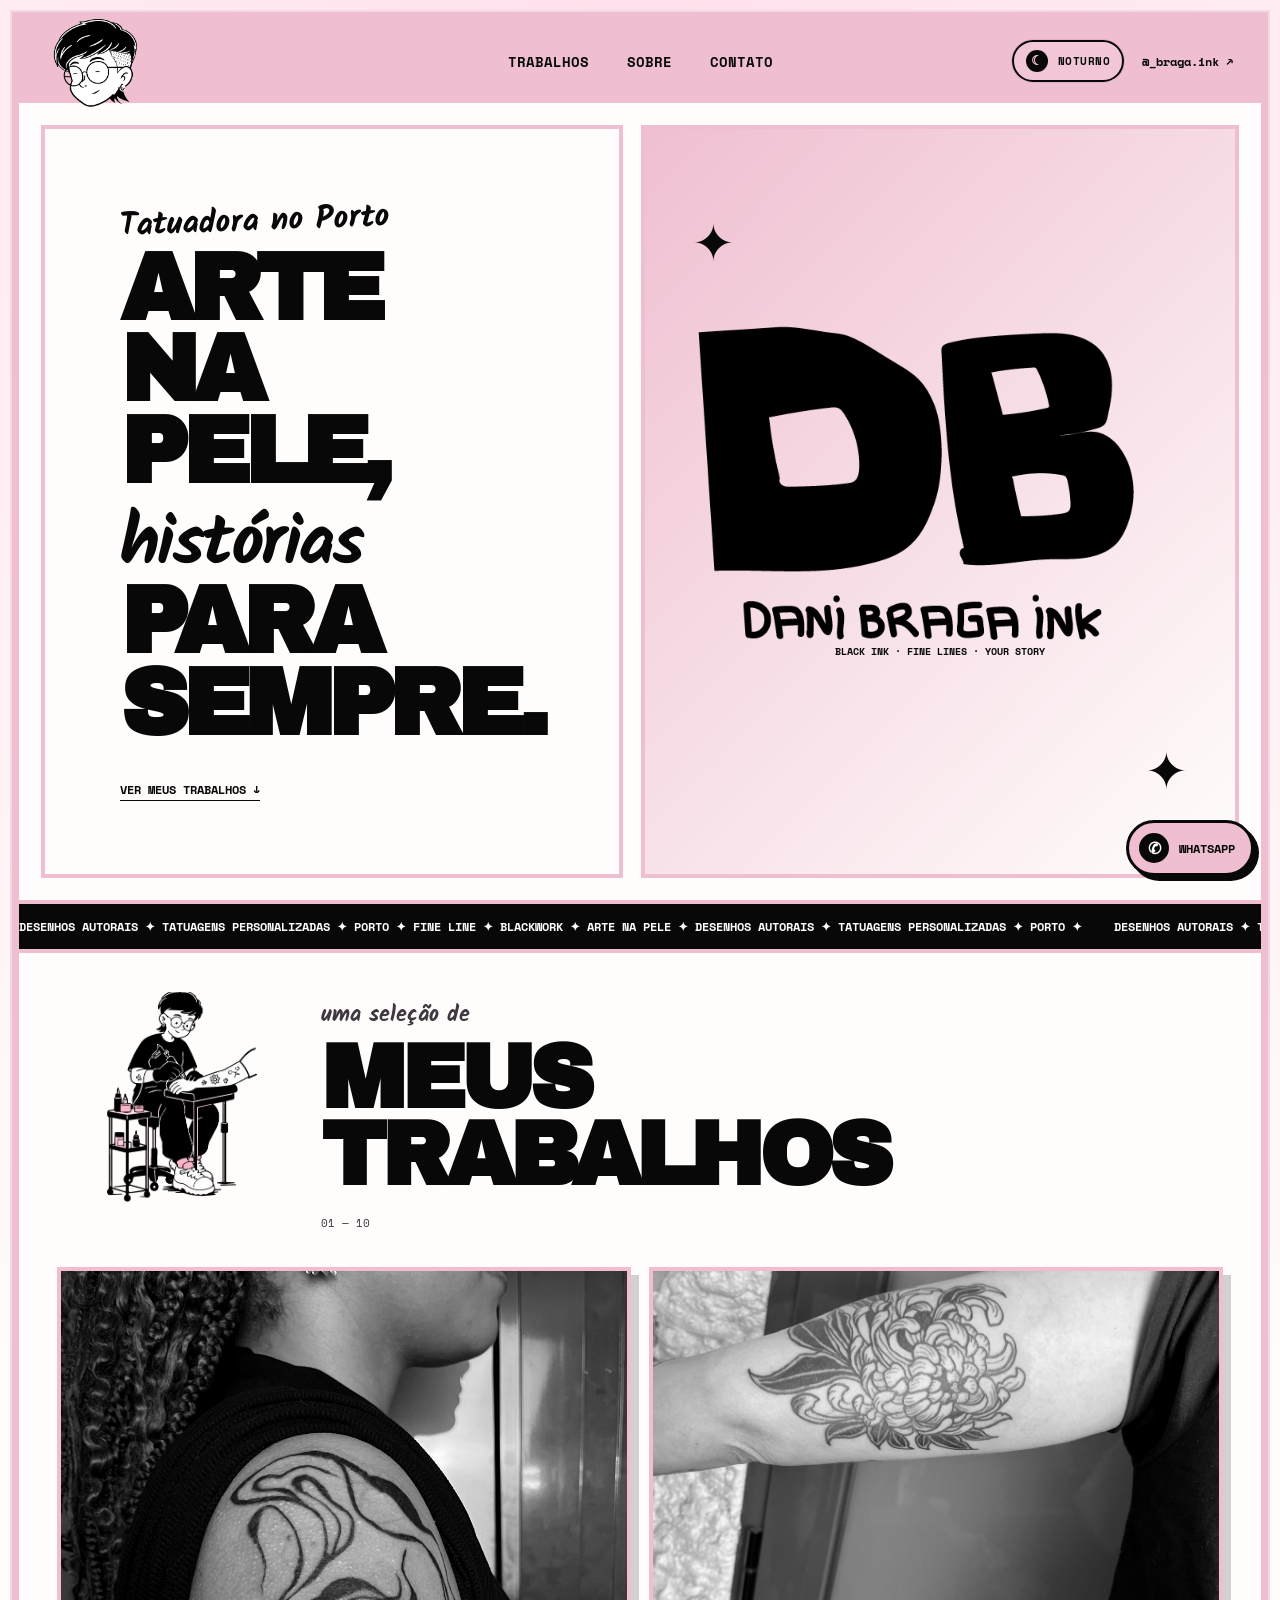
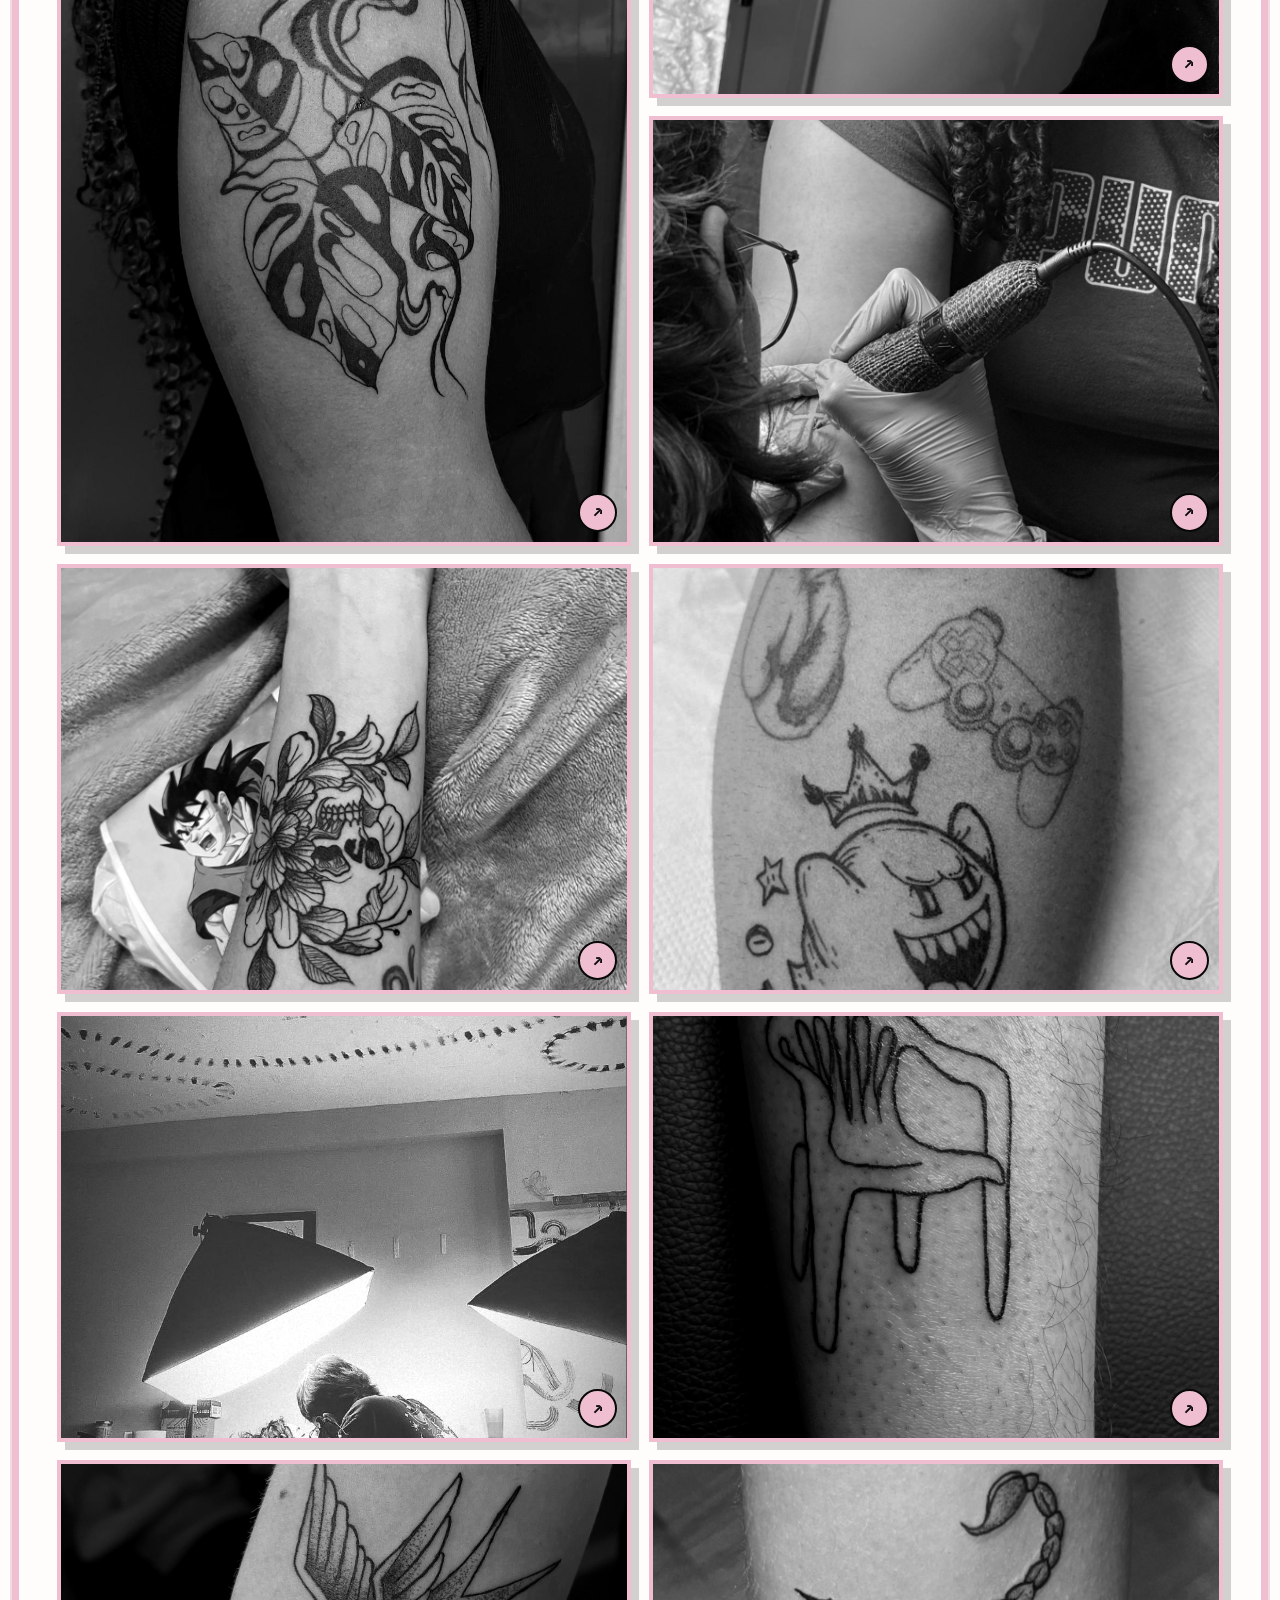
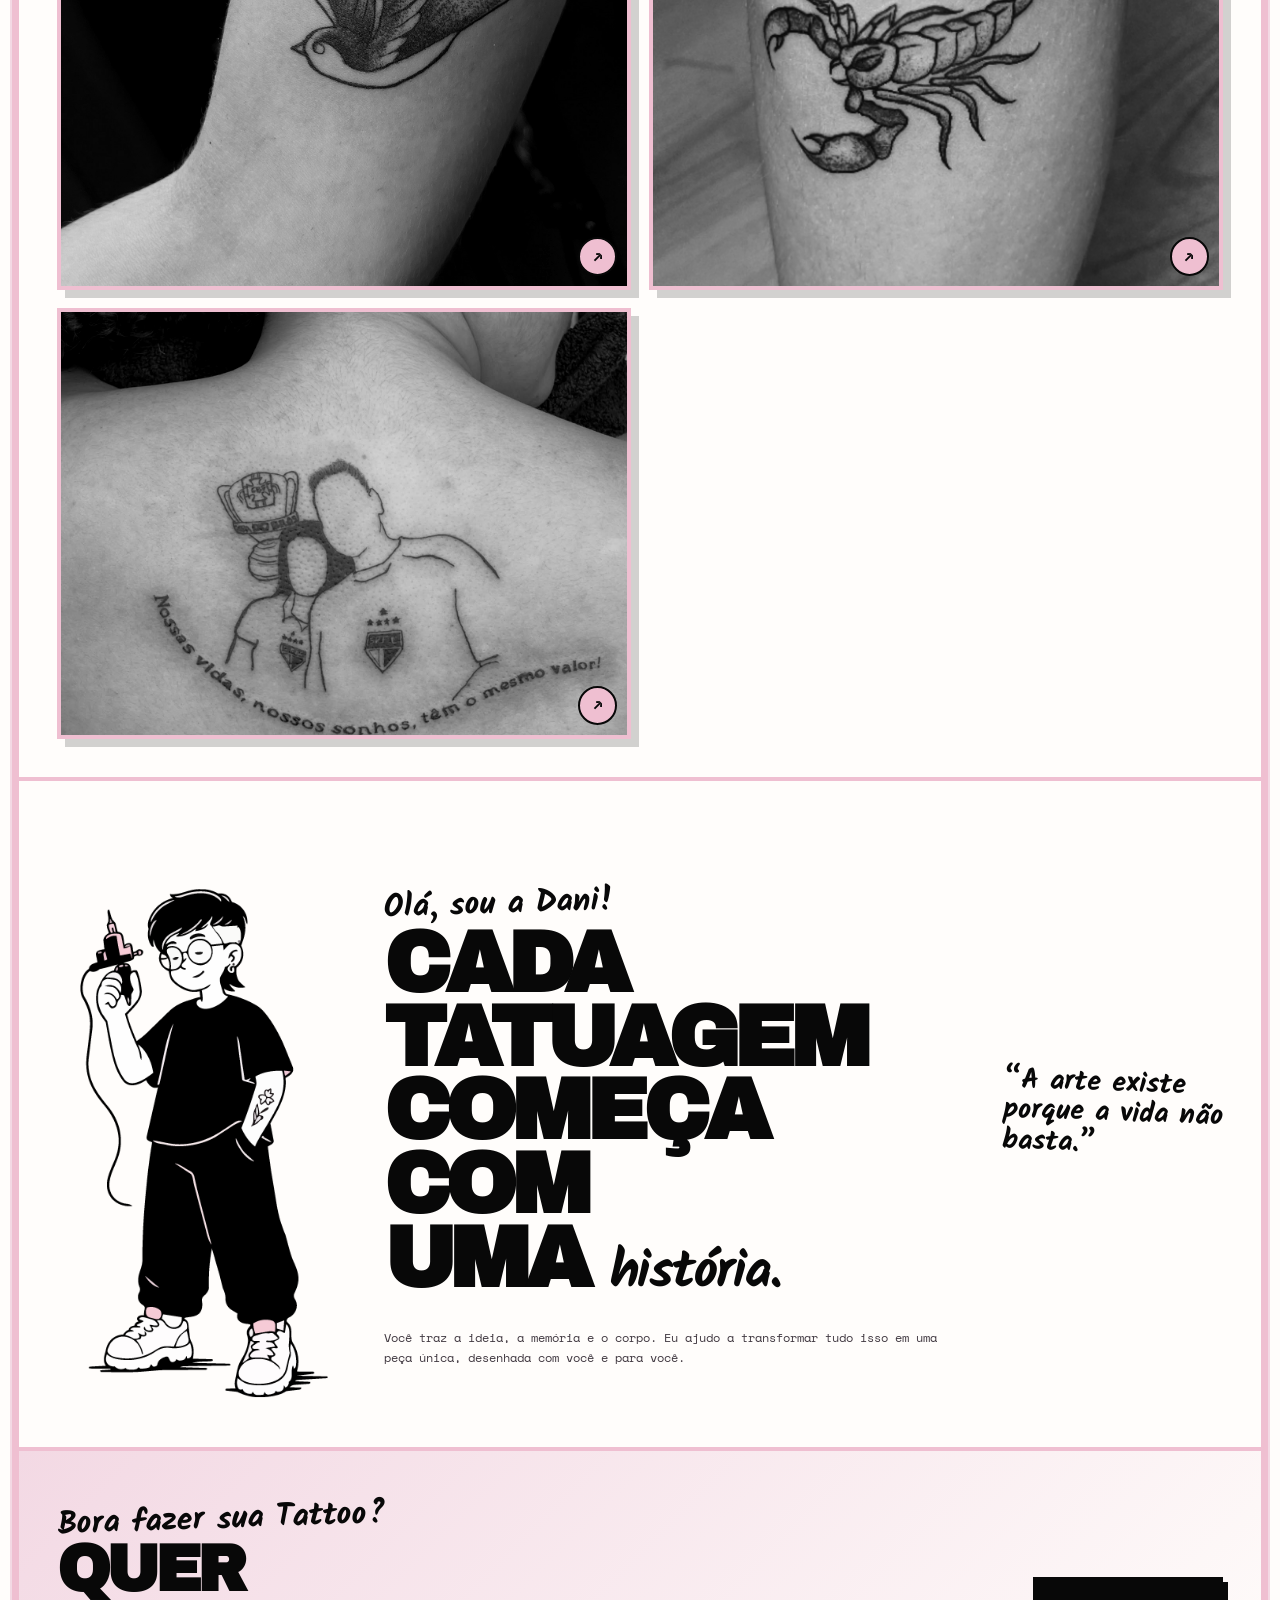
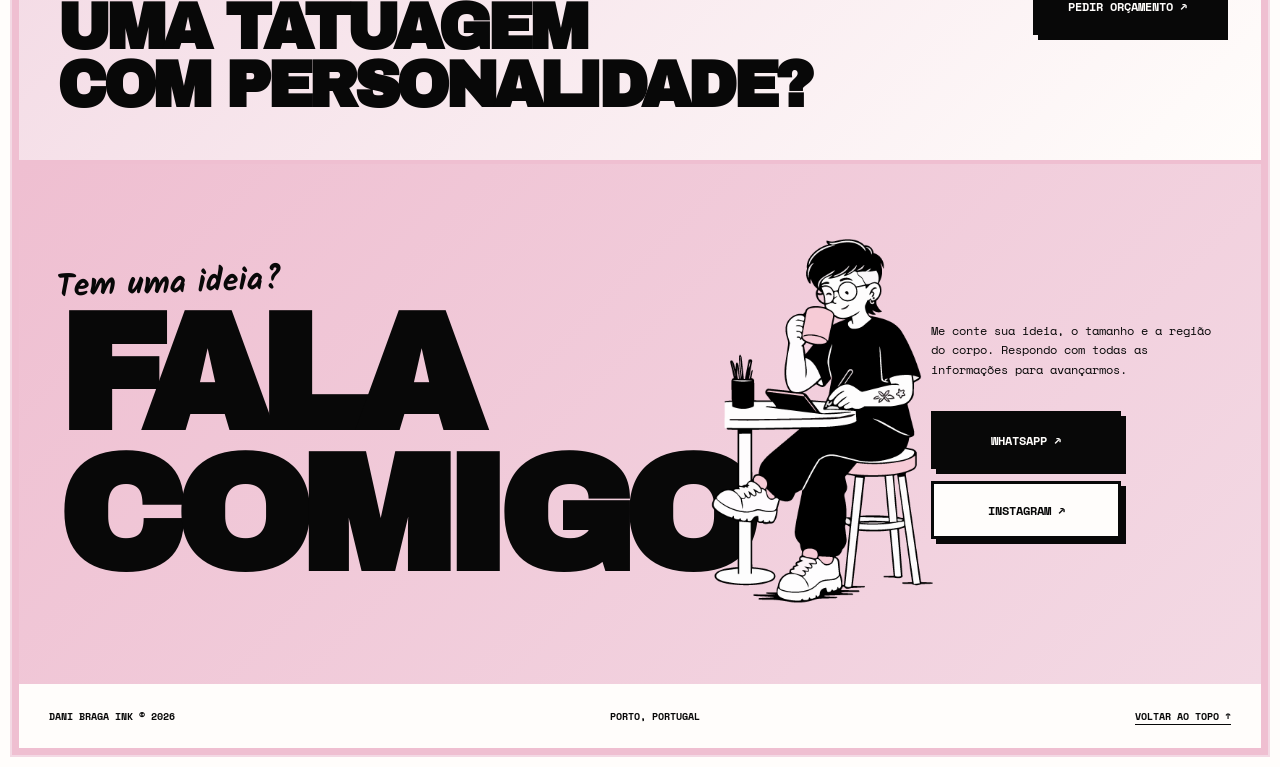
==== DaniBragaink-main/index.html @ e3de65bf "final version 0508" ====
<!doctype html>
<html lang="pt-BR">
  <head>
    <meta charset="UTF-8">
    <meta name="viewport" content="width=device-width, initial-scale=1">
    <meta name="description" content="Portefólio de Dani Braga, tatuadora no Porto. Tatuagens autorais e marcações por WhatsApp ou Instagram.">
    <meta name="theme-color" content="#efbfd1">
    <title>Dani Braga Ink — Tatuadora no Porto</title>
    <link rel="icon" href="public/favicon.ico">
    <link rel="preconnect" href="https://fonts.googleapis.com">
    <link rel="preconnect" href="https://fonts.gstatic.com" crossorigin>
    <link href="https://fonts.googleapis.com/css2?family=Archivo+Black&family=Kalam:wght@400;700&family=Space+Mono:wght@400;700&display=swap" rel="stylesheet">
    <link rel="stylesheet" href="styles.css">
    <script src="script.js" defer></script>
  </head>
  <body>
    <div class="page-shell">
      <header class="topbar">
        <a class="mini-logo" href="#inicio" aria-label="Dani Braga Ink, início"><img src="assets/dani-rosto.png" alt="Ilustração do rosto de Dani Braga"></a>
        <nav aria-label="Navegação principal">
          <a href="#trabalhos">Trabalhos</a>
          <a href="#sobre">Sobre</a>
          <a href="#contacto">Contato</a>
        </nav>
        <div class="topbar__actions">
          <button class="theme-toggle" type="button" aria-label="Alternar para modo noturno" aria-pressed="false">
            <span class="theme-toggle__icon" aria-hidden="true">☾</span>
            <span class="theme-toggle__label">Noturno</span>
          </button>
          <a class="topbar__social js-instagram" href="https://instagram.com/_braga.ink" target="_blank" rel="noopener noreferrer">@_braga.ink ↗</a>
        </div>
      </header>

      <main id="inicio">
        <section class="hero">
          <div class="hero__intro">
            <p class="scribble">Tatuadora no Porto</p>
            <h1>ARTE<br>NA PELE,<br><em>histórias</em><br>PARA SEMPRE.</h1>
            <a class="text-link" href="#trabalhos">Ver meus trabalhos ↓</a>
          </div>
          <div class="hero__brand" aria-label="Dani Braga Ink">
            <div class="spark spark--one">✦</div>
            <div class="spark spark--two">✦</div>
            <img class="hero__logo" src="assets/logo2.png" alt="Dani Braga Ink">
            <p>black ink · fine lines · your story</p>
          </div>
        </section>

        <section class="ticker" aria-label="Serviços">
          <div class="ticker__track">
            <span>DESENHOS AUTORAIS ✦ TATUAGENS PERSONALIZADAS ✦ PORTO ✦ FINE LINE ✦ BLACKWORK ✦ ARTE NA PELE ✦ DESENHOS AUTORAIS ✦ TATUAGENS PERSONALIZADAS ✦ PORTO ✦</span>
            <span aria-hidden="true">DESENHOS AUTORAIS ✦ TATUAGENS PERSONALIZADAS ✦ PORTO ✦ FINE LINE ✦ BLACKWORK ✦ ARTE NA PELE ✦ DESENHOS AUTORAIS ✦ TATUAGENS PERSONALIZADAS ✦ PORTO ✦</span>
          </div>
        </section>

        <section class="works" id="trabalhos">
          <div class="section-title">
            <p>uma seleção de</p>
            <h2>MEUS<br>TRABALHOS</h2>
            <img class="works__dani" src="assets/dani3.png" alt="Ilustração de Dani Braga a tatuar" loading="lazy">
            <span>01 — 10</span>
          </div>
          <div class="gallery">
            <a class="gallery__item gallery__item--tall js-instagram" href="https://instagram.com/_braga.ink" target="_blank" rel="noopener noreferrer"><img src="assets/tattoo-1.jpeg" alt="Tatuagem criada por Dani Braga"></a>
            <a class="gallery__item js-instagram" href="https://instagram.com/_braga.ink" target="_blank" rel="noopener noreferrer"><img src="assets/tattoo-2.jpeg" alt="Tatuagem criada por Dani Braga" loading="lazy"></a>
            <a class="gallery__item js-instagram" href="https://instagram.com/_braga.ink" target="_blank" rel="noopener noreferrer"><img src="assets/tattoo-3.jpeg" alt="Tatuagem criada por Dani Braga" loading="lazy"></a>
            <a class="gallery__item js-instagram" href="https://instagram.com/_braga.ink" target="_blank" rel="noopener noreferrer"><img src="assets/tattoo-4.jpeg" alt="Tatuagem criada por Dani Braga" loading="lazy"></a>
            <a class="gallery__item js-instagram" href="https://instagram.com/_braga.ink" target="_blank" rel="noopener noreferrer"><img src="assets/tattoo-5.jpeg" alt="Tatuagem criada por Dani Braga" loading="lazy"></a>
            <a class="gallery__item js-instagram" href="https://instagram.com/_braga.ink" target="_blank" rel="noopener noreferrer"><img src="assets/tattoo-6.jpeg" alt="Tatuagem criada por Dani Braga" loading="lazy"></a>
            <a class="gallery__item js-instagram" href="https://instagram.com/_braga.ink" target="_blank" rel="noopener noreferrer"><img src="assets/tattoo-7.jpg" alt="Tatuagem abstrata criada por Dani Braga" loading="lazy"></a>
            <a class="gallery__item js-instagram" href="https://instagram.com/_braga.ink" target="_blank" rel="noopener noreferrer"><img src="assets/tattoo-8.jpg" alt="Tatuagem de andorinha criada por Dani Braga" loading="lazy"></a>
            <a class="gallery__item js-instagram" href="https://instagram.com/_braga.ink" target="_blank" rel="noopener noreferrer"><img src="assets/tattoo-9.jpg" alt="Tatuagem de escorpião criada por Dani Braga" loading="lazy"></a>
            <a class="gallery__item js-instagram" href="https://instagram.com/_braga.ink" target="_blank" rel="noopener noreferrer"><img src="assets/tattoo-10.jpg" alt="Tatuagem nas costas criada por Dani Braga" loading="lazy"></a>
          </div>
        </section>

        <section class="about" id="sobre">
          <div class="about__figure"><img src="assets/dani1.png" alt="Ilustração de Dani Braga com uma máquina de tatuagem" loading="lazy"></div>
          <div class="about__copy">
            <p class="scribble">Olá, sou a Dani!</p>
            <h2>CADA<br>TATUAGEM<br>COMEÇA<br>COM<br>UMA <em>história.</em></h2>
            <p>Você traz a ideia, a memória e o corpo. Eu ajudo a transformar tudo isso em uma peça única, desenhada com você e para você.</p>
          </div>
          <blockquote>“A arte existe porque a vida não basta.”</blockquote>
        </section>

        <section class="cta-banner" aria-label="Chamada para contacto">
          <div>
            <p class="scribble">Bora fazer sua Tattoo?</p>
            <h2>QUER<br>UMA TATUAGEM<br>COM PERSONALIDADE?</h2>
          </div>
          <a class="button button--dark js-whatsapp" href="#" target="_blank" rel="noopener noreferrer">PEDIR ORÇAMENTO ↗</a>
        </section>

        <section class="contact" id="contacto">
          <div class="contact__headline">
            <p class="scribble">Tem uma ideia?</p>
            <h2>FALA<br>COMIGO</h2>
          </div>
          <div class="contact__figure"><img src="assets/dani2.png" alt="Ilustração de Dani Braga sentada à mesa" loading="lazy"></div>
          <div class="contact__details">
            <p>Me conte sua ideia, o tamanho e a região do corpo. Respondo com todas as informações para avançarmos.</p>
            <div class="actions">
              <a class="button button--dark js-whatsapp" href="#" target="_blank" rel="noopener noreferrer">WHATSAPP ↗</a>
              <a class="button button--light js-instagram" href="https://instagram.com/_braga.ink" target="_blank" rel="noopener noreferrer">INSTAGRAM ↗</a>
            </div>
          </div>
        </section>
      </main>

      <footer>
        <span>DANI BRAGA INK © <span id="year"></span></span>
        <span>PORTO, PORTUGAL</span>
        <a href="#inicio">VOLTAR AO TOPO ↑</a>
      </footer>
      <a class="whatsapp-float js-whatsapp" href="#" target="_blank" rel="noopener noreferrer" aria-label="Falar com Dani Braga pelo WhatsApp">
        <span class="whatsapp-float__icon" aria-hidden="true">✆</span>
        <span>WHATSAPP</span>
      </a>
    </div>

    <div class="gallery-modal" aria-hidden="true">
      <button class="gallery-modal__close" type="button" aria-label="Fechar imagem">✕</button>
      <div class="gallery-modal__content">
        <img src="" alt="" class="gallery-modal__image">
        <div class="gallery-modal__caption">
          <p class="gallery-modal__tag">Dani Braga Ink</p>
          <p class="gallery-modal__label">Arte personalizada</p>
        </div>
      </div>
    </div>
  </body>
</html>
---- DaniBragaink-main/styles.css ----
:root {
  --pink:#efbfd1;
  --paper:#fffdfb;
  --ink:#080808;
  --panel:#f9f0f4;
  --panel-strong:#f3d9e4;
  --line:4px;
  --shadow: rgba(8, 8, 8, 0.18);
  --muted:#403840;
}

body[data-theme="dark"] {
  --pink:#ff5ca8;
  --paper:#070709;
  --ink:#f5edf0;
  --panel:#171319;
  --panel-strong:#1d1219;
  --line:3px;
  --shadow: rgba(255, 92, 168, 0.25);
  --muted:#d8c7d2;
}

* { box-sizing:border-box; }
html { scroll-behavior:smooth; }
body {
  margin:0;
  background:
    radial-gradient(circle at top, rgba(255, 92, 168, 0.18), transparent 28%),
    linear-gradient(180deg, var(--paper) 0%, var(--paper) 100%);
  color:var(--ink);
  font-family:"Space Mono", monospace;
  -webkit-font-smoothing:antialiased;
  transition:background .25s ease,color .25s ease;
}
a { color:inherit; }
img { display:block; max-width:100%; }
:focus-visible { outline:4px solid var(--pink); outline-offset:4px; }
.page-shell {
  width:min(1400px, calc(100% - 24px));
  margin:12px auto;
  border:7px solid var(--pink);
  overflow:hidden;
  background:var(--paper);
  box-shadow:0 0 0 2px var(--panel-strong);
}
.topbar {
  position:relative;
  z-index:3;
  min-height:84px;
  display:grid;
  grid-template-columns:1fr auto 1fr;
  align-items:center;
  gap:24px;
  padding:6px 28px;
  background:var(--pink);
}
.mini-logo { position:relative; width:112px; height:72px; overflow:visible; text-decoration:none; }
.mini-logo img { position:absolute; top:-74px; left:-28px; width:165px; max-width:none; height:auto; }
.topbar__actions { display:flex; align-items:center; justify-self:end; gap:18px; }
.topbar__social,nav a { font-size:.88rem; font-weight:700; text-decoration:none; }
nav { display:flex; gap:38px; }
nav a { text-transform:uppercase; }
nav a:hover,.topbar__social:hover { text-decoration:underline; text-decoration-thickness:3px; text-underline-offset:5px; }
.topbar__social { justify-self:end; font-size:.78rem; }
.theme-toggle {
  display:inline-flex;
  align-items:center;
  gap:10px;
  padding:8px 12px;
  border:2px solid var(--ink);
  border-radius:999px;
  background:rgba(255,255,255,0.12);
  color:var(--ink);
  cursor:pointer;
  font:700 .7rem/1 "Space Mono", monospace;
  text-transform:uppercase;
  letter-spacing:.04em;
  box-shadow:0 0 0 1px rgba(8,8,8,0.08);
}
.theme-toggle__icon {
  display:grid;
  place-items:center;
  width:22px;
  height:22px;
  border-radius:50%;
  background:var(--ink);
  color:var(--pink);
  font-size:.8rem;
}
.theme-toggle__label { white-space:nowrap; }
.hero { min-height:650px; display:grid; grid-template-columns:.9fr 1.1fr; gap:18px; padding:22px; border-bottom:var(--line) solid var(--pink); }
.hero__intro,.hero__brand { position:relative; border:var(--line) solid var(--pink); }
.hero__intro { display:flex; flex-direction:column; justify-content:center; padding:clamp(28px,6vw,75px); background:var(--paper); }
.scribble { margin:0 0 12px; font:700 clamp(1.3rem,3vw,2rem)/1 "Kalam", cursive; transform:rotate(-2deg); }
h1,h2 { margin:0; font-family:"Archivo Black", sans-serif; line-height:.86; letter-spacing:-.065em; }
h1 { font-size:clamp(3.15rem,7.4vw,7.4rem); }
h1 em,h2 em { font:700 .75em/1 "Kalam", cursive; letter-spacing:-.04em; text-transform:none; }
.text-link { width:max-content; margin-top:36px; font-size:.78rem; font-weight:700; text-transform:uppercase; text-underline-offset:6px; }
.hero__brand { display:grid; place-content:center; min-height:520px; padding:50px 20px; overflow:hidden; background:linear-gradient(135deg, var(--pink) 0%, rgba(255,255,255,0.15) 100%); text-align:center; }
.hero__logo { width:min(92%, 760px); height:auto; object-fit:contain; transform:scale(2.15); }
.hero__brand p { margin:14px 0 0; font-size:.65rem; font-weight:700; text-transform:uppercase; }
.spark { position:absolute; font-size:clamp(2rem,4vw,4rem); }
.spark--one{top:10%;left:8%;}.spark--two{right:8%;bottom:9%;}
.ticker { overflow:hidden; padding:14px 0; border-bottom:var(--line) solid var(--pink); background:var(--ink); color:var(--paper); font-size:.74rem; font-weight:700; white-space:nowrap; }
.ticker__track { width:max-content; display:flex; animation:ticker 28s linear infinite; }
.ticker__track span { flex:none; padding-right:2rem; }
@keyframes ticker { to { transform:translateX(-50%); } }
.process {
  padding:clamp(28px,4vw,52px) clamp(18px,3vw,42px);
  border-bottom:var(--line) solid var(--pink);
  background:var(--panel);
}
.section-header {
  display:flex;
  align-items:flex-end;
  justify-content:space-between;
  gap:20px;
  margin-bottom:28px;
}
.section-header h2 {
  font-size:clamp(2.6rem,5vw,5rem);
  line-height:0.9;
}
.process__grid {
  display:grid;
  grid-template-columns:repeat(4, minmax(0, 1fr));
  gap:18px;
}
.process__step {
  padding:24px 20px 20px;
  border:var(--line) solid var(--pink);
  background:var(--paper);
  box-shadow:8px 8px 0 var(--shadow);
}
.process__step span {
  display:block;
  margin-bottom:14px;
  font-size:.72rem;
  font-weight:700;
  color:var(--pink);
}
.process__step h3 {
  margin:0 0 10px;
  font-size:1.05rem;
  line-height:1.2;
  text-transform:uppercase;
}
.process__step p {
  margin:0;
  line-height:1.75;
  color:var(--muted);
  font-size:.7rem;
}
.works { display:grid; grid-template-columns:1fr; align-items:start; gap:24px; padding:clamp(18px,3vw,42px); border-bottom:var(--line) solid var(--pink); }
.section-title { position:static; min-height:235px; display:grid; grid-template-columns:240px minmax(0,1fr); grid-template-rows:auto auto auto; grid-template-areas:"dani eyebrow" "dani title" "dani count"; align-items:center; column-gap:24px; overflow:hidden; }
.section-title p { grid-area:eyebrow; align-self:end; margin:0 0 8px; font:700 1.4rem/1 "Kalam",cursive; color:var(--muted); }
.section-title h2{grid-area:title; align-self:center; font-size:clamp(3.6rem,7vw,7rem);}
.section-title span{grid-area:count; align-self:start; display:block; margin-top:14px; font-size:.7rem; color:var(--muted);}
.works__dani { grid-area:dani; align-self:center; width:240px; max-width:none; height:auto; margin:-48px 0 -50px; }
.gallery { display:grid; grid-template-columns:repeat(2,1fr); gap:18px; }
.gallery__item { position:relative; aspect-ratio:4/3; overflow:hidden; border:var(--line) solid var(--pink); background:var(--pink); box-shadow:8px 8px 0 var(--shadow); cursor:pointer; }
.gallery__item--tall { grid-row:span 2; aspect-ratio:auto; }
.gallery img { width:100%; height:100%; object-fit:cover; filter:grayscale(1) contrast(1.05); transition:transform .45s ease,filter .3s ease; }
.gallery__item:hover img { transform:scale(1.035); filter:grayscale(0) contrast(1.1); }
.gallery__item::after { position:absolute; right:10px; bottom:10px; content:"↗"; display:grid; place-items:center; width:35px; height:35px; border:2px solid var(--ink); border-radius:50%; background:var(--pink); font-weight:700; }
.about { display:grid; grid-template-columns:minmax(220px,.72fr) minmax(430px,1.45fr) minmax(170px,.55fr); align-items:center; gap:clamp(22px,3vw,58px); min-height:650px; padding:clamp(26px,4.5vw,72px) clamp(22px,3vw,52px) 0; border-bottom:var(--line) solid var(--pink); }
.about__figure { height:100%; display:flex; align-items:flex-end; justify-content:center; overflow:hidden; }
.about__figure img { width:min(145%,500px); max-width:none; max-height:620px; object-fit:contain; object-position:bottom; }
.about h2 { font-size:clamp(3.5rem,6.7vw,7rem); }
.about h2 em { font-size:.62em; white-space:nowrap; }
.about__copy { padding-bottom:36px; }
.about__copy>p:last-child{max-width:620px;margin:28px 0 0;line-height:1.65;font-size:.76rem;color:var(--muted);}
blockquote { margin:0 0 56px; font:700 clamp(1.4rem,2.2vw,2.25rem)/1.08 "Kalam",cursive; transform:rotate(2deg); }
.cta-banner {
  display:flex;
  align-items:center;
  justify-content:space-between;
  gap:20px;
  padding:clamp(26px,4vw,46px) clamp(20px,3vw,42px);
  border-bottom:var(--line) solid var(--pink);
  background:linear-gradient(135deg, var(--panel-strong) 0%, var(--paper) 100%);
}
.cta-banner h2 {
  font-size:clamp(2.8rem,5vw,5rem);
  line-height:0.9;
}
.contact { min-height:520px; display:grid; grid-template-columns:57% 18% 25%; align-items:center; gap:0; padding:clamp(24px,3vw,42px); overflow:hidden; background:linear-gradient(135deg, var(--pink) 0%, var(--panel-strong) 100%); }
.contact h2{font-size:clamp(5rem,12.8vw,11rem);}
.contact__headline { position:relative; z-index:1; }
.contact__figure { position:relative; z-index:2; height:400px; overflow:visible; align-self:center; }
.contact__figure img { position:absolute; top:-66px; left:50%; width:auto; max-width:none; height:555px; transform:translateX(-50%); }
.contact__details { position:relative; z-index:3; justify-self:start; align-self:center; }
.contact__details>p{max-width:300px;line-height:1.7;font-size:.72rem;color:var(--ink);}
.contact .actions { flex-direction:column; align-items:flex-start; }
.contact .button { width:190px; min-width:190px; }
.actions { display:flex; flex-wrap:wrap; gap:12px; margin-top:32px; }
.button{display:inline-flex;justify-content:center;min-width:190px;padding:17px 22px;border:3px solid var(--ink);font-size:.76rem;font-weight:700;text-decoration:none;box-shadow:5px 5px 0 var(--ink);transition:transform .18s,box-shadow .18s}
.button:hover{transform:translate(5px,5px);box-shadow:none}.button--dark{background:var(--ink);color:var(--paper)}.button--light{background:var(--paper)}
.gallery-modal {
  position:fixed;
  inset:0;
  display:flex;
  align-items:center;
  justify-content:center;
  background:rgba(8,8,8,0.86);
  opacity:0;
  visibility:hidden;
  pointer-events:none;
  transition:opacity .2s ease, visibility .2s ease;
  z-index:40;
}
.gallery-modal.is-open {
  opacity:1;
  visibility:visible;
  pointer-events:auto;
}
.gallery-modal__content {
  position:relative;
  width:min(86vw, 900px);
  max-height:84vh;
  display:flex;
  flex-direction:column;
  align-items:center;
  gap:12px;
}
.gallery-modal__image {
  max-height:72vh;
  width:auto;
  max-width:100%;
  object-fit:contain;
  border:4px solid var(--pink);
  background:var(--paper);
}
.gallery-modal__caption {
  display:flex;
  align-items:center;
  justify-content:space-between;
  gap:12px;
  width:min(100%, 700px);
  padding:10px 16px;
  background:rgba(255,255,255,0.04);
  border:1px solid rgba(255,255,255,0.18);
  color:var(--paper);
}
.gallery-modal__tag, .gallery-modal__label { margin:0; font-size:.7rem; text-transform:uppercase; letter-spacing:.08em; }
.gallery-modal__close {
  position:absolute;
  top:20px;
  right:20px;
  width:42px;
  height:42px;
  border:2px solid var(--pink);
  border-radius:50%;
  background:rgba(0,0,0,0.4);
  color:var(--paper);
  font-size:1.2rem;
  cursor:pointer;
}
footer { display:flex; justify-content:space-between; align-items:center; gap:20px; padding:24px 30px; font-size:.65rem; font-weight:700; background:var(--paper); }footer a{text-underline-offset:4px}
.whatsapp-float { position:fixed; z-index:20; right:26px; bottom:24px; display:flex; align-items:center; gap:10px; padding:10px 16px 10px 10px; border:3px solid var(--ink); border-radius:999px; background:var(--pink); color:var(--ink); box-shadow:5px 5px 0 var(--ink); font-size:.72rem; font-weight:700; text-decoration:none; transition:transform .18s,box-shadow .18s; }
.whatsapp-float:hover { transform:translate(5px,5px); box-shadow:none; }
.whatsapp-float__icon { width:30px; height:30px; display:grid; place-items:center; border-radius:50%; background:var(--ink); color:var(--paper); font-size:1rem; }
@media (min-width:821px) and (max-width:1050px){.contact{grid-template-columns:56% 19% 25%;padding:28px}.contact h2{font-size:7rem}.contact__figure{height:340px}.contact__figure img{top:-52px;height:465px}.contact__details>p{font-size:.68rem}}
@media (max-width:820px){.page-shell{width:calc(100% - 12px);margin:6px auto;border-width:5px}.topbar{grid-template-columns:1fr auto;padding:12px 16px}.topbar nav{display:none}.topbar__actions{gap:10px}.theme-toggle__label{display:none}.hero{grid-template-columns:1fr;padding:10px;min-height:auto}.hero__intro{min-height:560px;padding:35px 24px}.hero__brand{min-height:420px}.process__grid{grid-template-columns:1fr 1fr}.section-header{flex-direction:column;align-items:flex-start}.works{grid-template-columns:1fr;padding:38px 16px}.section-title{position:static}.section-title h2 br{display:none}.about{grid-template-columns:1fr;padding:42px 22px 0;text-align:center}.about__figure{order:2;height:440px}.about__figure img{height:108%;width:auto;max-width:none}.about__copy{order:1;padding:0}.about__copy>p:last-child{margin-inline:auto}.about blockquote{order:3;max-width:280px;margin:24px auto 48px}.cta-banner{flex-direction:column;align-items:flex-start}.contact{grid-template-columns:1fr;padding:52px 24px 0;text-align:center}.contact h2{font-size:clamp(4rem,18vw,7rem)}.contact__figure{height:380px;order:2;transform:none;display:flex;align-items:flex-end;justify-content:center}.contact__figure img{position:static;width:auto;height:100%;max-width:100%;object-fit:contain;transform:none}.contact__details{order:3;justify-self:stretch;padding:24px 0 52px}.contact__details>p{margin-inline:auto}.contact .actions{align-items:stretch}.contact .button{width:100%;min-width:0}.actions{flex-direction:column}.button{width:100%}footer{flex-direction:column;align-items:center;text-align:center}}
@media (max-width:820px){.section-title{min-height:190px;grid-template-columns:clamp(105px,24vw,160px) minmax(0,1fr);column-gap:10px}.section-title h2{font-size:clamp(2rem,8vw,3.6rem)}.section-title h2 br{display:block}.section-title p{font-size:1rem}.works__dani{width:180px;margin:-38px 0 -42px -20px}}
@media (max-width:520px){.mini-logo{width:76px;height:66px}.mini-logo img{top:-61px;left:-27px;width:145px}.topbar__social{font-size:0}.topbar__social::after{content:"Instagram ↗";font-size:.65rem}.hero__intro{min-height:480px}.process__grid{grid-template-columns:1fr}.gallery{grid-template-columns:1fr}.gallery__item--tall{grid-row:auto;aspect-ratio:1}.hero__logo{width:100%;transform:scale(2.2)}.contact h2{font-size:4.2rem}.about h2{font-size:2.55rem}.whatsapp-float{right:14px;bottom:14px;padding:8px}.whatsapp-float>span:last-child{display:none}}
@media (prefers-reduced-motion:reduce){html{scroll-behavior:auto}.ticker div{animation:none}*{transition:none!important}}
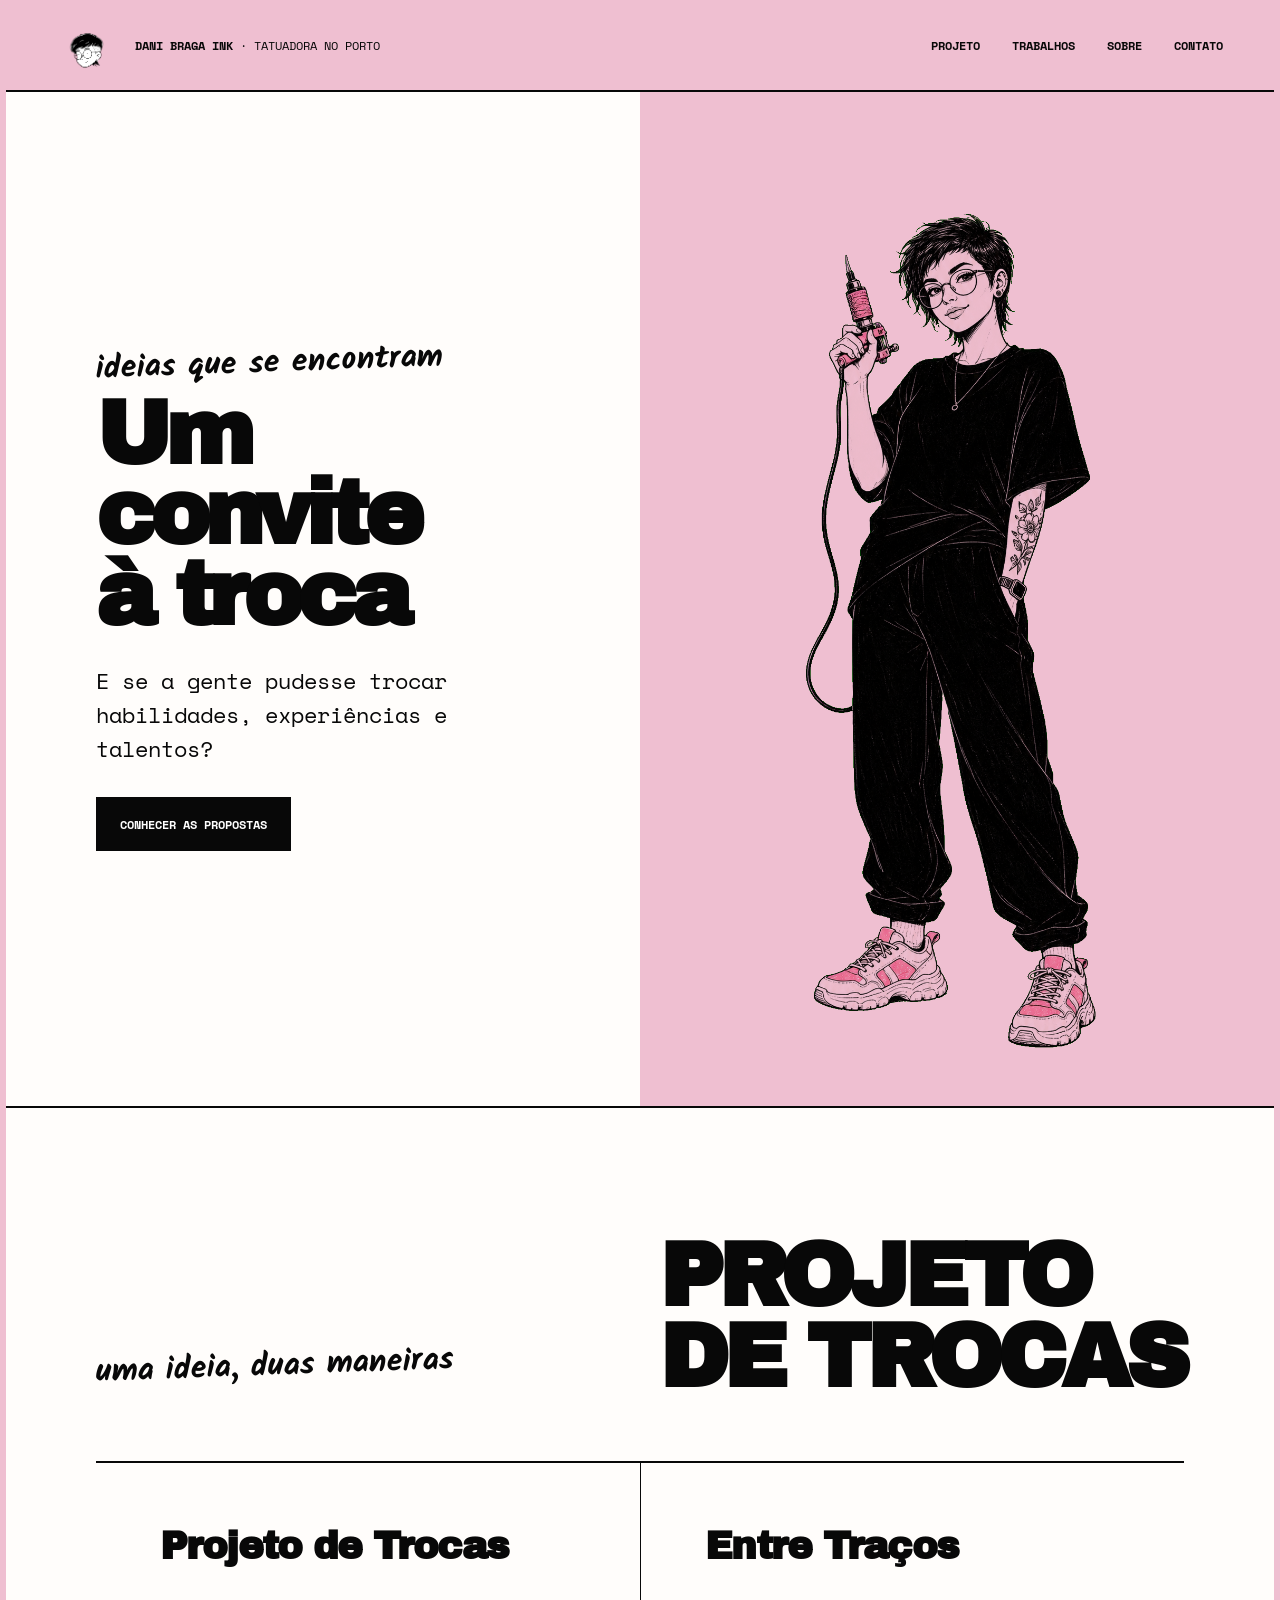
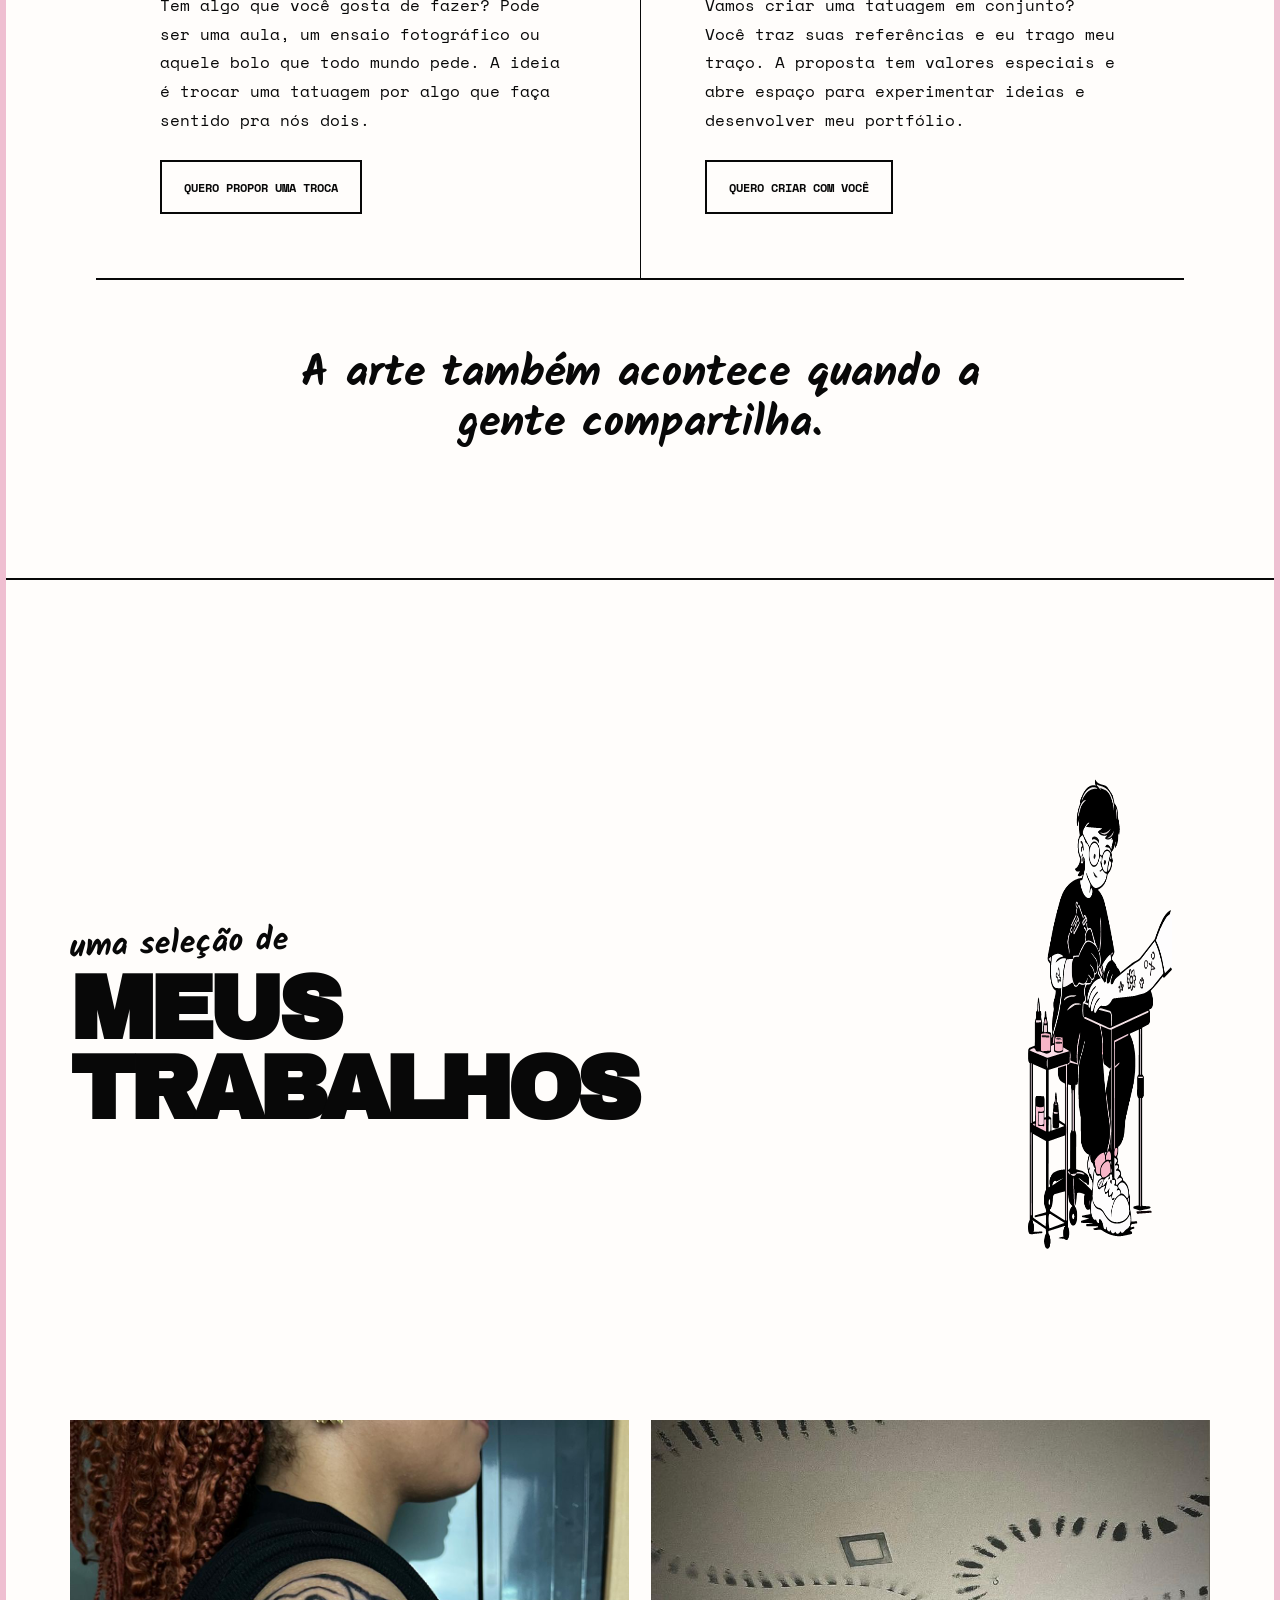
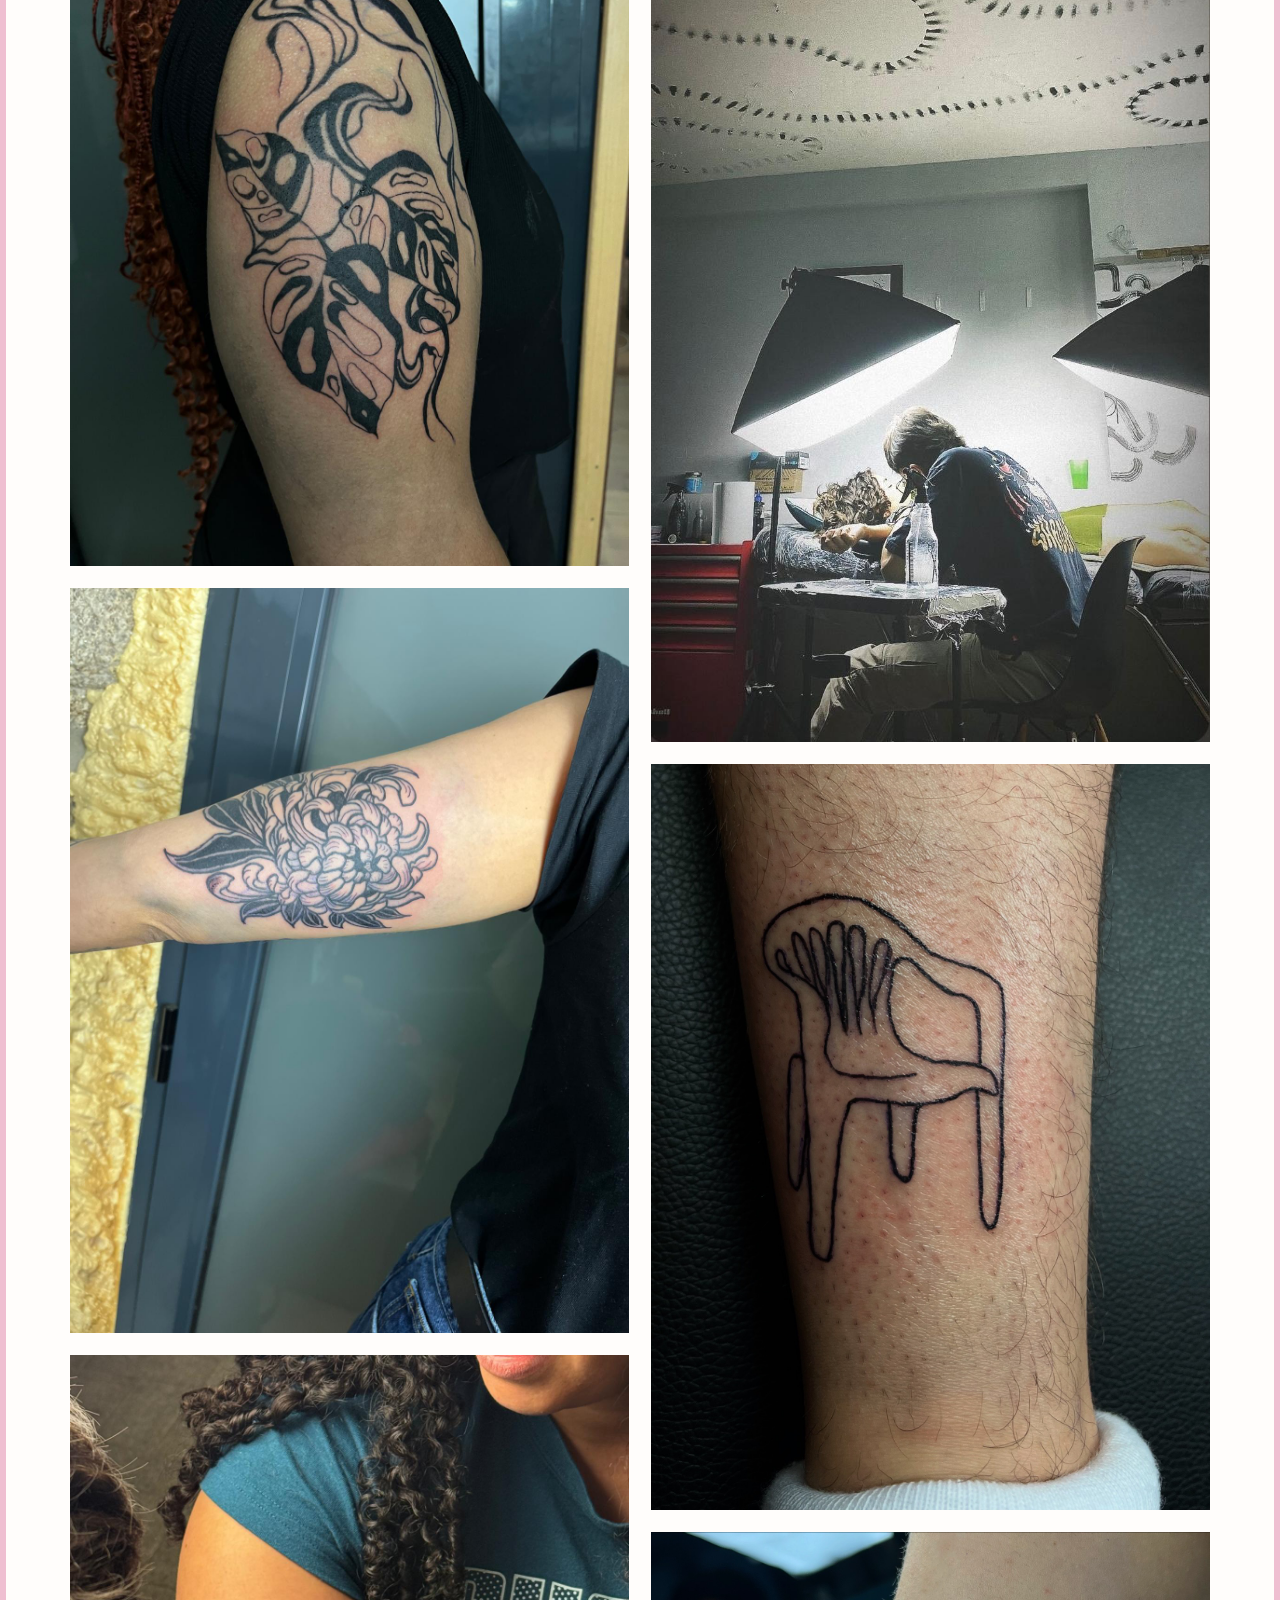
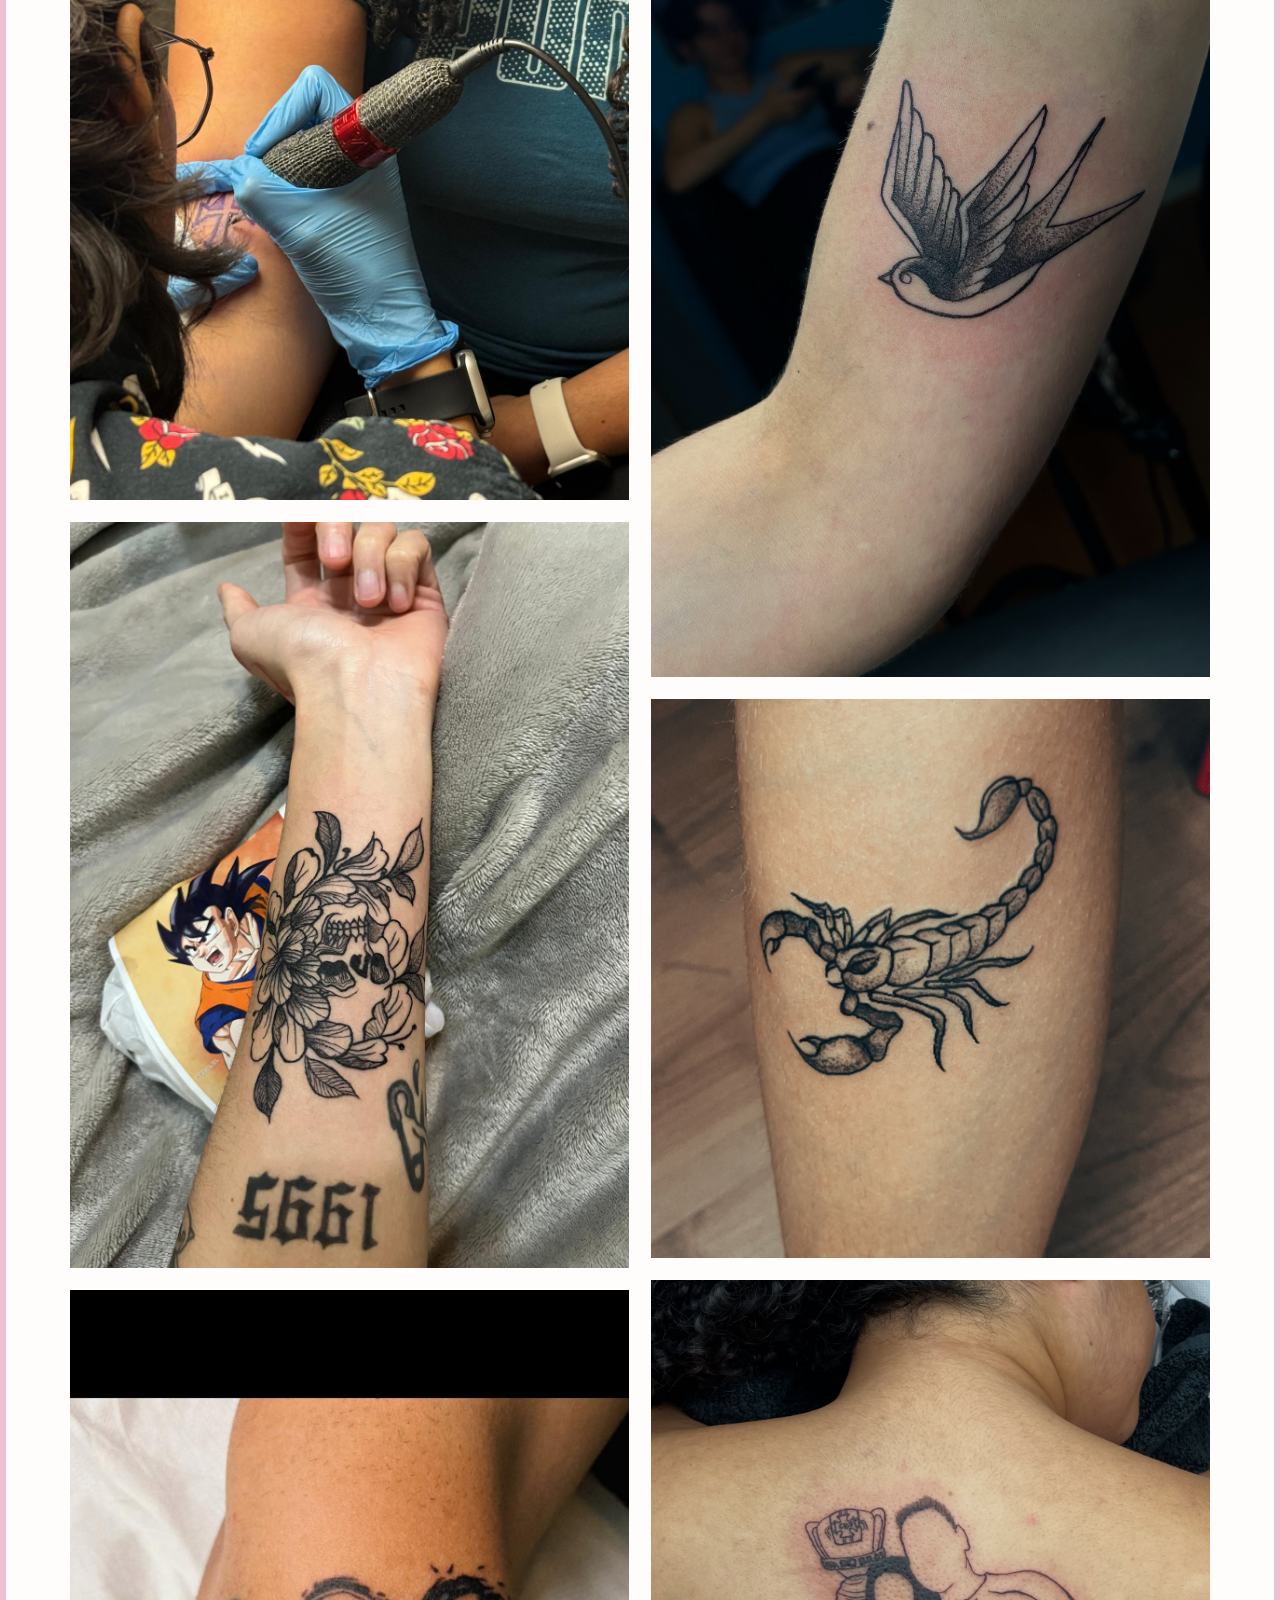
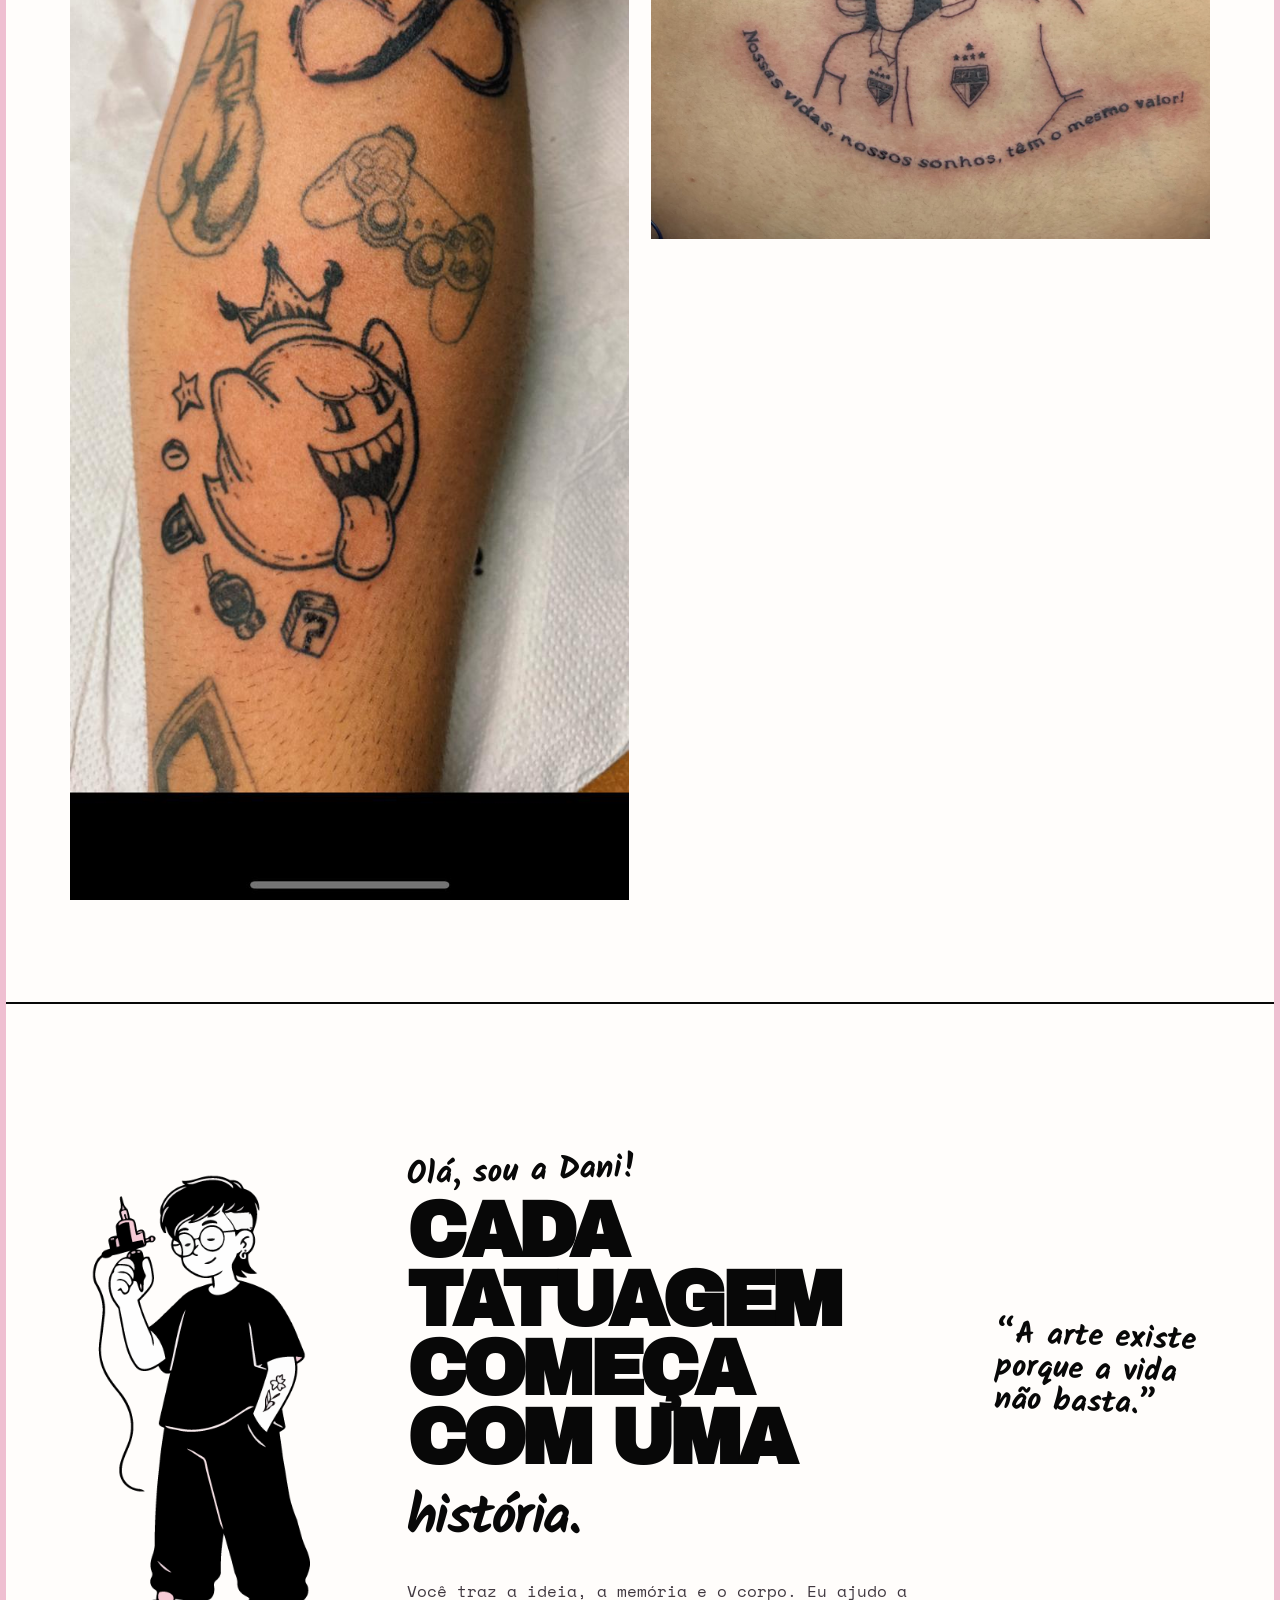
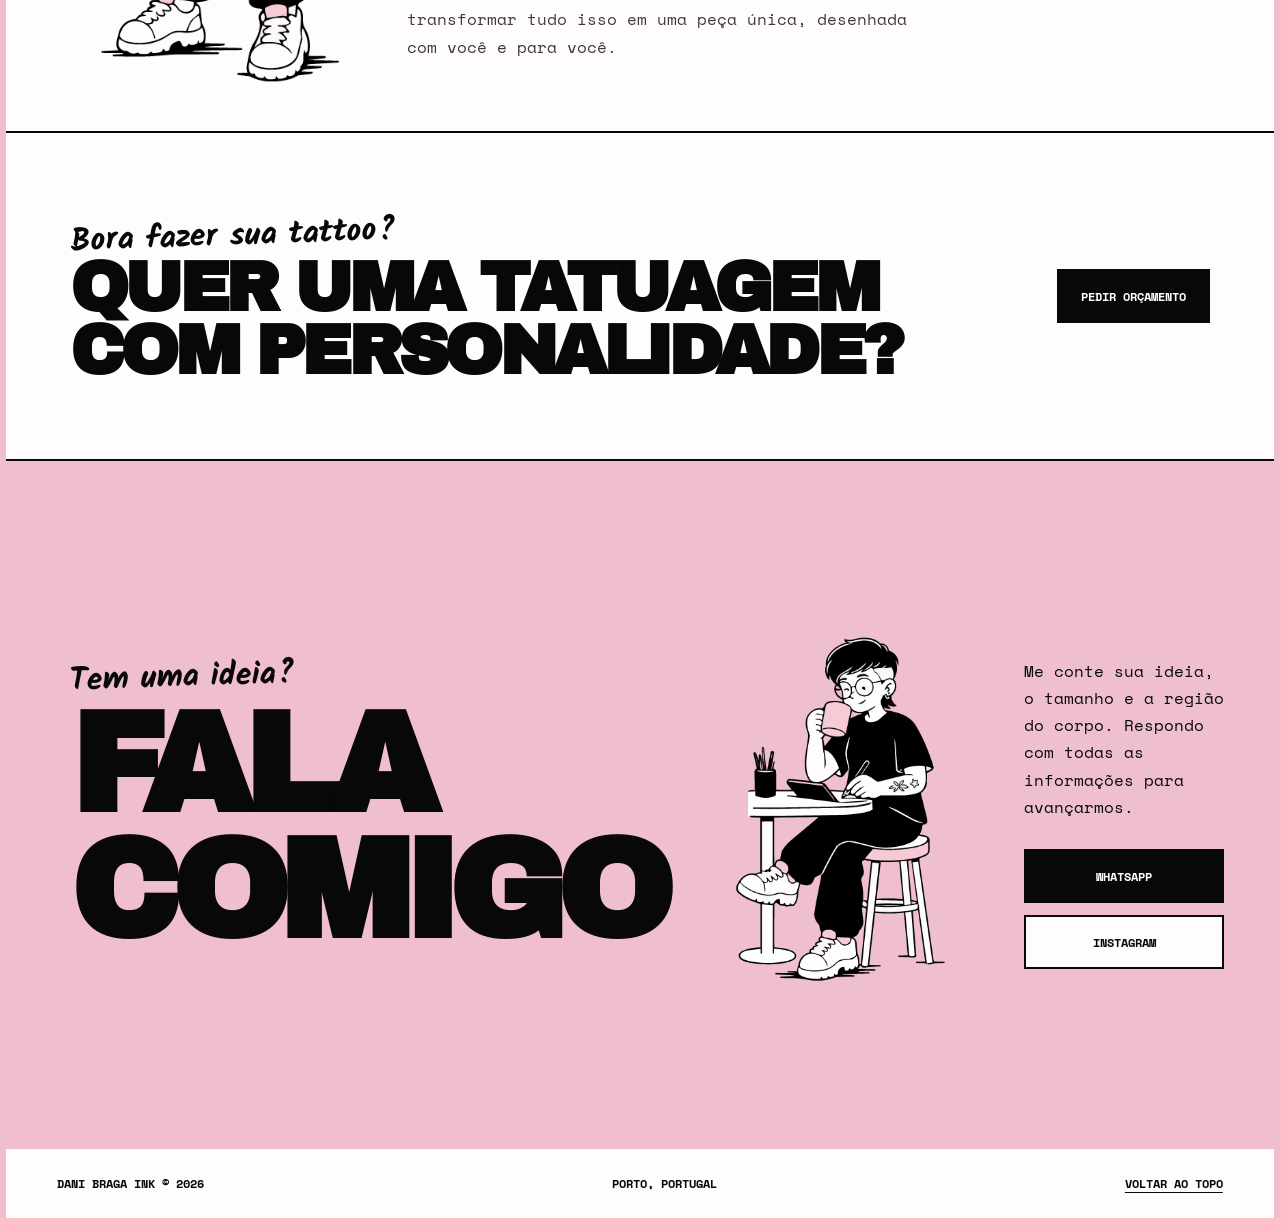
==== commit bcf98038: "atualizacao 18/11" ====
--- a/DaniBragaink-main/index.html
+++ b/DaniBragaink-main/index.html
@@ -1,133 +1,58 @@
 <!doctype html>
-<html lang="pt-BR">
-  <head>
-    <meta charset="UTF-8">
-    <meta name="viewport" content="width=device-width, initial-scale=1">
-    <meta name="description" content="Portefólio de Dani Braga, tatuadora no Porto. Tatuagens autorais e marcações por WhatsApp ou Instagram.">
-    <meta name="theme-color" content="#efbfd1">
-    <title>Dani Braga Ink — Tatuadora no Porto</title>
-    <link rel="icon" href="public/favicon.ico">
-    <link rel="preconnect" href="https://fonts.googleapis.com">
-    <link rel="preconnect" href="https://fonts.gstatic.com" crossorigin>
-    <link href="https://fonts.googleapis.com/css2?family=Archivo+Black&family=Kalam:wght@400;700&family=Space+Mono:wght@400;700&display=swap" rel="stylesheet">
-    <link rel="stylesheet" href="styles.css">
-    <script src="script.js" defer></script>
-  </head>
-  <body>
-    <div class="page-shell">
-      <header class="topbar">
-        <a class="mini-logo" href="#inicio" aria-label="Dani Braga Ink, início"><img src="assets/dani-rosto.png" alt="Ilustração do rosto de Dani Braga"></a>
-        <nav aria-label="Navegação principal">
-          <a href="#trabalhos">Trabalhos</a>
-          <a href="#sobre">Sobre</a>
-          <a href="#contacto">Contato</a>
-        </nav>
-        <div class="topbar__actions">
-          <button class="theme-toggle" type="button" aria-label="Alternar para modo noturno" aria-pressed="false">
-            <span class="theme-toggle__icon" aria-hidden="true">☾</span>
-            <span class="theme-toggle__label">Noturno</span>
-          </button>
-          <a class="topbar__social js-instagram" href="https://instagram.com/_braga.ink" target="_blank" rel="noopener noreferrer">@_braga.ink ↗</a>
-        </div>
-      </header>
-
-      <main id="inicio">
-        <section class="hero">
-          <div class="hero__intro">
-            <p class="scribble">Tatuadora no Porto</p>
-            <h1>ARTE<br>NA PELE,<br><em>histórias</em><br>PARA SEMPRE.</h1>
-            <a class="text-link" href="#trabalhos">Ver meus trabalhos ↓</a>
-          </div>
-          <div class="hero__brand" aria-label="Dani Braga Ink">
-            <div class="spark spark--one">✦</div>
-            <div class="spark spark--two">✦</div>
-            <img class="hero__logo" src="assets/logo2.png" alt="Dani Braga Ink">
-            <p>black ink · fine lines · your story</p>
-          </div>
-        </section>
-
-        <section class="ticker" aria-label="Serviços">
-          <div class="ticker__track">
-            <span>DESENHOS AUTORAIS ✦ TATUAGENS PERSONALIZADAS ✦ PORTO ✦ FINE LINE ✦ BLACKWORK ✦ ARTE NA PELE ✦ DESENHOS AUTORAIS ✦ TATUAGENS PERSONALIZADAS ✦ PORTO ✦</span>
-            <span aria-hidden="true">DESENHOS AUTORAIS ✦ TATUAGENS PERSONALIZADAS ✦ PORTO ✦ FINE LINE ✦ BLACKWORK ✦ ARTE NA PELE ✦ DESENHOS AUTORAIS ✦ TATUAGENS PERSONALIZADAS ✦ PORTO ✦</span>
-          </div>
-        </section>
-
-        <section class="works" id="trabalhos">
-          <div class="section-title">
-            <p>uma seleção de</p>
-            <h2>MEUS<br>TRABALHOS</h2>
-            <img class="works__dani" src="assets/dani3.png" alt="Ilustração de Dani Braga a tatuar" loading="lazy">
-            <span>01 — 10</span>
-          </div>
-          <div class="gallery">
-            <a class="gallery__item gallery__item--tall js-instagram" href="https://instagram.com/_braga.ink" target="_blank" rel="noopener noreferrer"><img src="assets/tattoo-1.jpeg" alt="Tatuagem criada por Dani Braga"></a>
-            <a class="gallery__item js-instagram" href="https://instagram.com/_braga.ink" target="_blank" rel="noopener noreferrer"><img src="assets/tattoo-2.jpeg" alt="Tatuagem criada por Dani Braga" loading="lazy"></a>
-            <a class="gallery__item js-instagram" href="https://instagram.com/_braga.ink" target="_blank" rel="noopener noreferrer"><img src="assets/tattoo-3.jpeg" alt="Tatuagem criada por Dani Braga" loading="lazy"></a>
-            <a class="gallery__item js-instagram" href="https://instagram.com/_braga.ink" target="_blank" rel="noopener noreferrer"><img src="assets/tattoo-4.jpeg" alt="Tatuagem criada por Dani Braga" loading="lazy"></a>
-            <a class="gallery__item js-instagram" href="https://instagram.com/_braga.ink" target="_blank" rel="noopener noreferrer"><img src="assets/tattoo-5.jpeg" alt="Tatuagem criada por Dani Braga" loading="lazy"></a>
-            <a class="gallery__item js-instagram" href="https://instagram.com/_braga.ink" target="_blank" rel="noopener noreferrer"><img src="assets/tattoo-6.jpeg" alt="Tatuagem criada por Dani Braga" loading="lazy"></a>
-            <a class="gallery__item js-instagram" href="https://instagram.com/_braga.ink" target="_blank" rel="noopener noreferrer"><img src="assets/tattoo-7.jpg" alt="Tatuagem abstrata criada por Dani Braga" loading="lazy"></a>
-            <a class="gallery__item js-instagram" href="https://instagram.com/_braga.ink" target="_blank" rel="noopener noreferrer"><img src="assets/tattoo-8.jpg" alt="Tatuagem de andorinha criada por Dani Braga" loading="lazy"></a>
-            <a class="gallery__item js-instagram" href="https://instagram.com/_braga.ink" target="_blank" rel="noopener noreferrer"><img src="assets/tattoo-9.jpg" alt="Tatuagem de escorpião criada por Dani Braga" loading="lazy"></a>
-            <a class="gallery__item js-instagram" href="https://instagram.com/_braga.ink" target="_blank" rel="noopener noreferrer"><img src="assets/tattoo-10.jpg" alt="Tatuagem nas costas criada por Dani Braga" loading="lazy"></a>
-          </div>
-        </section>
-
-        <section class="about" id="sobre">
-          <div class="about__figure"><img src="assets/dani1.png" alt="Ilustração de Dani Braga com uma máquina de tatuagem" loading="lazy"></div>
-          <div class="about__copy">
-            <p class="scribble">Olá, sou a Dani!</p>
-            <h2>CADA<br>TATUAGEM<br>COMEÇA<br>COM<br>UMA <em>história.</em></h2>
-            <p>Você traz a ideia, a memória e o corpo. Eu ajudo a transformar tudo isso em uma peça única, desenhada com você e para você.</p>
-          </div>
-          <blockquote>“A arte existe porque a vida não basta.”</blockquote>
-        </section>
-
-        <section class="cta-banner" aria-label="Chamada para contacto">
-          <div>
-            <p class="scribble">Bora fazer sua Tattoo?</p>
-            <h2>QUER<br>UMA TATUAGEM<br>COM PERSONALIDADE?</h2>
-          </div>
-          <a class="button button--dark js-whatsapp" href="#" target="_blank" rel="noopener noreferrer">PEDIR ORÇAMENTO ↗</a>
-        </section>
-
-        <section class="contact" id="contacto">
-          <div class="contact__headline">
-            <p class="scribble">Tem uma ideia?</p>
-            <h2>FALA<br>COMIGO</h2>
-          </div>
-          <div class="contact__figure"><img src="assets/dani2.png" alt="Ilustração de Dani Braga sentada à mesa" loading="lazy"></div>
-          <div class="contact__details">
-            <p>Me conte sua ideia, o tamanho e a região do corpo. Respondo com todas as informações para avançarmos.</p>
-            <div class="actions">
-              <a class="button button--dark js-whatsapp" href="#" target="_blank" rel="noopener noreferrer">WHATSAPP ↗</a>
-              <a class="button button--light js-instagram" href="https://instagram.com/_braga.ink" target="_blank" rel="noopener noreferrer">INSTAGRAM ↗</a>
-            </div>
-          </div>
-        </section>
-      </main>
-
-      <footer>
-        <span>DANI BRAGA INK © <span id="year"></span></span>
-        <span>PORTO, PORTUGAL</span>
-        <a href="#inicio">VOLTAR AO TOPO ↑</a>
-      </footer>
-      <a class="whatsapp-float js-whatsapp" href="#" target="_blank" rel="noopener noreferrer" aria-label="Falar com Dani Braga pelo WhatsApp">
-        <span class="whatsapp-float__icon" aria-hidden="true">✆</span>
-        <span>WHATSAPP</span>
-      </a>
-    </div>
-
-    <div class="gallery-modal" aria-hidden="true">
-      <button class="gallery-modal__close" type="button" aria-label="Fechar imagem">✕</button>
-      <div class="gallery-modal__content">
-        <img src="" alt="" class="gallery-modal__image">
-        <div class="gallery-modal__caption">
-          <p class="gallery-modal__tag">Dani Braga Ink</p>
-          <p class="gallery-modal__label">Arte personalizada</p>
-        </div>
+<html lang="pt-PT">
+<head>
+  <meta charset="UTF-8"><meta name="viewport" content="width=device-width, initial-scale=1">
+  <meta name="description" content="Portefólio de Dani Braga, tatuadora no Porto. Tatuagens autorais, projetos de troca e marcações por WhatsApp ou Instagram.">
+  <meta name="theme-color" content="#efbfd1"><title>Dani Braga Ink | Tatuadora no Porto</title>
+  <link rel="icon" type="image/png" href="assets/logo1.png"><link rel="preconnect" href="https://fonts.googleapis.com"><link rel="preconnect" href="https://fonts.gstatic.com" crossorigin>
+  <link href="https://fonts.googleapis.com/css2?family=Archivo+Black&family=Kalam:wght@400;700&family=Space+Mono:wght@400;700&display=swap" rel="stylesheet"><link rel="stylesheet" href="styles.css"><script src="script.js" defer></script>
+</head>
+<body>
+<a class="skip-link" href="#conteudo">Saltar para o conteúdo</a>
+<div class="page-shell">
+  <header class="topbar" id="inicio">
+    <a class="brand" href="#inicio" aria-label="Dani Braga Ink, início"><img src="assets/dani-rosto.png" alt="" width="527" height="768"><span>Dani Braga Ink <b>· Tatuadora no Porto</b></span></a>
+    <nav aria-label="Navegação principal"><a href="#projeto">Projeto</a><a href="#trabalhos">Trabalhos</a><a href="#sobre">Sobre</a><a href="#contacto">Contato</a></nav>
+  </header>
+  <main id="conteudo">
+    <section class="hero" aria-labelledby="hero-title">
+      <div class="hero__copy"><p class="scribble">ideias que se encontram</p><h1 id="hero-title">Um convite<br>à troca</h1><p class="hero__lead">E se a gente pudesse trocar habilidades, experiências e talentos?</p><a class="button button--dark" href="#projeto">Conhecer as propostas</a></div>
+      <div class="hero__art"><img src="assets/dani-illustration.png" alt="Ilustração de Dani Braga com uma máquina de tatuagem" width="853" height="1844"></div>
+    </section>
+    <section class="project" id="projeto" aria-labelledby="project-title">
+      <header class="project__header"><p class="scribble">uma ideia, duas maneiras</p><h2 id="project-title">PROJETO<br>DE TROCAS</h2></header>
+      <div class="project__proposals">
+        <article><h3>Projeto de Trocas</h3><p>Tem algo que você gosta de fazer? Pode ser uma aula, um ensaio fotográfico ou aquele bolo que todo mundo pede. A ideia é trocar uma tatuagem por algo que faça sentido pra nós dois.</p><a class="button button--light" href="https://www.instagram.com/_braga.ink/" target="_blank" rel="noopener noreferrer">Quero propor uma troca</a></article>
+        <article><h3>Entre Traços</h3><p>Vamos criar uma tatuagem em conjunto? Você traz suas referências e eu trago meu traço. A proposta tem valores especiais e abre espaço para experimentar ideias e desenvolver meu portfólio.</p><a class="button button--light" href="https://www.instagram.com/_braga.ink/" target="_blank" rel="noopener noreferrer">Quero criar com você</a></article>
+      </div><p class="project__closing">A arte também acontece quando a gente compartilha.</p>
+    </section>
+    <section class="works" id="trabalhos" aria-labelledby="works-title">
+      <header class="section-title"><div><p class="scribble">uma seleção de</p><h2 id="works-title">MEUS<br>TRABALHOS</h2></div><img src="assets/dani3.png" alt="Ilustração de Dani Braga a tatuar" width="527" height="768" loading="lazy"></header>
+      <div class="gallery" aria-label="Galeria de tatuagens e bastidores">
+        <button class="gallery__item" type="button"><img src="assets/tattoo-1.jpeg" alt="Tatuagem botânica abstrata no braço" width="1200" height="1600"></button>
+        <button class="gallery__item" type="button"><img src="assets/tattoo-2.jpeg" alt="Tatuagem criada por Dani Braga" width="1200" height="1600"></button>
+        <button class="gallery__item" type="button"><img src="assets/tattoo-3.jpeg" alt="Tatuagem criada por Dani Braga" width="1200" height="1600" loading="lazy"></button>
+        <button class="gallery__item" type="button"><img src="assets/tattoo-4.jpeg" alt="Tatuagem criada por Dani Braga" width="1200" height="1600" loading="lazy"></button>
+        <button class="gallery__item" type="button"><img src="assets/tattoo-5.jpeg" alt="Tatuagem criada por Dani Braga" width="739" height="1600" loading="lazy"></button>
+        <button class="gallery__item" type="button"><img src="assets/tattoo-6.jpeg" alt="Tatuagem criada por Dani Braga" width="873" height="1440" loading="lazy"></button>
+        <button class="gallery__item" type="button"><img src="assets/tattoo-7.jpg" alt="Tatuagem linear criada por Dani Braga" width="1440" height="1920" loading="lazy"></button>
+        <button class="gallery__item" type="button"><img src="assets/tattoo-8.jpg" alt="Tatuagem de andorinha criada por Dani Braga" width="1440" height="1920" loading="lazy"></button>
+        <button class="gallery__item" type="button"><img src="assets/tattoo-9.jpg" alt="Tatuagem de escorpião criada por Dani Braga" width="1170" height="1170" loading="lazy"></button>
+        <button class="gallery__item" type="button"><img src="assets/tattoo-10.jpg" alt="Tatuagem nas costas criada por Dani Braga" width="1440" height="1440" loading="lazy"></button>
       </div>
-    </div>
-  </body>
+    </section>
+    <section class="about" id="sobre" aria-labelledby="about-title">
+      <div class="about__figure"><img src="assets/dani1.png" alt="Ilustração de Dani Braga com uma máquina de tatuagem" width="527" height="768" loading="lazy"></div>
+      <div class="about__copy"><p class="scribble">Olá, sou a Dani!</p><h2 id="about-title">CADA TATUAGEM COMEÇA COM UMA <em>história.</em></h2><p>Você traz a ideia, a memória e o corpo. Eu ajudo a transformar tudo isso em uma peça única, desenhada com você e para você.</p></div><blockquote>“A arte existe porque a vida não basta.”</blockquote>
+    </section>
+    <section class="cta-banner" aria-labelledby="budget-title"><div><p class="scribble">Bora fazer sua tattoo?</p><h2 id="budget-title">QUER UMA TATUAGEM COM PERSONALIDADE?</h2></div><a class="button button--dark js-whatsapp" href="#">Pedir orçamento</a></section>
+    <section class="contact" id="contacto" aria-labelledby="contact-title">
+      <div class="contact__headline"><p class="scribble">Tem uma ideia?</p><h2 id="contact-title">FALA<br>COMIGO</h2></div><div class="contact__figure"><img src="assets/dani2.png" alt="Ilustração de Dani Braga sentada à mesa" width="527" height="768" loading="lazy"></div>
+      <div class="contact__details"><p>Me conte sua ideia, o tamanho e a região do corpo. Respondo com todas as informações para avançarmos.</p><div class="actions"><a class="button button--dark js-whatsapp" href="#">WhatsApp</a><a class="button button--light" href="https://www.instagram.com/_braga.ink/" target="_blank" rel="noopener noreferrer">Instagram</a></div></div>
+    </section>
+  </main>
+  <footer><span>Dani Braga Ink © <span id="year"></span></span><span>Porto, Portugal</span><a href="#inicio">Voltar ao topo</a></footer>
+</div>
+<dialog class="lightbox" aria-label="Visualização ampliada da galeria"><div class="lightbox__bar"><p class="lightbox__caption" aria-live="polite"></p><button class="lightbox__close" type="button">Fechar</button></div><div class="lightbox__stage"><img class="lightbox__image" src="" alt=""></div><div class="lightbox__controls"><button class="lightbox__previous" type="button">Anterior</button><button class="lightbox__next" type="button">Próxima</button></div></dialog>
+</body>
 </html>
--- a/DaniBragaink-main/styles.css
+++ b/DaniBragaink-main/styles.css
@@ -1,267 +1,11 @@
-:root {
-  --pink:#efbfd1;
-  --paper:#fffdfb;
-  --ink:#080808;
-  --panel:#f9f0f4;
-  --panel-strong:#f3d9e4;
-  --line:4px;
-  --shadow: rgba(8, 8, 8, 0.18);
-  --muted:#403840;
-}
-
-body[data-theme="dark"] {
-  --pink:#ff5ca8;
-  --paper:#070709;
-  --ink:#f5edf0;
-  --panel:#171319;
-  --panel-strong:#1d1219;
-  --line:3px;
-  --shadow: rgba(255, 92, 168, 0.25);
-  --muted:#d8c7d2;
-}
-
-* { box-sizing:border-box; }
-html { scroll-behavior:smooth; }
-body {
-  margin:0;
-  background:
-    radial-gradient(circle at top, rgba(255, 92, 168, 0.18), transparent 28%),
-    linear-gradient(180deg, var(--paper) 0%, var(--paper) 100%);
-  color:var(--ink);
-  font-family:"Space Mono", monospace;
-  -webkit-font-smoothing:antialiased;
-  transition:background .25s ease,color .25s ease;
-}
-a { color:inherit; }
-img { display:block; max-width:100%; }
-:focus-visible { outline:4px solid var(--pink); outline-offset:4px; }
-.page-shell {
-  width:min(1400px, calc(100% - 24px));
-  margin:12px auto;
-  border:7px solid var(--pink);
-  overflow:hidden;
-  background:var(--paper);
-  box-shadow:0 0 0 2px var(--panel-strong);
-}
-.topbar {
-  position:relative;
-  z-index:3;
-  min-height:84px;
-  display:grid;
-  grid-template-columns:1fr auto 1fr;
-  align-items:center;
-  gap:24px;
-  padding:6px 28px;
-  background:var(--pink);
-}
-.mini-logo { position:relative; width:112px; height:72px; overflow:visible; text-decoration:none; }
-.mini-logo img { position:absolute; top:-74px; left:-28px; width:165px; max-width:none; height:auto; }
-.topbar__actions { display:flex; align-items:center; justify-self:end; gap:18px; }
-.topbar__social,nav a { font-size:.88rem; font-weight:700; text-decoration:none; }
-nav { display:flex; gap:38px; }
-nav a { text-transform:uppercase; }
-nav a:hover,.topbar__social:hover { text-decoration:underline; text-decoration-thickness:3px; text-underline-offset:5px; }
-.topbar__social { justify-self:end; font-size:.78rem; }
-.theme-toggle {
-  display:inline-flex;
-  align-items:center;
-  gap:10px;
-  padding:8px 12px;
-  border:2px solid var(--ink);
-  border-radius:999px;
-  background:rgba(255,255,255,0.12);
-  color:var(--ink);
-  cursor:pointer;
-  font:700 .7rem/1 "Space Mono", monospace;
-  text-transform:uppercase;
-  letter-spacing:.04em;
-  box-shadow:0 0 0 1px rgba(8,8,8,0.08);
-}
-.theme-toggle__icon {
-  display:grid;
-  place-items:center;
-  width:22px;
-  height:22px;
-  border-radius:50%;
-  background:var(--ink);
-  color:var(--pink);
-  font-size:.8rem;
-}
-.theme-toggle__label { white-space:nowrap; }
-.hero { min-height:650px; display:grid; grid-template-columns:.9fr 1.1fr; gap:18px; padding:22px; border-bottom:var(--line) solid var(--pink); }
-.hero__intro,.hero__brand { position:relative; border:var(--line) solid var(--pink); }
-.hero__intro { display:flex; flex-direction:column; justify-content:center; padding:clamp(28px,6vw,75px); background:var(--paper); }
-.scribble { margin:0 0 12px; font:700 clamp(1.3rem,3vw,2rem)/1 "Kalam", cursive; transform:rotate(-2deg); }
-h1,h2 { margin:0; font-family:"Archivo Black", sans-serif; line-height:.86; letter-spacing:-.065em; }
-h1 { font-size:clamp(3.15rem,7.4vw,7.4rem); }
-h1 em,h2 em { font:700 .75em/1 "Kalam", cursive; letter-spacing:-.04em; text-transform:none; }
-.text-link { width:max-content; margin-top:36px; font-size:.78rem; font-weight:700; text-transform:uppercase; text-underline-offset:6px; }
-.hero__brand { display:grid; place-content:center; min-height:520px; padding:50px 20px; overflow:hidden; background:linear-gradient(135deg, var(--pink) 0%, rgba(255,255,255,0.15) 100%); text-align:center; }
-.hero__logo { width:min(92%, 760px); height:auto; object-fit:contain; transform:scale(2.15); }
-.hero__brand p { margin:14px 0 0; font-size:.65rem; font-weight:700; text-transform:uppercase; }
-.spark { position:absolute; font-size:clamp(2rem,4vw,4rem); }
-.spark--one{top:10%;left:8%;}.spark--two{right:8%;bottom:9%;}
-.ticker { overflow:hidden; padding:14px 0; border-bottom:var(--line) solid var(--pink); background:var(--ink); color:var(--paper); font-size:.74rem; font-weight:700; white-space:nowrap; }
-.ticker__track { width:max-content; display:flex; animation:ticker 28s linear infinite; }
-.ticker__track span { flex:none; padding-right:2rem; }
-@keyframes ticker { to { transform:translateX(-50%); } }
-.process {
-  padding:clamp(28px,4vw,52px) clamp(18px,3vw,42px);
-  border-bottom:var(--line) solid var(--pink);
-  background:var(--panel);
-}
-.section-header {
-  display:flex;
-  align-items:flex-end;
-  justify-content:space-between;
-  gap:20px;
-  margin-bottom:28px;
-}
-.section-header h2 {
-  font-size:clamp(2.6rem,5vw,5rem);
-  line-height:0.9;
-}
-.process__grid {
-  display:grid;
-  grid-template-columns:repeat(4, minmax(0, 1fr));
-  gap:18px;
-}
-.process__step {
-  padding:24px 20px 20px;
-  border:var(--line) solid var(--pink);
-  background:var(--paper);
-  box-shadow:8px 8px 0 var(--shadow);
-}
-.process__step span {
-  display:block;
-  margin-bottom:14px;
-  font-size:.72rem;
-  font-weight:700;
-  color:var(--pink);
-}
-.process__step h3 {
-  margin:0 0 10px;
-  font-size:1.05rem;
-  line-height:1.2;
-  text-transform:uppercase;
-}
-.process__step p {
-  margin:0;
-  line-height:1.75;
-  color:var(--muted);
-  font-size:.7rem;
-}
-.works { display:grid; grid-template-columns:1fr; align-items:start; gap:24px; padding:clamp(18px,3vw,42px); border-bottom:var(--line) solid var(--pink); }
-.section-title { position:static; min-height:235px; display:grid; grid-template-columns:240px minmax(0,1fr); grid-template-rows:auto auto auto; grid-template-areas:"dani eyebrow" "dani title" "dani count"; align-items:center; column-gap:24px; overflow:hidden; }
-.section-title p { grid-area:eyebrow; align-self:end; margin:0 0 8px; font:700 1.4rem/1 "Kalam",cursive; color:var(--muted); }
-.section-title h2{grid-area:title; align-self:center; font-size:clamp(3.6rem,7vw,7rem);}
-.section-title span{grid-area:count; align-self:start; display:block; margin-top:14px; font-size:.7rem; color:var(--muted);}
-.works__dani { grid-area:dani; align-self:center; width:240px; max-width:none; height:auto; margin:-48px 0 -50px; }
-.gallery { display:grid; grid-template-columns:repeat(2,1fr); gap:18px; }
-.gallery__item { position:relative; aspect-ratio:4/3; overflow:hidden; border:var(--line) solid var(--pink); background:var(--pink); box-shadow:8px 8px 0 var(--shadow); cursor:pointer; }
-.gallery__item--tall { grid-row:span 2; aspect-ratio:auto; }
-.gallery img { width:100%; height:100%; object-fit:cover; filter:grayscale(1) contrast(1.05); transition:transform .45s ease,filter .3s ease; }
-.gallery__item:hover img { transform:scale(1.035); filter:grayscale(0) contrast(1.1); }
-.gallery__item::after { position:absolute; right:10px; bottom:10px; content:"↗"; display:grid; place-items:center; width:35px; height:35px; border:2px solid var(--ink); border-radius:50%; background:var(--pink); font-weight:700; }
-.about { display:grid; grid-template-columns:minmax(220px,.72fr) minmax(430px,1.45fr) minmax(170px,.55fr); align-items:center; gap:clamp(22px,3vw,58px); min-height:650px; padding:clamp(26px,4.5vw,72px) clamp(22px,3vw,52px) 0; border-bottom:var(--line) solid var(--pink); }
-.about__figure { height:100%; display:flex; align-items:flex-end; justify-content:center; overflow:hidden; }
-.about__figure img { width:min(145%,500px); max-width:none; max-height:620px; object-fit:contain; object-position:bottom; }
-.about h2 { font-size:clamp(3.5rem,6.7vw,7rem); }
-.about h2 em { font-size:.62em; white-space:nowrap; }
-.about__copy { padding-bottom:36px; }
-.about__copy>p:last-child{max-width:620px;margin:28px 0 0;line-height:1.65;font-size:.76rem;color:var(--muted);}
-blockquote { margin:0 0 56px; font:700 clamp(1.4rem,2.2vw,2.25rem)/1.08 "Kalam",cursive; transform:rotate(2deg); }
-.cta-banner {
-  display:flex;
-  align-items:center;
-  justify-content:space-between;
-  gap:20px;
-  padding:clamp(26px,4vw,46px) clamp(20px,3vw,42px);
-  border-bottom:var(--line) solid var(--pink);
-  background:linear-gradient(135deg, var(--panel-strong) 0%, var(--paper) 100%);
-}
-.cta-banner h2 {
-  font-size:clamp(2.8rem,5vw,5rem);
-  line-height:0.9;
-}
-.contact { min-height:520px; display:grid; grid-template-columns:57% 18% 25%; align-items:center; gap:0; padding:clamp(24px,3vw,42px); overflow:hidden; background:linear-gradient(135deg, var(--pink) 0%, var(--panel-strong) 100%); }
-.contact h2{font-size:clamp(5rem,12.8vw,11rem);}
-.contact__headline { position:relative; z-index:1; }
-.contact__figure { position:relative; z-index:2; height:400px; overflow:visible; align-self:center; }
-.contact__figure img { position:absolute; top:-66px; left:50%; width:auto; max-width:none; height:555px; transform:translateX(-50%); }
-.contact__details { position:relative; z-index:3; justify-self:start; align-self:center; }
-.contact__details>p{max-width:300px;line-height:1.7;font-size:.72rem;color:var(--ink);}
-.contact .actions { flex-direction:column; align-items:flex-start; }
-.contact .button { width:190px; min-width:190px; }
-.actions { display:flex; flex-wrap:wrap; gap:12px; margin-top:32px; }
-.button{display:inline-flex;justify-content:center;min-width:190px;padding:17px 22px;border:3px solid var(--ink);font-size:.76rem;font-weight:700;text-decoration:none;box-shadow:5px 5px 0 var(--ink);transition:transform .18s,box-shadow .18s}
-.button:hover{transform:translate(5px,5px);box-shadow:none}.button--dark{background:var(--ink);color:var(--paper)}.button--light{background:var(--paper)}
-.gallery-modal {
-  position:fixed;
-  inset:0;
-  display:flex;
-  align-items:center;
-  justify-content:center;
-  background:rgba(8,8,8,0.86);
-  opacity:0;
-  visibility:hidden;
-  pointer-events:none;
-  transition:opacity .2s ease, visibility .2s ease;
-  z-index:40;
-}
-.gallery-modal.is-open {
-  opacity:1;
-  visibility:visible;
-  pointer-events:auto;
-}
-.gallery-modal__content {
-  position:relative;
-  width:min(86vw, 900px);
-  max-height:84vh;
-  display:flex;
-  flex-direction:column;
-  align-items:center;
-  gap:12px;
-}
-.gallery-modal__image {
-  max-height:72vh;
-  width:auto;
-  max-width:100%;
-  object-fit:contain;
-  border:4px solid var(--pink);
-  background:var(--paper);
-}
-.gallery-modal__caption {
-  display:flex;
-  align-items:center;
-  justify-content:space-between;
-  gap:12px;
-  width:min(100%, 700px);
-  padding:10px 16px;
-  background:rgba(255,255,255,0.04);
-  border:1px solid rgba(255,255,255,0.18);
-  color:var(--paper);
-}
-.gallery-modal__tag, .gallery-modal__label { margin:0; font-size:.7rem; text-transform:uppercase; letter-spacing:.08em; }
-.gallery-modal__close {
-  position:absolute;
-  top:20px;
-  right:20px;
-  width:42px;
-  height:42px;
-  border:2px solid var(--pink);
-  border-radius:50%;
-  background:rgba(0,0,0,0.4);
-  color:var(--paper);
-  font-size:1.2rem;
-  cursor:pointer;
-}
-footer { display:flex; justify-content:space-between; align-items:center; gap:20px; padding:24px 30px; font-size:.65rem; font-weight:700; background:var(--paper); }footer a{text-underline-offset:4px}
-.whatsapp-float { position:fixed; z-index:20; right:26px; bottom:24px; display:flex; align-items:center; gap:10px; padding:10px 16px 10px 10px; border:3px solid var(--ink); border-radius:999px; background:var(--pink); color:var(--ink); box-shadow:5px 5px 0 var(--ink); font-size:.72rem; font-weight:700; text-decoration:none; transition:transform .18s,box-shadow .18s; }
-.whatsapp-float:hover { transform:translate(5px,5px); box-shadow:none; }
-.whatsapp-float__icon { width:30px; height:30px; display:grid; place-items:center; border-radius:50%; background:var(--ink); color:var(--paper); font-size:1rem; }
-@media (min-width:821px) and (max-width:1050px){.contact{grid-template-columns:56% 19% 25%;padding:28px}.contact h2{font-size:7rem}.contact__figure{height:340px}.contact__figure img{top:-52px;height:465px}.contact__details>p{font-size:.68rem}}
-@media (max-width:820px){.page-shell{width:calc(100% - 12px);margin:6px auto;border-width:5px}.topbar{grid-template-columns:1fr auto;padding:12px 16px}.topbar nav{display:none}.topbar__actions{gap:10px}.theme-toggle__label{display:none}.hero{grid-template-columns:1fr;padding:10px;min-height:auto}.hero__intro{min-height:560px;padding:35px 24px}.hero__brand{min-height:420px}.process__grid{grid-template-columns:1fr 1fr}.section-header{flex-direction:column;align-items:flex-start}.works{grid-template-columns:1fr;padding:38px 16px}.section-title{position:static}.section-title h2 br{display:none}.about{grid-template-columns:1fr;padding:42px 22px 0;text-align:center}.about__figure{order:2;height:440px}.about__figure img{height:108%;width:auto;max-width:none}.about__copy{order:1;padding:0}.about__copy>p:last-child{margin-inline:auto}.about blockquote{order:3;max-width:280px;margin:24px auto 48px}.cta-banner{flex-direction:column;align-items:flex-start}.contact{grid-template-columns:1fr;padding:52px 24px 0;text-align:center}.contact h2{font-size:clamp(4rem,18vw,7rem)}.contact__figure{height:380px;order:2;transform:none;display:flex;align-items:flex-end;justify-content:center}.contact__figure img{position:static;width:auto;height:100%;max-width:100%;object-fit:contain;transform:none}.contact__details{order:3;justify-self:stretch;padding:24px 0 52px}.contact__details>p{margin-inline:auto}.contact .actions{align-items:stretch}.contact .button{width:100%;min-width:0}.actions{flex-direction:column}.button{width:100%}footer{flex-direction:column;align-items:center;text-align:center}}
-@media (max-width:820px){.section-title{min-height:190px;grid-template-columns:clamp(105px,24vw,160px) minmax(0,1fr);column-gap:10px}.section-title h2{font-size:clamp(2rem,8vw,3.6rem)}.section-title h2 br{display:block}.section-title p{font-size:1rem}.works__dani{width:180px;margin:-38px 0 -42px -20px}}
-@media (max-width:520px){.mini-logo{width:76px;height:66px}.mini-logo img{top:-61px;left:-27px;width:145px}.topbar__social{font-size:0}.topbar__social::after{content:"Instagram ↗";font-size:.65rem}.hero__intro{min-height:480px}.process__grid{grid-template-columns:1fr}.gallery{grid-template-columns:1fr}.gallery__item--tall{grid-row:auto;aspect-ratio:1}.hero__logo{width:100%;transform:scale(2.2)}.contact h2{font-size:4.2rem}.about h2{font-size:2.55rem}.whatsapp-float{right:14px;bottom:14px;padding:8px}.whatsapp-float>span:last-child{display:none}}
-@media (prefers-reduced-motion:reduce){html{scroll-behavior:auto}.ticker div{animation:none}*{transition:none!important}}
+:root{--pink:#efbfd1;--paper:#fffdfb;--ink:#080808;--muted:#403840}*{box-sizing:border-box}html{scroll-behavior:smooth;scroll-padding-top:100px}body{margin:0;background:#fff;color:var(--ink);font-family:"Space Mono",monospace;-webkit-font-smoothing:antialiased}body:has(dialog[open]){overflow:hidden}a{color:inherit}img{display:block;max-width:100%}button{font:inherit}:focus-visible{outline:4px solid #fff;outline-offset:3px;box-shadow:0 0 0 7px var(--ink)}.skip-link{position:fixed;z-index:100;top:8px;left:8px;padding:12px;background:var(--ink);color:#fff;transform:translateY(-150%)}.skip-link:focus{transform:none}.page-shell{width:min(1440px,100%);margin:auto;background:var(--paper);border-inline:6px solid var(--pink)}
+.topbar{position:relative;z-index:5;display:flex;align-items:center;justify-content:space-between;gap:28px;min-height:92px;padding:8px clamp(18px,4vw,56px);background:var(--pink);border-bottom:2px solid var(--ink)}.brand{display:flex;align-items:center;gap:14px;font-size:.78rem;font-weight:700;text-decoration:none;text-transform:uppercase}.brand img{width:64px;height:70px;object-fit:cover;object-position:50% 12%;filter:grayscale(1) contrast(1.2)}.brand b{font-weight:400}nav{display:flex;flex-wrap:wrap;justify-content:flex-end;gap:clamp(14px,2.5vw,36px)}nav a{font-size:.78rem;font-weight:700;text-decoration-thickness:2px;text-underline-offset:5px;text-transform:uppercase}nav a:not(:hover){text-decoration:none}
+.hero{display:grid;grid-template-columns:1fr 1fr;min-height:690px;border-bottom:2px solid var(--ink)}.hero__copy{display:flex;flex-direction:column;align-items:flex-start;justify-content:center;padding:clamp(44px,7vw,110px)}.scribble{margin:0 0 14px;font:700 clamp(1.25rem,2.6vw,2rem)/1 "Kalam",cursive;transform:rotate(-2deg)}h1,h2{margin:0;font-family:"Archivo Black",sans-serif;letter-spacing:-.065em;line-height:.9}h1{font-size:clamp(3.8rem,7vw,7.4rem)}h2{font-size:clamp(3.2rem,7vw,7rem)}h3{margin:0;font-family:"Archivo Black",sans-serif;font-size:clamp(1.8rem,3vw,3.2rem);letter-spacing:-.045em;line-height:1}.hero__lead{max-width:620px;margin:30px 0;font-size:clamp(1.05rem,1.7vw,1.45rem);line-height:1.55}.hero__art{display:flex;align-items:flex-end;justify-content:center;overflow:hidden;background:var(--pink)}.hero__art img{width:min(74%,620px);height:96%;object-fit:contain;object-position:bottom;mix-blend-mode:multiply}
+.button{display:inline-flex;align-items:center;justify-content:center;min-height:54px;padding:14px 22px;border:2px solid var(--ink);background:transparent;color:var(--ink);font-size:.76rem;font-weight:700;text-align:center;text-decoration:none;text-transform:uppercase}.button:hover{background:var(--pink)}.button--dark{background:var(--ink);color:#fff}.button--dark:hover{background:var(--pink);color:var(--ink)}.button--light{background:var(--paper)}
+.project{padding:clamp(70px,10vw,140px) clamp(24px,7vw,100px);border-bottom:2px solid var(--ink)}.project__header{display:flex;align-items:flex-end;justify-content:space-between;gap:30px;margin-bottom:64px}.project__header h2{max-width:780px}.project__proposals{display:grid;grid-template-columns:1fr 1fr;border-block:2px solid var(--ink)}.project__proposals article{display:flex;flex-direction:column;align-items:flex-start;gap:25px;padding:clamp(34px,5vw,72px)}.project__proposals article+article{border-left:1px solid var(--ink)}.project__proposals p{max-width:650px;margin:0;font-size:1rem;line-height:1.8}.project__proposals .button{margin-top:auto}.project__closing{max-width:800px;margin:70px auto 0;text-align:center;font:700 clamp(1.8rem,3.4vw,3.1rem)/1.15 "Kalam",cursive}
+.works{padding:clamp(60px,8vw,110px) clamp(18px,5vw,72px);border-bottom:2px solid var(--ink)}.section-title{display:flex;align-items:center;justify-content:space-between;min-height:270px;margin-bottom:50px;overflow:hidden}.section-title img{align-self:flex-end;width:230px;margin-bottom:-80px}.gallery{column-count:2;column-gap:22px}.gallery__item{display:block;width:100%;margin:0 0 22px;padding:0;border:0;background:transparent;break-inside:avoid;cursor:zoom-in}.gallery__item img{width:100%;height:auto}.gallery__item:hover img{outline:5px solid var(--pink);outline-offset:-5px}
+.about{display:grid;grid-template-columns:minmax(220px,.8fr) minmax(400px,1.5fr) minmax(180px,.6fr);align-items:center;gap:clamp(25px,4vw,64px);min-height:680px;padding:clamp(50px,6vw,90px) clamp(24px,5vw,72px) 0;border-bottom:2px solid var(--ink)}.about__figure{align-self:stretch;display:flex;align-items:flex-end;justify-content:center;overflow:hidden}.about__figure img{width:min(145%,500px);max-width:none;max-height:650px;object-fit:contain;object-position:bottom}.about h2{font-size:clamp(3.1rem,6vw,6.4rem)}.about h2 em{font:700 .7em/1 "Kalam",cursive;letter-spacing:-.04em}.about__copy>p:last-child{max-width:650px;margin:30px 0 0;font-size:1rem;line-height:1.75;color:var(--muted)}blockquote{margin:0 0 70px;font:700 clamp(1.5rem,2.4vw,2.5rem)/1.08 "Kalam",cursive;transform:rotate(2deg)}
+.cta-banner{display:flex;align-items:center;justify-content:space-between;gap:32px;padding:clamp(45px,6vw,82px) clamp(24px,5vw,72px);border-bottom:2px solid var(--ink)}.cta-banner h2{max-width:980px;font-size:clamp(2.8rem,5.5vw,5.8rem)}.cta-banner .button{flex:none}.contact{display:grid;grid-template-columns:1.25fr .55fr .7fr;align-items:center;min-height:580px;padding:clamp(45px,5vw,72px);overflow:hidden;background:var(--pink)}.contact h2{font-size:clamp(5rem,11vw,10.5rem)}.contact__figure{align-self:stretch;display:flex;align-items:flex-end;justify-content:center}.contact__figure img{width:360px;max-width:none;max-height:560px;object-fit:contain;object-position:bottom}.contact__details p{max-width:360px;font-size:1rem;line-height:1.7}.actions{display:flex;flex-direction:column;align-items:flex-start;gap:12px;margin-top:28px}.actions .button{min-width:200px}footer{display:flex;align-items:center;justify-content:space-between;gap:20px;padding:26px clamp(20px,4vw,54px);font-size:.72rem;font-weight:700;text-transform:uppercase}footer a{text-underline-offset:4px}
+.lightbox{width:100vw;max-width:none;height:100vh;max-height:none;margin:0;padding:18px;border:0;background:rgba(8,8,8,.96);color:#fff}.lightbox::backdrop{background:#080808}.lightbox[open]{display:grid;grid-template-rows:auto minmax(0,1fr) auto;gap:16px}.lightbox__bar,.lightbox__controls{display:flex;align-items:center;justify-content:space-between;gap:20px}.lightbox__caption{margin:0;font-size:.8rem}.lightbox button{min-width:110px;padding:12px 18px;border:2px solid #fff;background:#080808;color:#fff;cursor:pointer;text-transform:uppercase}.lightbox button:hover{background:var(--pink);color:var(--ink)}.lightbox__stage{display:flex;align-items:center;justify-content:center;min-height:0}.lightbox__image{max-width:100%;max-height:100%;width:auto;height:auto}.lightbox__controls{justify-content:center}.lightbox__controls button{min-width:145px}
+@media(max-width:820px){html{scroll-padding-top:150px}.page-shell{border-inline-width:4px}.topbar{align-items:flex-start;flex-direction:column;gap:12px;padding:10px 14px 14px}.brand{gap:9px}.brand img{width:42px;height:46px}.brand span{font-size:.62rem}.topbar nav{display:grid;grid-template-columns:repeat(4,1fr);width:100%;gap:4px}.topbar nav a{font-size:.57rem;text-align:center}.hero{grid-template-columns:1fr;min-height:auto}.hero__copy{min-width:0;min-height:510px;padding:56px 24px}.hero__art{min-height:500px}.hero__art img{height:480px}.project{padding:70px 20px}.project__header{display:block;margin-bottom:42px}.project__header .scribble{margin-bottom:20px}.project__proposals{grid-template-columns:1fr}.project__proposals article{padding:42px 12px}.project__proposals article+article{border-top:1px solid var(--ink);border-left:0}.project__closing{margin-top:52px}.section-title{min-height:200px}.section-title img{width:145px;margin-bottom:-55px}.gallery{column-count:1}.about{grid-template-columns:1fr;padding:60px 24px 0;text-align:center}.about__copy{order:1}.about__figure{order:2;height:430px}.about blockquote{order:3;max-width:320px;margin:24px auto 48px}.about__copy>p:last-child{margin-inline:auto}.cta-banner{align-items:flex-start;flex-direction:column}.contact{grid-template-columns:1fr;padding:62px 24px 0;text-align:center}.contact__figure{height:380px;order:2}.contact__details{order:3;padding:28px 0 60px}.contact__details p{margin-inline:auto}.actions{align-items:stretch}.actions .button{width:100%}footer{flex-direction:column;text-align:center}.lightbox{padding:12px}.lightbox__caption{max-width:55%;font-size:.65rem}.lightbox__controls{gap:8px}.lightbox__controls button{min-width:0;flex:1}}
+@media(prefers-reduced-motion:reduce){html{scroll-behavior:auto}}
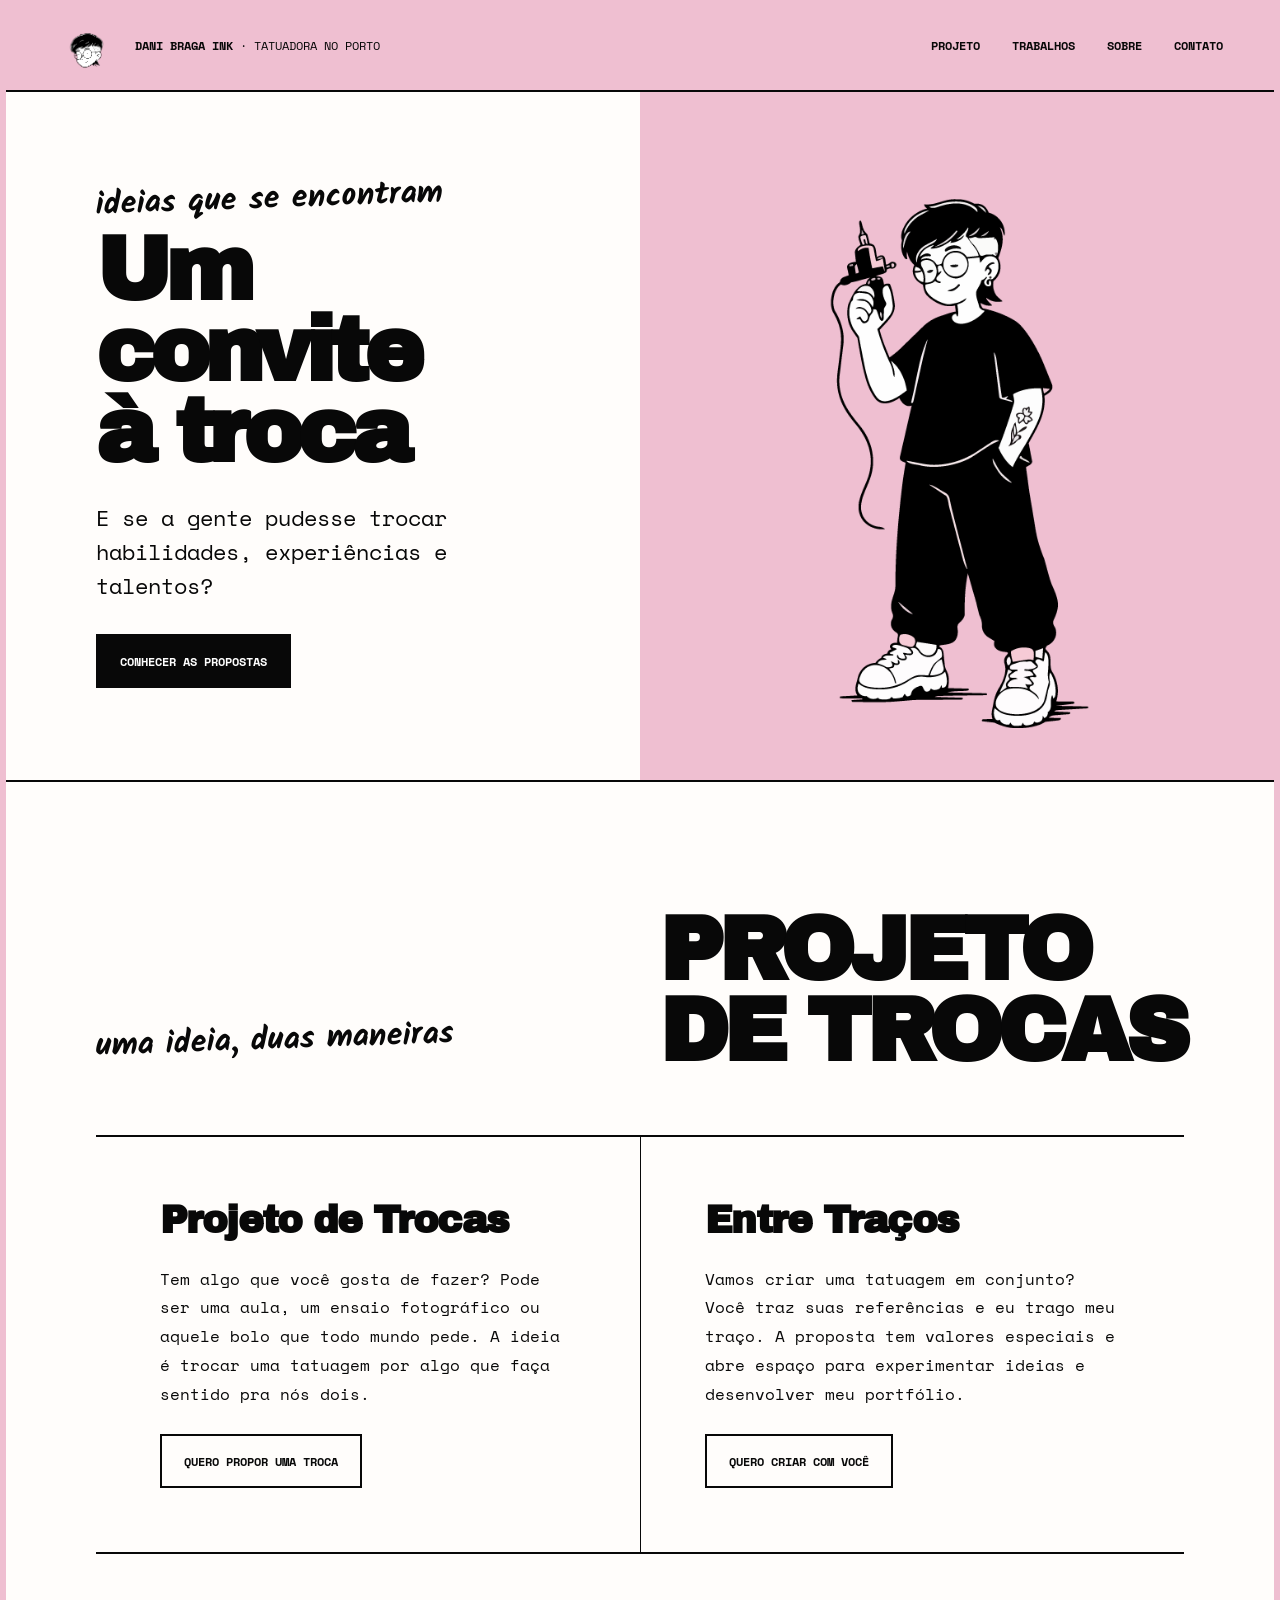
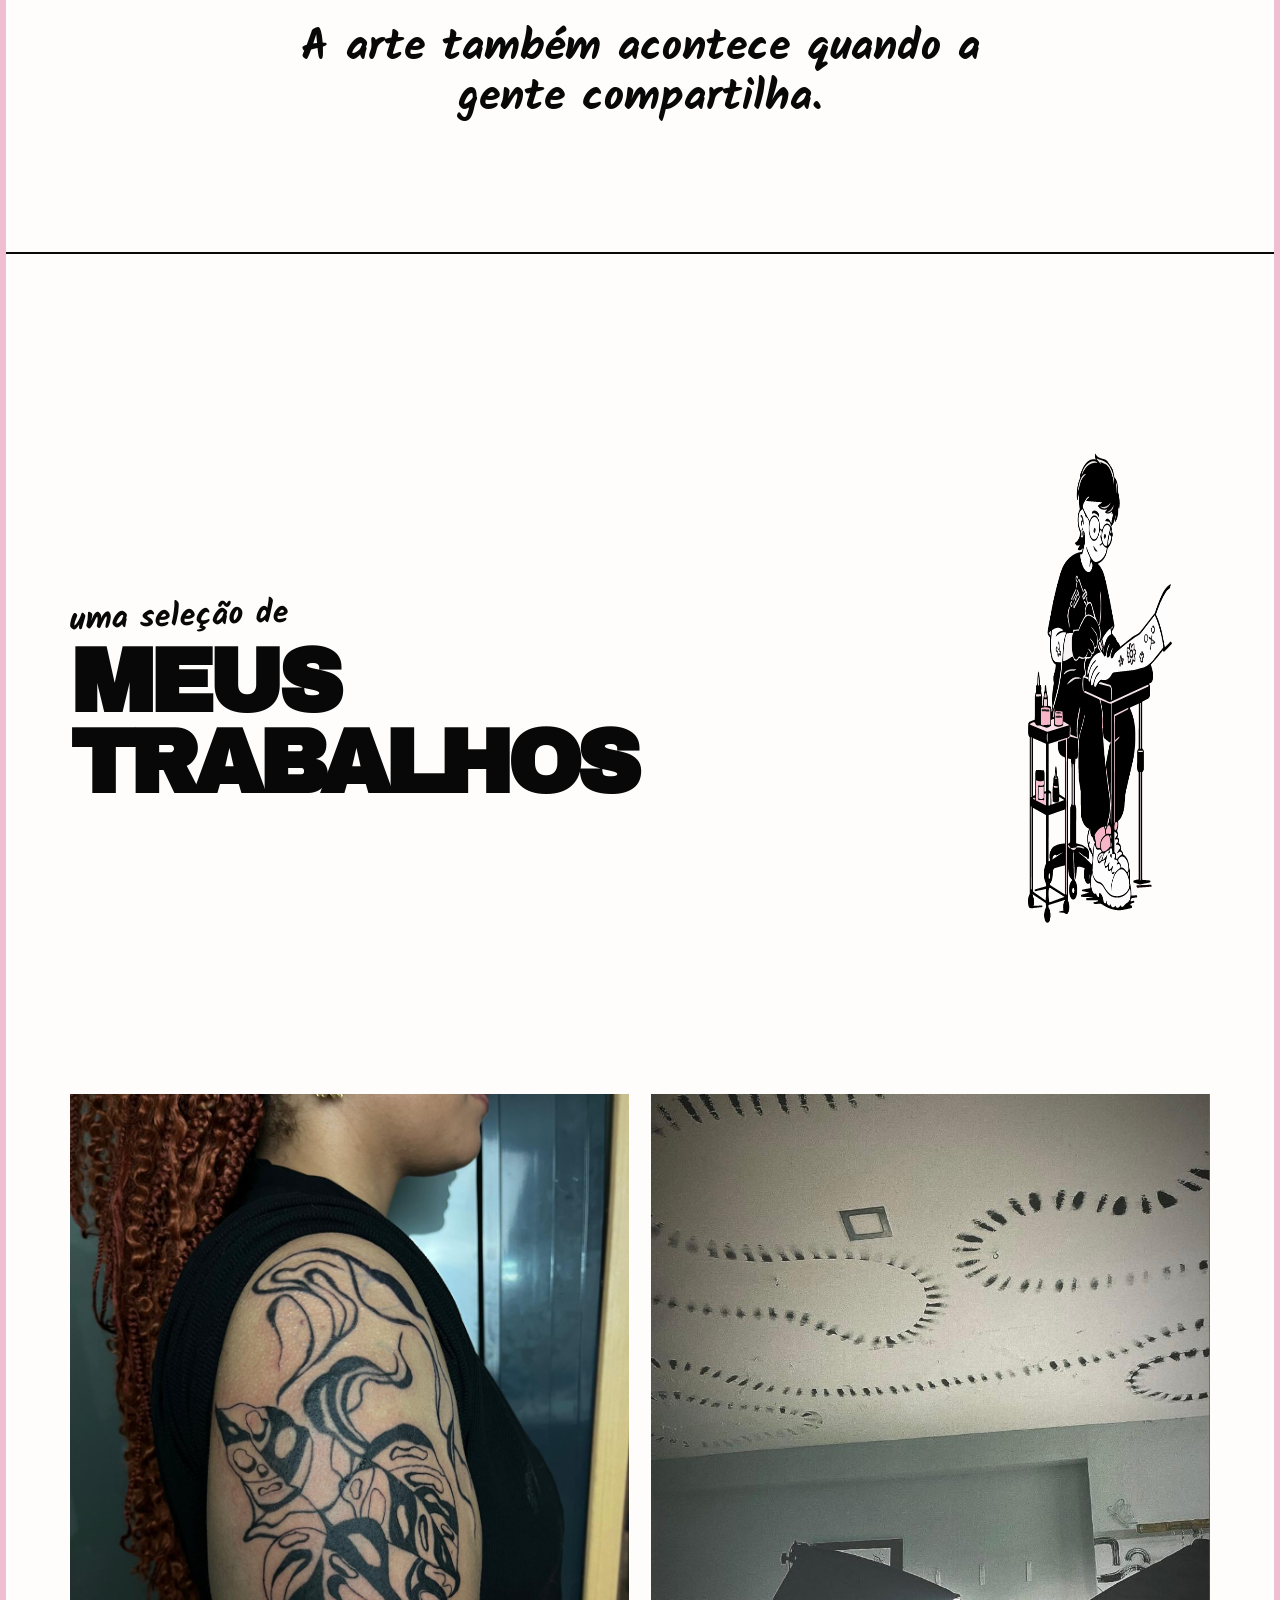
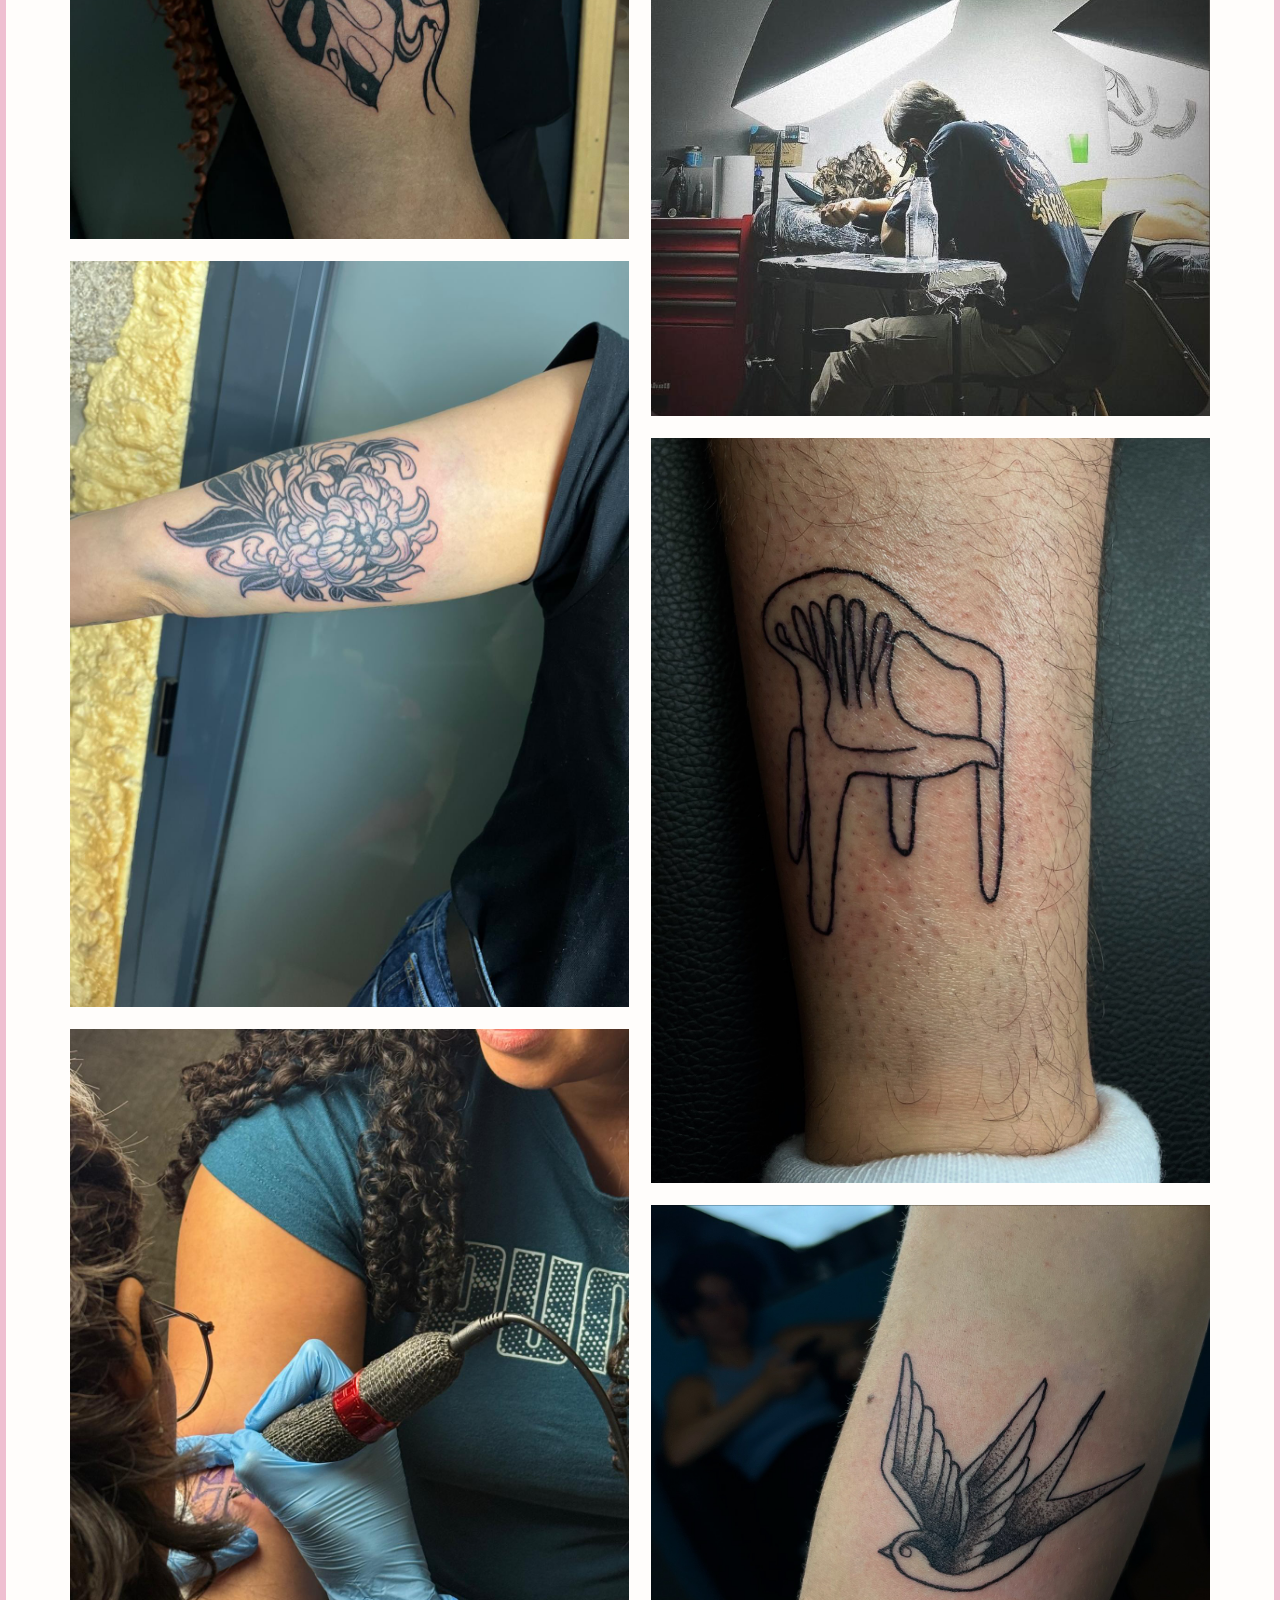
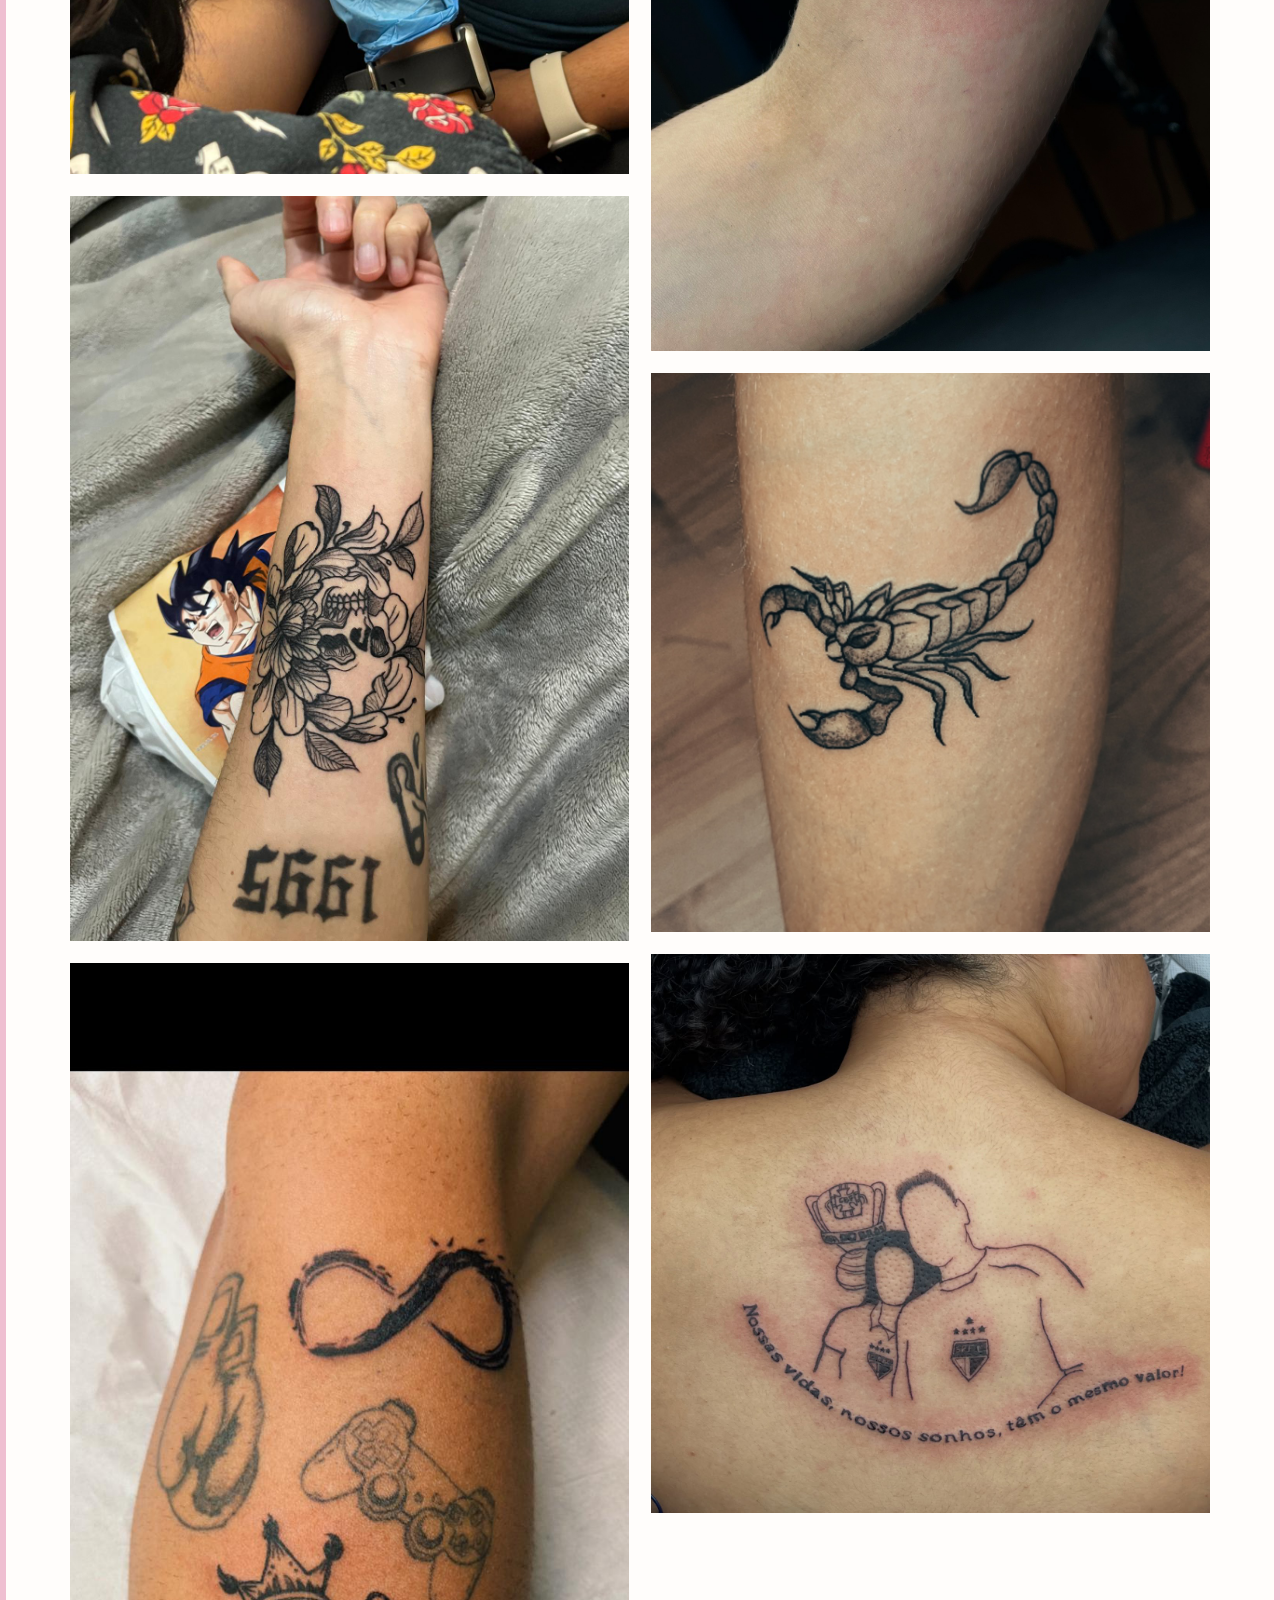
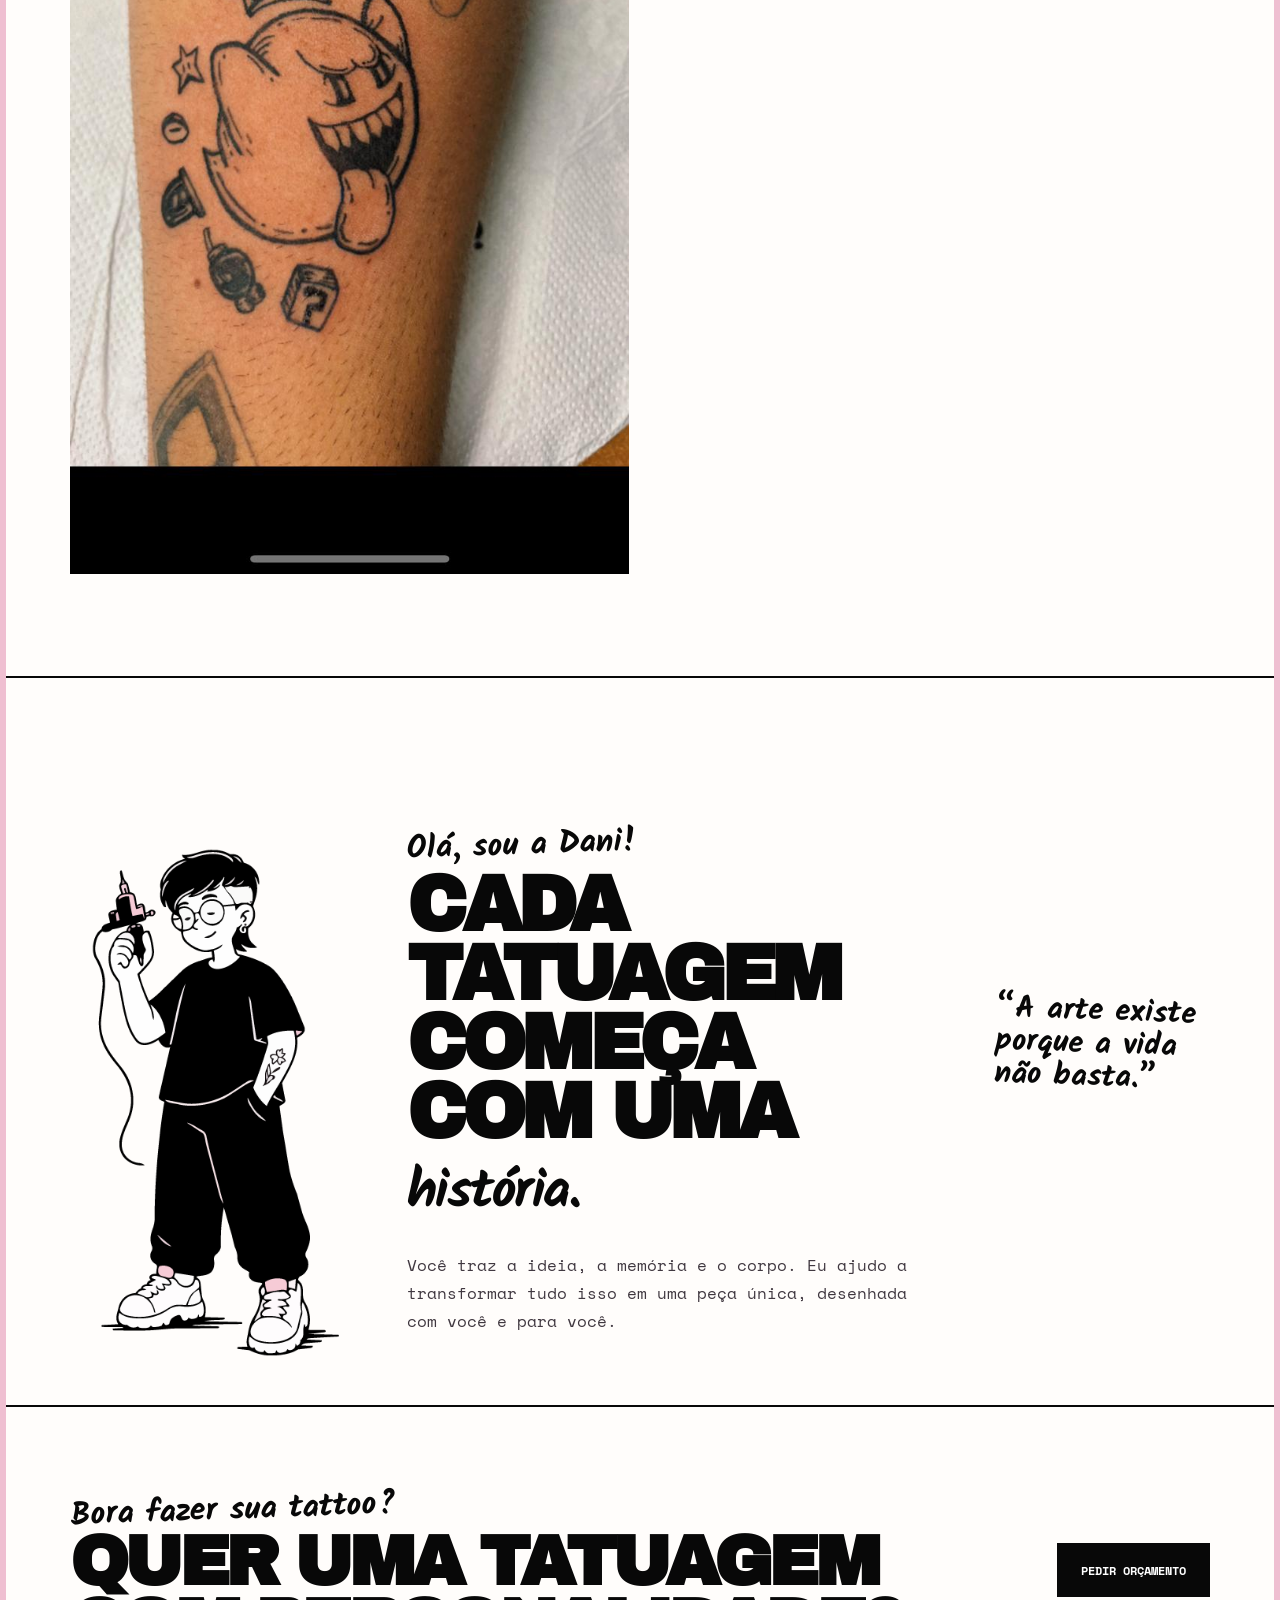
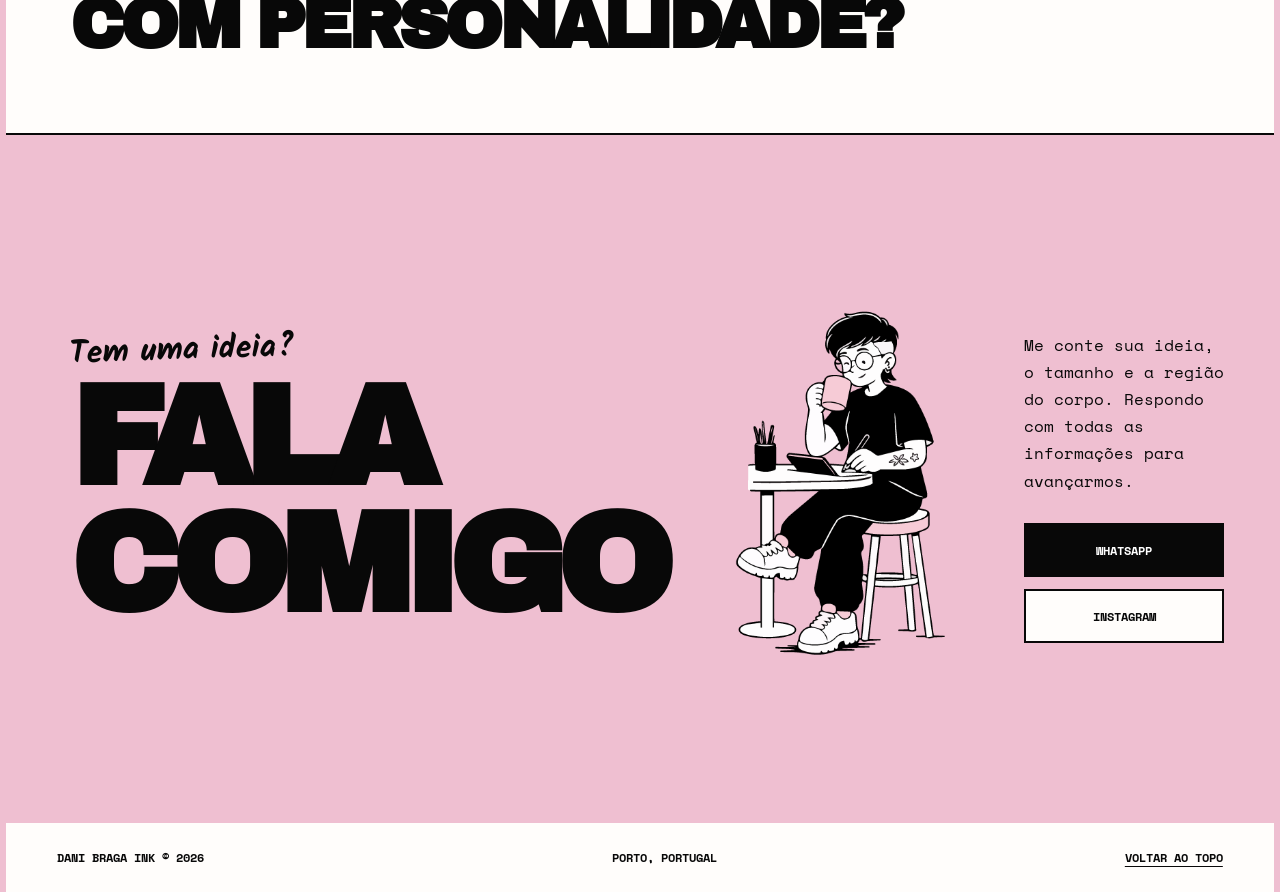
==== commit df3fc3bc: "corrige avatar principal da Dani" ====
--- a/DaniBragaink-main/index.html
+++ b/DaniBragaink-main/index.html
@@ -17,7 +17,7 @@
   <main id="conteudo">
     <section class="hero" aria-labelledby="hero-title">
       <div class="hero__copy"><p class="scribble">ideias que se encontram</p><h1 id="hero-title">Um convite<br>à troca</h1><p class="hero__lead">E se a gente pudesse trocar habilidades, experiências e talentos?</p><a class="button button--dark" href="#projeto">Conhecer as propostas</a></div>
-      <div class="hero__art"><img src="assets/dani-illustration.png" alt="Ilustração de Dani Braga com uma máquina de tatuagem" width="853" height="1844"></div>
+      <div class="hero__art"><img src="assets/dani1.png" alt="Ilustração original de Dani Braga com uma máquina de tatuagem" width="527" height="768"></div>
     </section>
     <section class="project" id="projeto" aria-labelledby="project-title">
       <header class="project__header"><p class="scribble">uma ideia, duas maneiras</p><h2 id="project-title">PROJETO<br>DE TROCAS</h2></header>
--- a/DaniBragaink-main/styles.css
+++ b/DaniBragaink-main/styles.css
@@ -1,6 +1,6 @@
 :root{--pink:#efbfd1;--paper:#fffdfb;--ink:#080808;--muted:#403840}*{box-sizing:border-box}html{scroll-behavior:smooth;scroll-padding-top:100px}body{margin:0;background:#fff;color:var(--ink);font-family:"Space Mono",monospace;-webkit-font-smoothing:antialiased}body:has(dialog[open]){overflow:hidden}a{color:inherit}img{display:block;max-width:100%}button{font:inherit}:focus-visible{outline:4px solid #fff;outline-offset:3px;box-shadow:0 0 0 7px var(--ink)}.skip-link{position:fixed;z-index:100;top:8px;left:8px;padding:12px;background:var(--ink);color:#fff;transform:translateY(-150%)}.skip-link:focus{transform:none}.page-shell{width:min(1440px,100%);margin:auto;background:var(--paper);border-inline:6px solid var(--pink)}
 .topbar{position:relative;z-index:5;display:flex;align-items:center;justify-content:space-between;gap:28px;min-height:92px;padding:8px clamp(18px,4vw,56px);background:var(--pink);border-bottom:2px solid var(--ink)}.brand{display:flex;align-items:center;gap:14px;font-size:.78rem;font-weight:700;text-decoration:none;text-transform:uppercase}.brand img{width:64px;height:70px;object-fit:cover;object-position:50% 12%;filter:grayscale(1) contrast(1.2)}.brand b{font-weight:400}nav{display:flex;flex-wrap:wrap;justify-content:flex-end;gap:clamp(14px,2.5vw,36px)}nav a{font-size:.78rem;font-weight:700;text-decoration-thickness:2px;text-underline-offset:5px;text-transform:uppercase}nav a:not(:hover){text-decoration:none}
-.hero{display:grid;grid-template-columns:1fr 1fr;min-height:690px;border-bottom:2px solid var(--ink)}.hero__copy{display:flex;flex-direction:column;align-items:flex-start;justify-content:center;padding:clamp(44px,7vw,110px)}.scribble{margin:0 0 14px;font:700 clamp(1.25rem,2.6vw,2rem)/1 "Kalam",cursive;transform:rotate(-2deg)}h1,h2{margin:0;font-family:"Archivo Black",sans-serif;letter-spacing:-.065em;line-height:.9}h1{font-size:clamp(3.8rem,7vw,7.4rem)}h2{font-size:clamp(3.2rem,7vw,7rem)}h3{margin:0;font-family:"Archivo Black",sans-serif;font-size:clamp(1.8rem,3vw,3.2rem);letter-spacing:-.045em;line-height:1}.hero__lead{max-width:620px;margin:30px 0;font-size:clamp(1.05rem,1.7vw,1.45rem);line-height:1.55}.hero__art{display:flex;align-items:flex-end;justify-content:center;overflow:hidden;background:var(--pink)}.hero__art img{width:min(74%,620px);height:96%;object-fit:contain;object-position:bottom;mix-blend-mode:multiply}
+.hero{display:grid;grid-template-columns:1fr 1fr;min-height:690px;border-bottom:2px solid var(--ink)}.hero__copy{display:flex;flex-direction:column;align-items:flex-start;justify-content:center;padding:clamp(44px,7vw,110px)}.scribble{margin:0 0 14px;font:700 clamp(1.25rem,2.6vw,2rem)/1 "Kalam",cursive;transform:rotate(-2deg)}h1,h2{margin:0;font-family:"Archivo Black",sans-serif;letter-spacing:-.065em;line-height:.9}h1{font-size:clamp(3.8rem,7vw,7.4rem)}h2{font-size:clamp(3.2rem,7vw,7rem)}h3{margin:0;font-family:"Archivo Black",sans-serif;font-size:clamp(1.8rem,3vw,3.2rem);letter-spacing:-.045em;line-height:1}.hero__lead{max-width:620px;margin:30px 0;font-size:clamp(1.05rem,1.7vw,1.45rem);line-height:1.55}.hero__art{display:flex;align-items:flex-end;justify-content:center;overflow:hidden;background:var(--pink)}.hero__art img{width:min(74%,520px);height:92%;object-fit:contain;object-position:bottom}
 .button{display:inline-flex;align-items:center;justify-content:center;min-height:54px;padding:14px 22px;border:2px solid var(--ink);background:transparent;color:var(--ink);font-size:.76rem;font-weight:700;text-align:center;text-decoration:none;text-transform:uppercase}.button:hover{background:var(--pink)}.button--dark{background:var(--ink);color:#fff}.button--dark:hover{background:var(--pink);color:var(--ink)}.button--light{background:var(--paper)}
 .project{padding:clamp(70px,10vw,140px) clamp(24px,7vw,100px);border-bottom:2px solid var(--ink)}.project__header{display:flex;align-items:flex-end;justify-content:space-between;gap:30px;margin-bottom:64px}.project__header h2{max-width:780px}.project__proposals{display:grid;grid-template-columns:1fr 1fr;border-block:2px solid var(--ink)}.project__proposals article{display:flex;flex-direction:column;align-items:flex-start;gap:25px;padding:clamp(34px,5vw,72px)}.project__proposals article+article{border-left:1px solid var(--ink)}.project__proposals p{max-width:650px;margin:0;font-size:1rem;line-height:1.8}.project__proposals .button{margin-top:auto}.project__closing{max-width:800px;margin:70px auto 0;text-align:center;font:700 clamp(1.8rem,3.4vw,3.1rem)/1.15 "Kalam",cursive}
 .works{padding:clamp(60px,8vw,110px) clamp(18px,5vw,72px);border-bottom:2px solid var(--ink)}.section-title{display:flex;align-items:center;justify-content:space-between;min-height:270px;margin-bottom:50px;overflow:hidden}.section-title img{align-self:flex-end;width:230px;margin-bottom:-80px}.gallery{column-count:2;column-gap:22px}.gallery__item{display:block;width:100%;margin:0 0 22px;padding:0;border:0;background:transparent;break-inside:avoid;cursor:zoom-in}.gallery__item img{width:100%;height:auto}.gallery__item:hover img{outline:5px solid var(--pink);outline-offset:-5px}
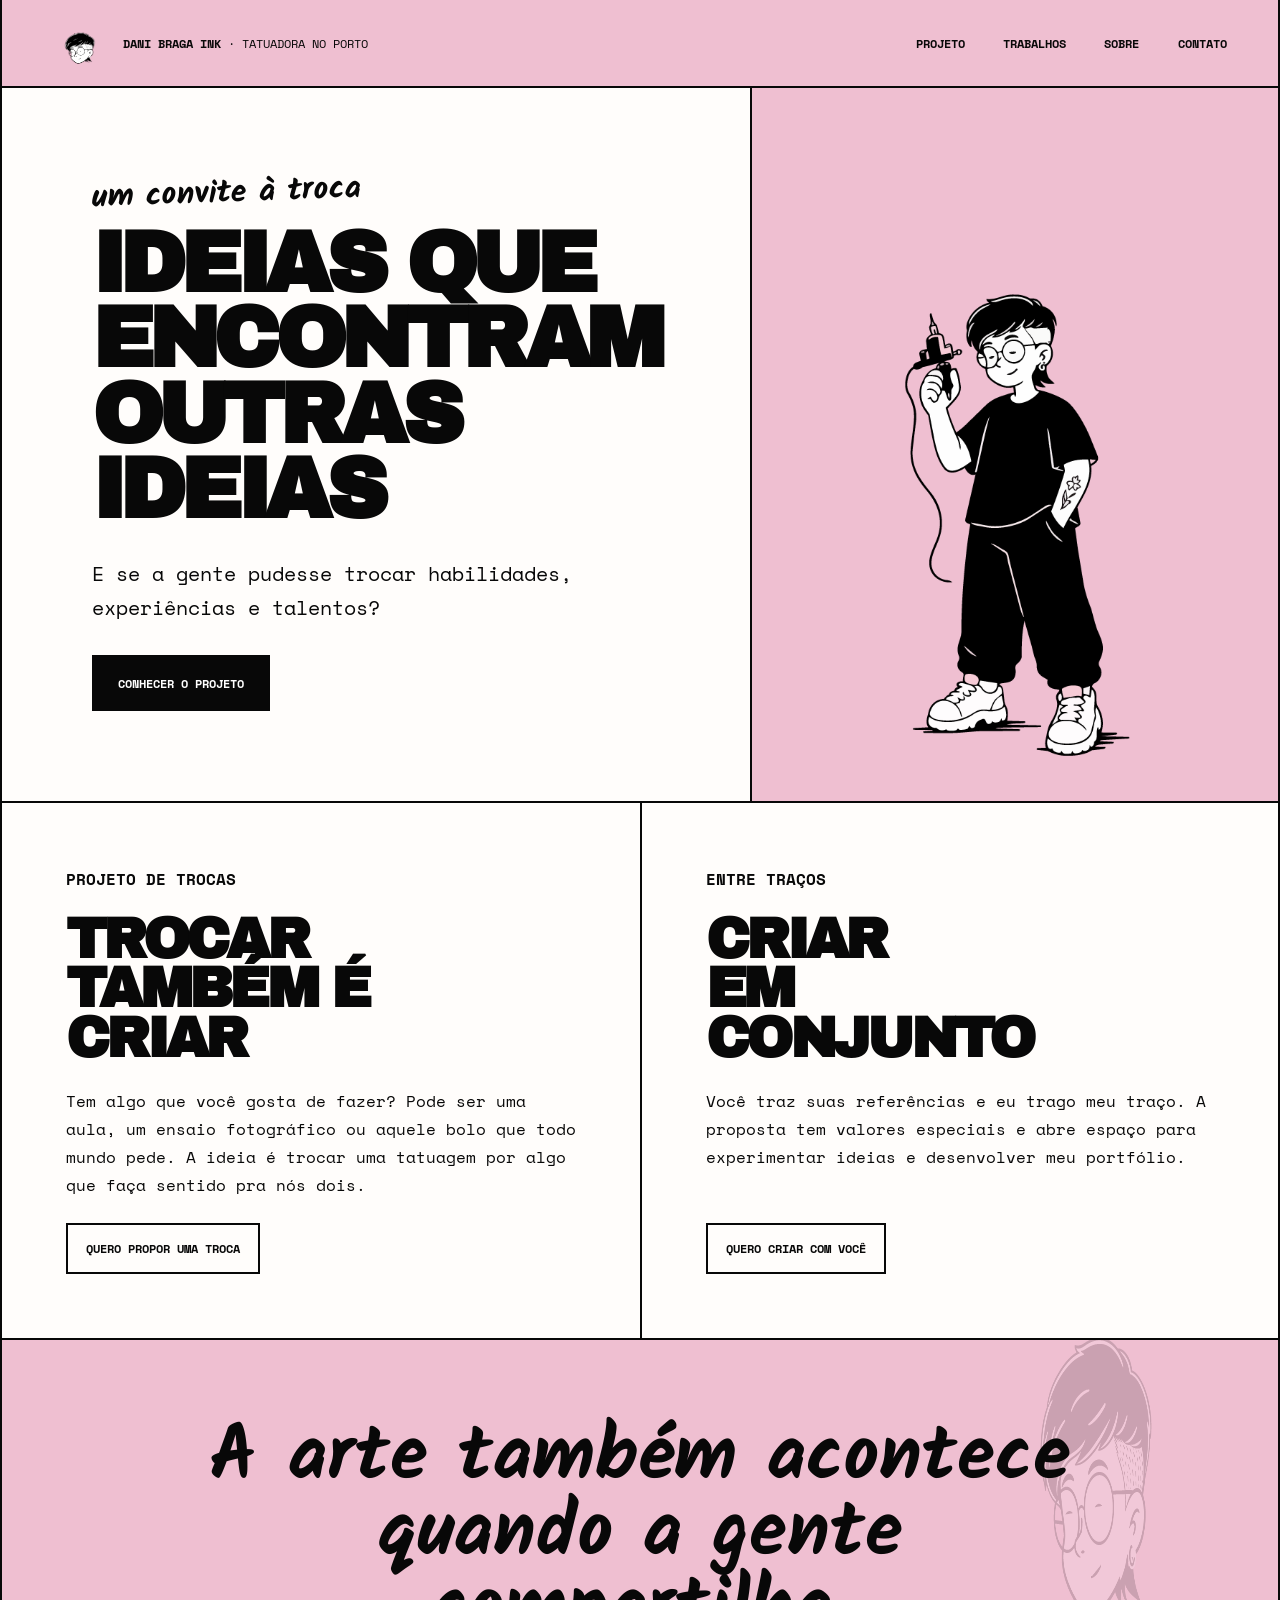
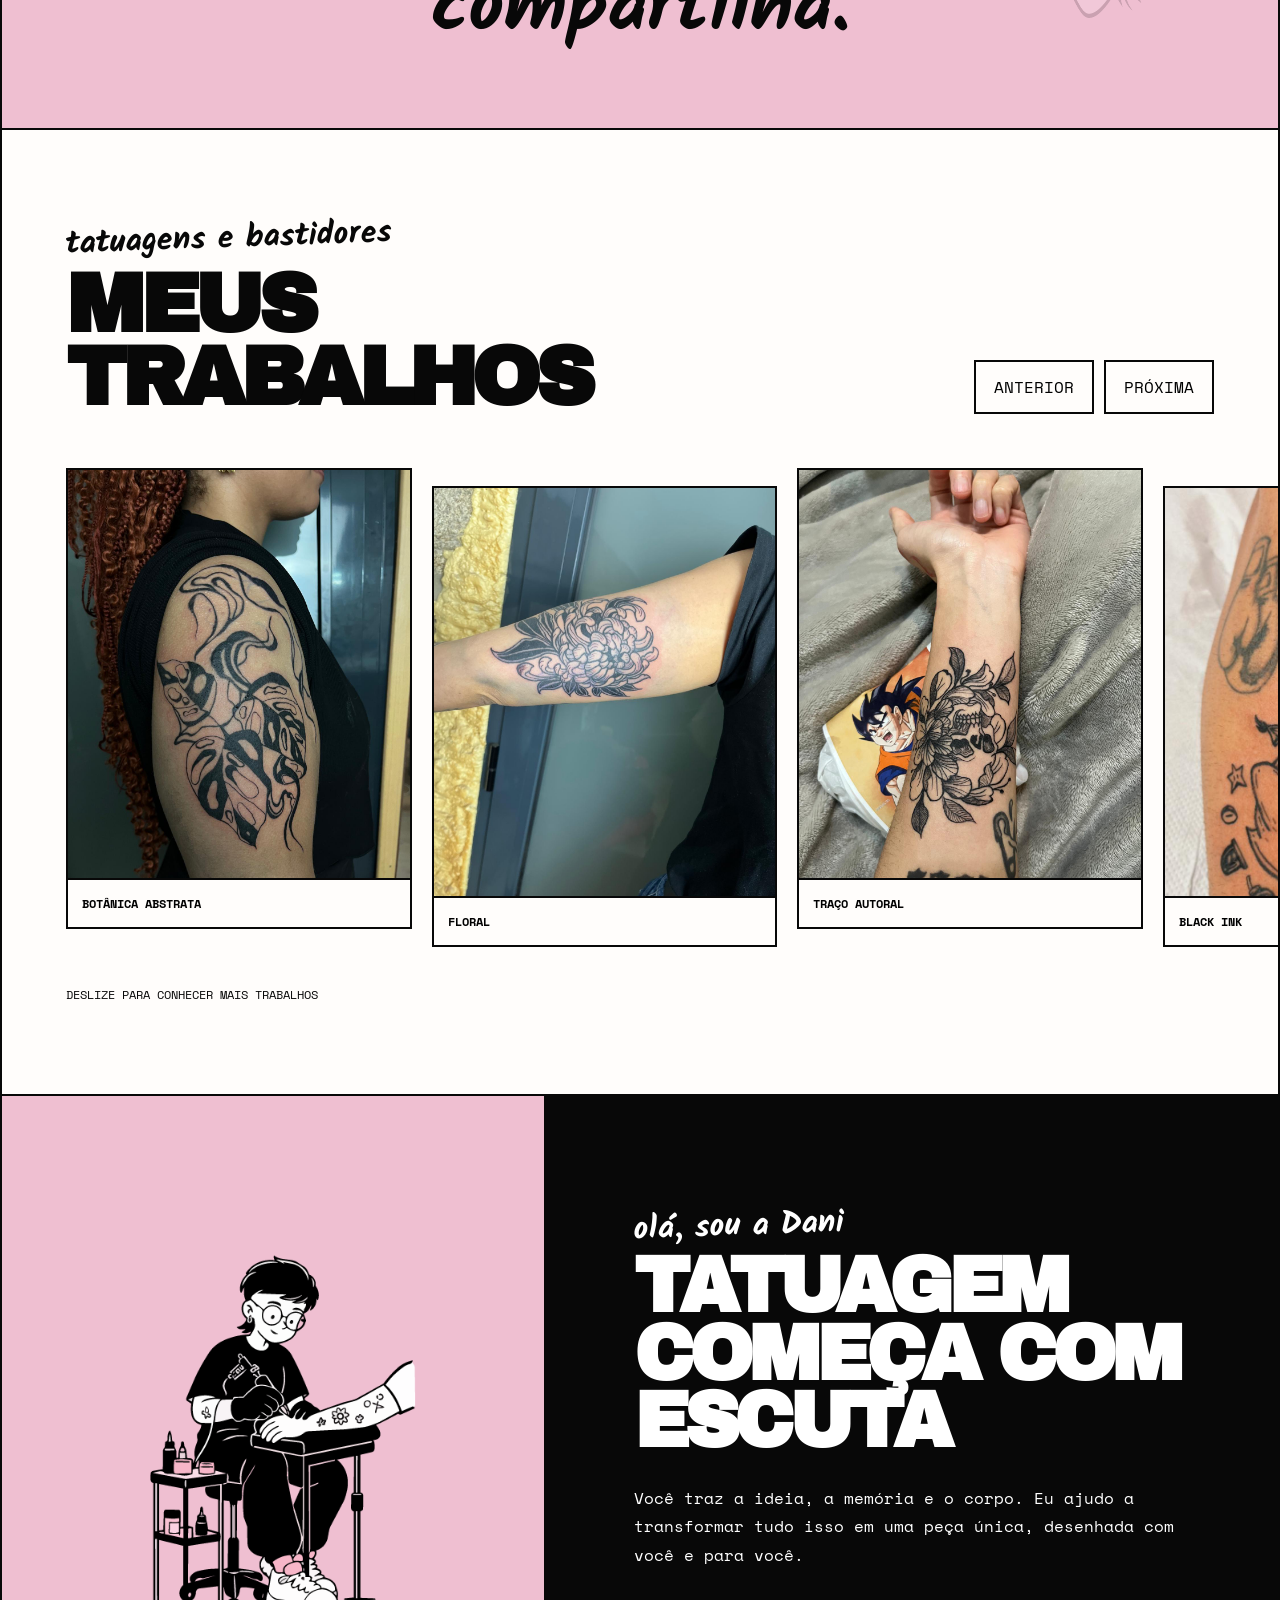
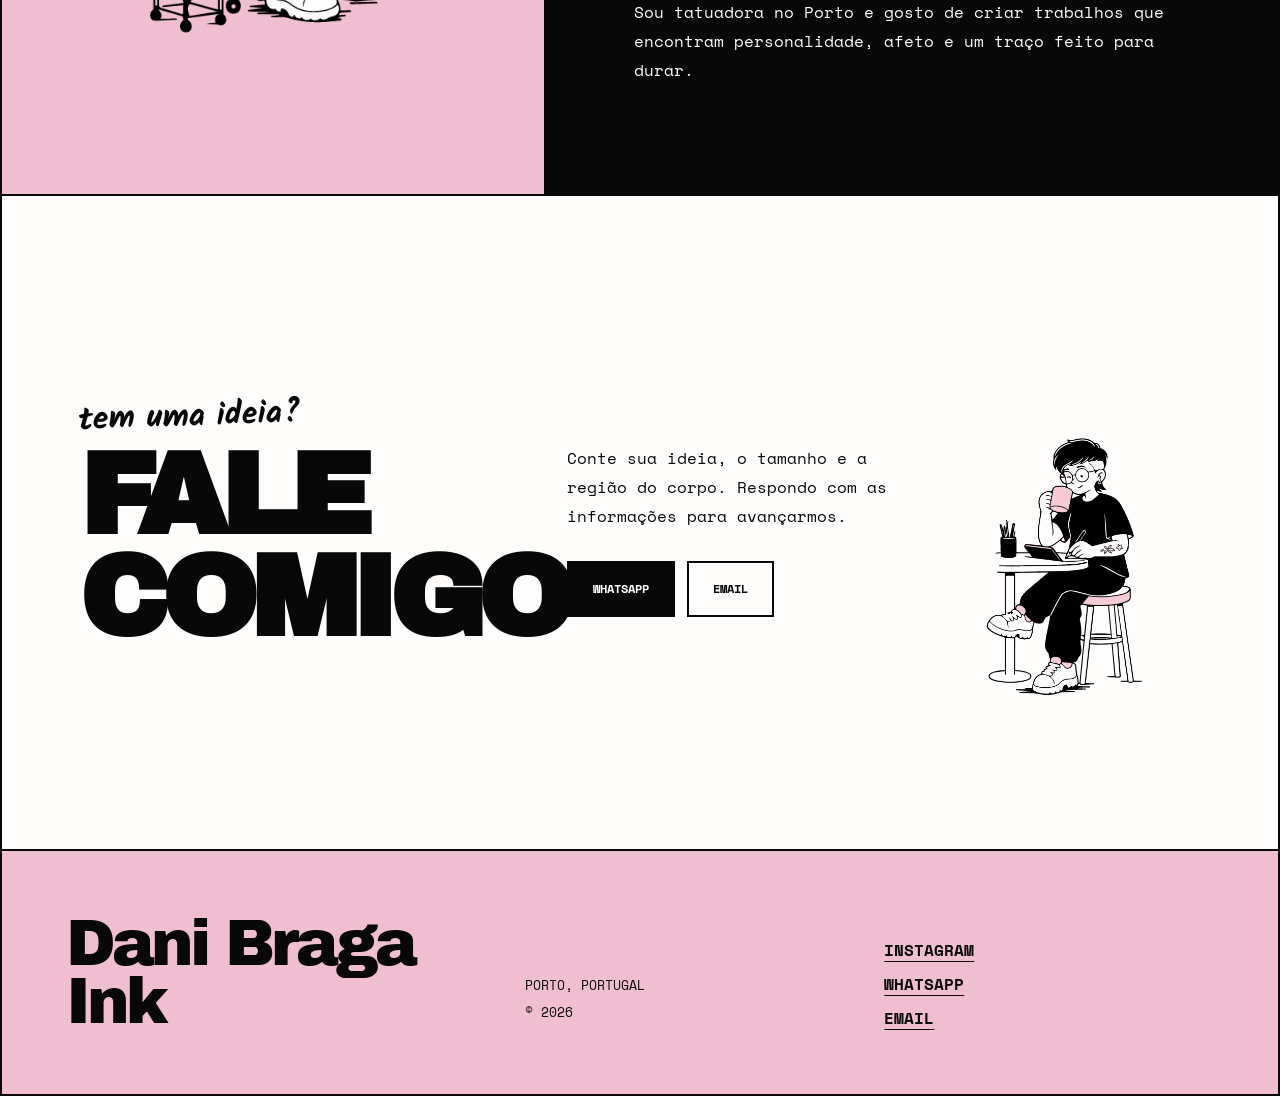
==== commit 7d3cc988: "reorganiza pagina em secoes editoriais" ====
--- a/DaniBragaink-main/index.html
+++ b/DaniBragaink-main/index.html
@@ -2,57 +2,61 @@
 <html lang="pt-PT">
 <head>
   <meta charset="UTF-8"><meta name="viewport" content="width=device-width, initial-scale=1">
-  <meta name="description" content="Portefólio de Dani Braga, tatuadora no Porto. Tatuagens autorais, projetos de troca e marcações por WhatsApp ou Instagram.">
+  <meta name="description" content="Dani Braga Ink, tatuadora no Porto. Tatuagens autorais, projetos de troca e marcações.">
   <meta name="theme-color" content="#efbfd1"><title>Dani Braga Ink | Tatuadora no Porto</title>
   <link rel="icon" type="image/png" href="assets/logo1.png"><link rel="preconnect" href="https://fonts.googleapis.com"><link rel="preconnect" href="https://fonts.gstatic.com" crossorigin>
   <link href="https://fonts.googleapis.com/css2?family=Archivo+Black&family=Kalam:wght@400;700&family=Space+Mono:wght@400;700&display=swap" rel="stylesheet"><link rel="stylesheet" href="styles.css"><script src="script.js" defer></script>
 </head>
 <body>
 <a class="skip-link" href="#conteudo">Saltar para o conteúdo</a>
-<div class="page-shell">
-  <header class="topbar" id="inicio">
-    <a class="brand" href="#inicio" aria-label="Dani Braga Ink, início"><img src="assets/dani-rosto.png" alt="" width="527" height="768"><span>Dani Braga Ink <b>· Tatuadora no Porto</b></span></a>
-    <nav aria-label="Navegação principal"><a href="#projeto">Projeto</a><a href="#trabalhos">Trabalhos</a><a href="#sobre">Sobre</a><a href="#contacto">Contato</a></nav>
-  </header>
-  <main id="conteudo">
-    <section class="hero" aria-labelledby="hero-title">
-      <div class="hero__copy"><p class="scribble">ideias que se encontram</p><h1 id="hero-title">Um convite<br>à troca</h1><p class="hero__lead">E se a gente pudesse trocar habilidades, experiências e talentos?</p><a class="button button--dark" href="#projeto">Conhecer as propostas</a></div>
-      <div class="hero__art"><img src="assets/dani1.png" alt="Ilustração original de Dani Braga com uma máquina de tatuagem" width="527" height="768"></div>
-    </section>
-    <section class="project" id="projeto" aria-labelledby="project-title">
-      <header class="project__header"><p class="scribble">uma ideia, duas maneiras</p><h2 id="project-title">PROJETO<br>DE TROCAS</h2></header>
-      <div class="project__proposals">
-        <article><h3>Projeto de Trocas</h3><p>Tem algo que você gosta de fazer? Pode ser uma aula, um ensaio fotográfico ou aquele bolo que todo mundo pede. A ideia é trocar uma tatuagem por algo que faça sentido pra nós dois.</p><a class="button button--light" href="https://www.instagram.com/_braga.ink/" target="_blank" rel="noopener noreferrer">Quero propor uma troca</a></article>
-        <article><h3>Entre Traços</h3><p>Vamos criar uma tatuagem em conjunto? Você traz suas referências e eu trago meu traço. A proposta tem valores especiais e abre espaço para experimentar ideias e desenvolver meu portfólio.</p><a class="button button--light" href="https://www.instagram.com/_braga.ink/" target="_blank" rel="noopener noreferrer">Quero criar com você</a></article>
-      </div><p class="project__closing">A arte também acontece quando a gente compartilha.</p>
-    </section>
-    <section class="works" id="trabalhos" aria-labelledby="works-title">
-      <header class="section-title"><div><p class="scribble">uma seleção de</p><h2 id="works-title">MEUS<br>TRABALHOS</h2></div><img src="assets/dani3.png" alt="Ilustração de Dani Braga a tatuar" width="527" height="768" loading="lazy"></header>
-      <div class="gallery" aria-label="Galeria de tatuagens e bastidores">
-        <button class="gallery__item" type="button"><img src="assets/tattoo-1.jpeg" alt="Tatuagem botânica abstrata no braço" width="1200" height="1600"></button>
-        <button class="gallery__item" type="button"><img src="assets/tattoo-2.jpeg" alt="Tatuagem criada por Dani Braga" width="1200" height="1600"></button>
-        <button class="gallery__item" type="button"><img src="assets/tattoo-3.jpeg" alt="Tatuagem criada por Dani Braga" width="1200" height="1600" loading="lazy"></button>
-        <button class="gallery__item" type="button"><img src="assets/tattoo-4.jpeg" alt="Tatuagem criada por Dani Braga" width="1200" height="1600" loading="lazy"></button>
-        <button class="gallery__item" type="button"><img src="assets/tattoo-5.jpeg" alt="Tatuagem criada por Dani Braga" width="739" height="1600" loading="lazy"></button>
-        <button class="gallery__item" type="button"><img src="assets/tattoo-6.jpeg" alt="Tatuagem criada por Dani Braga" width="873" height="1440" loading="lazy"></button>
-        <button class="gallery__item" type="button"><img src="assets/tattoo-7.jpg" alt="Tatuagem linear criada por Dani Braga" width="1440" height="1920" loading="lazy"></button>
-        <button class="gallery__item" type="button"><img src="assets/tattoo-8.jpg" alt="Tatuagem de andorinha criada por Dani Braga" width="1440" height="1920" loading="lazy"></button>
-        <button class="gallery__item" type="button"><img src="assets/tattoo-9.jpg" alt="Tatuagem de escorpião criada por Dani Braga" width="1170" height="1170" loading="lazy"></button>
-        <button class="gallery__item" type="button"><img src="assets/tattoo-10.jpg" alt="Tatuagem nas costas criada por Dani Braga" width="1440" height="1440" loading="lazy"></button>
-      </div>
-    </section>
-    <section class="about" id="sobre" aria-labelledby="about-title">
-      <div class="about__figure"><img src="assets/dani1.png" alt="Ilustração de Dani Braga com uma máquina de tatuagem" width="527" height="768" loading="lazy"></div>
-      <div class="about__copy"><p class="scribble">Olá, sou a Dani!</p><h2 id="about-title">CADA TATUAGEM COMEÇA COM UMA <em>história.</em></h2><p>Você traz a ideia, a memória e o corpo. Eu ajudo a transformar tudo isso em uma peça única, desenhada com você e para você.</p></div><blockquote>“A arte existe porque a vida não basta.”</blockquote>
-    </section>
-    <section class="cta-banner" aria-labelledby="budget-title"><div><p class="scribble">Bora fazer sua tattoo?</p><h2 id="budget-title">QUER UMA TATUAGEM COM PERSONALIDADE?</h2></div><a class="button button--dark js-whatsapp" href="#">Pedir orçamento</a></section>
-    <section class="contact" id="contacto" aria-labelledby="contact-title">
-      <div class="contact__headline"><p class="scribble">Tem uma ideia?</p><h2 id="contact-title">FALA<br>COMIGO</h2></div><div class="contact__figure"><img src="assets/dani2.png" alt="Ilustração de Dani Braga sentada à mesa" width="527" height="768" loading="lazy"></div>
-      <div class="contact__details"><p>Me conte sua ideia, o tamanho e a região do corpo. Respondo com todas as informações para avançarmos.</p><div class="actions"><a class="button button--dark js-whatsapp" href="#">WhatsApp</a><a class="button button--light" href="https://www.instagram.com/_braga.ink/" target="_blank" rel="noopener noreferrer">Instagram</a></div></div>
-    </section>
-  </main>
-  <footer><span>Dani Braga Ink © <span id="year"></span></span><span>Porto, Portugal</span><a href="#inicio">Voltar ao topo</a></footer>
-</div>
-<dialog class="lightbox" aria-label="Visualização ampliada da galeria"><div class="lightbox__bar"><p class="lightbox__caption" aria-live="polite"></p><button class="lightbox__close" type="button">Fechar</button></div><div class="lightbox__stage"><img class="lightbox__image" src="" alt=""></div><div class="lightbox__controls"><button class="lightbox__previous" type="button">Anterior</button><button class="lightbox__next" type="button">Próxima</button></div></dialog>
-</body>
-</html>
+<header class="topbar" id="inicio">
+  <a class="brand" href="#inicio"><img src="assets/dani-rosto.png" alt="" width="527" height="768"><span>Dani Braga Ink <b>· Tatuadora no Porto</b></span></a>
+  <nav aria-label="Navegação principal"><a href="#projeto">Projeto</a><a href="#trabalhos">Trabalhos</a><a href="#sobre">Sobre</a><a href="#contacto">Contato</a></nav>
+</header>
+<main id="conteudo">
+  <section class="hero block" id="projeto" aria-labelledby="hero-title">
+    <div class="hero__intro">
+      <p class="hand">um convite à troca</p><h1 id="hero-title">IDEIAS QUE<br>ENCONTRAM<br>OUTRAS IDEIAS</h1>
+      <p class="hero__lead">E se a gente pudesse trocar habilidades, experiências e talentos?</p>
+      <a class="button button--dark" href="#propostas">Conhecer o projeto</a>
+    </div>
+    <div class="hero__visual"><img src="assets/dani1.png" alt="Ilustração original de Dani Braga com uma máquina de tatuagem" width="527" height="768"></div>
+    <div class="proposals" id="propostas">
+      <article><p class="tag">Projeto de Trocas</p><h2>TROCAR<br>TAMBÉM É<br>CRIAR</h2><p>Tem algo que você gosta de fazer? Pode ser uma aula, um ensaio fotográfico ou aquele bolo que todo mundo pede. A ideia é trocar uma tatuagem por algo que faça sentido pra nós dois.</p><a class="text-button" href="https://www.instagram.com/_braga.ink/" target="_blank" rel="noopener noreferrer">Quero propor uma troca</a></article>
+      <article><p class="tag">Entre Traços</p><h2>CRIAR<br>EM<br>CONJUNTO</h2><p>Você traz suas referências e eu trago meu traço. A proposta tem valores especiais e abre espaço para experimentar ideias e desenvolver meu portfólio.</p><a class="text-button" href="https://www.instagram.com/_braga.ink/" target="_blank" rel="noopener noreferrer">Quero criar com você</a></article>
+    </div>
+  </section>
+
+  <section class="manifesto block" aria-label="Manifesto"><p>A arte também acontece quando a gente compartilha.</p><img src="assets/dani-rosto.png" alt="" width="527" height="768" loading="lazy"></section>
+
+  <section class="works block" id="trabalhos" aria-labelledby="works-title">
+    <header class="section-head"><div><p class="hand">tatuagens e bastidores</p><h2 id="works-title">MEUS<br>TRABALHOS</h2></div><div class="carousel-controls" aria-label="Controlos da galeria"><button class="carousel-prev" type="button">Anterior</button><button class="carousel-next" type="button">Próxima</button></div></header>
+    <div class="carousel" tabindex="0" aria-label="Galeria horizontal de trabalhos">
+      <button class="work-card" type="button"><img src="assets/tattoo-1.jpeg" alt="Tatuagem botânica abstrata no braço" width="1200" height="1600"><span>Botânica abstrata</span></button>
+      <button class="work-card" type="button"><img src="assets/tattoo-2.jpeg" alt="Tatuagem floral no antebraço" width="1200" height="1600"><span>Floral</span></button>
+      <button class="work-card" type="button"><img src="assets/tattoo-4.jpeg" alt="Tatuagem autoral no pulso" width="1200" height="1600" loading="lazy"><span>Traço autoral</span></button>
+      <button class="work-card" type="button"><img src="assets/tattoo-5.jpeg" alt="Tatuagem criada por Dani Braga" width="739" height="1600" loading="lazy"><span>Black ink</span></button>
+      <button class="work-card" type="button"><img src="assets/tattoo-6.jpeg" alt="Tatuagem criada por Dani Braga" width="873" height="1440" loading="lazy"><span>Fine line</span></button>
+      <button class="work-card" type="button"><img src="assets/tattoo-7.jpg" alt="Tatuagem linear criada por Dani Braga" width="1440" height="1920" loading="lazy"><span>Linha contínua</span></button>
+      <button class="work-card" type="button"><img src="assets/tattoo-8.jpg" alt="Tatuagem de andorinha criada por Dani Braga" width="1440" height="1920" loading="lazy"><span>Andorinha</span></button>
+      <button class="work-card" type="button"><img src="assets/tattoo-9.jpg" alt="Tatuagem de escorpião criada por Dani Braga" width="1170" height="1170" loading="lazy"><span>Escorpião</span></button>
+      <button class="work-card" type="button"><img src="assets/tattoo-10.jpg" alt="Tatuagem nas costas criada por Dani Braga" width="1440" height="1440" loading="lazy"><span>Costas</span></button>
+      <button class="work-card work-card--behind" type="button"><img src="assets/tattoo-3.jpeg" alt="Dani Braga durante uma sessão de tatuagem" width="1200" height="1600" loading="lazy"><span>Bastidores</span></button>
+    </div>
+    <p class="drag-note">Deslize para conhecer mais trabalhos</p>
+  </section>
+
+  <section class="about block" id="sobre" aria-labelledby="about-title">
+    <div class="about__art"><img src="assets/dani3.png" alt="Ilustração de Dani Braga a tatuar" width="527" height="768" loading="lazy"></div>
+    <div class="about__copy"><p class="hand">olá, sou a Dani</p><h2 id="about-title">TATUAGEM<br>COMEÇA COM<br>ESCUTA</h2><p>Você traz a ideia, a memória e o corpo. Eu ajudo a transformar tudo isso em uma peça única, desenhada com você e para você.</p><p>Sou tatuadora no Porto e gosto de criar trabalhos que encontram personalidade, afeto e um traço feito para durar.</p></div>
+  </section>
+
+  <section class="contact block" id="contacto" aria-labelledby="contact-title">
+    <div><p class="hand">tem uma ideia?</p><h2 id="contact-title">FALE<br>COMIGO</h2></div>
+    <div class="contact__copy"><p>Conte sua ideia, o tamanho e a região do corpo. Respondo com as informações para avançarmos.</p><div class="contact-actions"><a class="button button--dark js-whatsapp" href="#">WhatsApp</a><a class="button button--light js-email" href="mailto:?subject=Pedido%20de%20orçamento%20Dani%20Braga%20Ink">Email</a></div></div>
+    <img src="assets/dani2.png" alt="Ilustração de Dani Braga sentada à mesa" width="527" height="768" loading="lazy">
+  </section>
+</main>
+<footer class="footer block"><a class="footer__brand" href="#inicio">Dani Braga Ink</a><div><p>Porto, Portugal</p><p>© <span id="year"></span></p></div><div class="footer__links"><a href="https://www.instagram.com/_braga.ink/" target="_blank" rel="noopener noreferrer">Instagram</a><a class="js-whatsapp" href="#">WhatsApp</a><a class="js-email" href="mailto:?subject=Contato%20Dani%20Braga%20Ink">Email</a></div></footer>
+<dialog class="lightbox" aria-label="Visualização ampliada"><div class="lightbox__top"><p aria-live="polite"></p><button class="lightbox-close" type="button">Fechar</button></div><div class="lightbox__stage"><img src="" alt=""></div><div class="lightbox__bottom"><button class="lightbox-prev" type="button">Anterior</button><button class="lightbox-next" type="button">Próxima</button></div></dialog>
+</body></html>
--- a/DaniBragaink-main/styles.css
+++ b/DaniBragaink-main/styles.css
@@ -1,11 +1,12 @@
-:root{--pink:#efbfd1;--paper:#fffdfb;--ink:#080808;--muted:#403840}*{box-sizing:border-box}html{scroll-behavior:smooth;scroll-padding-top:100px}body{margin:0;background:#fff;color:var(--ink);font-family:"Space Mono",monospace;-webkit-font-smoothing:antialiased}body:has(dialog[open]){overflow:hidden}a{color:inherit}img{display:block;max-width:100%}button{font:inherit}:focus-visible{outline:4px solid #fff;outline-offset:3px;box-shadow:0 0 0 7px var(--ink)}.skip-link{position:fixed;z-index:100;top:8px;left:8px;padding:12px;background:var(--ink);color:#fff;transform:translateY(-150%)}.skip-link:focus{transform:none}.page-shell{width:min(1440px,100%);margin:auto;background:var(--paper);border-inline:6px solid var(--pink)}
-.topbar{position:relative;z-index:5;display:flex;align-items:center;justify-content:space-between;gap:28px;min-height:92px;padding:8px clamp(18px,4vw,56px);background:var(--pink);border-bottom:2px solid var(--ink)}.brand{display:flex;align-items:center;gap:14px;font-size:.78rem;font-weight:700;text-decoration:none;text-transform:uppercase}.brand img{width:64px;height:70px;object-fit:cover;object-position:50% 12%;filter:grayscale(1) contrast(1.2)}.brand b{font-weight:400}nav{display:flex;flex-wrap:wrap;justify-content:flex-end;gap:clamp(14px,2.5vw,36px)}nav a{font-size:.78rem;font-weight:700;text-decoration-thickness:2px;text-underline-offset:5px;text-transform:uppercase}nav a:not(:hover){text-decoration:none}
-.hero{display:grid;grid-template-columns:1fr 1fr;min-height:690px;border-bottom:2px solid var(--ink)}.hero__copy{display:flex;flex-direction:column;align-items:flex-start;justify-content:center;padding:clamp(44px,7vw,110px)}.scribble{margin:0 0 14px;font:700 clamp(1.25rem,2.6vw,2rem)/1 "Kalam",cursive;transform:rotate(-2deg)}h1,h2{margin:0;font-family:"Archivo Black",sans-serif;letter-spacing:-.065em;line-height:.9}h1{font-size:clamp(3.8rem,7vw,7.4rem)}h2{font-size:clamp(3.2rem,7vw,7rem)}h3{margin:0;font-family:"Archivo Black",sans-serif;font-size:clamp(1.8rem,3vw,3.2rem);letter-spacing:-.045em;line-height:1}.hero__lead{max-width:620px;margin:30px 0;font-size:clamp(1.05rem,1.7vw,1.45rem);line-height:1.55}.hero__art{display:flex;align-items:flex-end;justify-content:center;overflow:hidden;background:var(--pink)}.hero__art img{width:min(74%,520px);height:92%;object-fit:contain;object-position:bottom}
-.button{display:inline-flex;align-items:center;justify-content:center;min-height:54px;padding:14px 22px;border:2px solid var(--ink);background:transparent;color:var(--ink);font-size:.76rem;font-weight:700;text-align:center;text-decoration:none;text-transform:uppercase}.button:hover{background:var(--pink)}.button--dark{background:var(--ink);color:#fff}.button--dark:hover{background:var(--pink);color:var(--ink)}.button--light{background:var(--paper)}
-.project{padding:clamp(70px,10vw,140px) clamp(24px,7vw,100px);border-bottom:2px solid var(--ink)}.project__header{display:flex;align-items:flex-end;justify-content:space-between;gap:30px;margin-bottom:64px}.project__header h2{max-width:780px}.project__proposals{display:grid;grid-template-columns:1fr 1fr;border-block:2px solid var(--ink)}.project__proposals article{display:flex;flex-direction:column;align-items:flex-start;gap:25px;padding:clamp(34px,5vw,72px)}.project__proposals article+article{border-left:1px solid var(--ink)}.project__proposals p{max-width:650px;margin:0;font-size:1rem;line-height:1.8}.project__proposals .button{margin-top:auto}.project__closing{max-width:800px;margin:70px auto 0;text-align:center;font:700 clamp(1.8rem,3.4vw,3.1rem)/1.15 "Kalam",cursive}
-.works{padding:clamp(60px,8vw,110px) clamp(18px,5vw,72px);border-bottom:2px solid var(--ink)}.section-title{display:flex;align-items:center;justify-content:space-between;min-height:270px;margin-bottom:50px;overflow:hidden}.section-title img{align-self:flex-end;width:230px;margin-bottom:-80px}.gallery{column-count:2;column-gap:22px}.gallery__item{display:block;width:100%;margin:0 0 22px;padding:0;border:0;background:transparent;break-inside:avoid;cursor:zoom-in}.gallery__item img{width:100%;height:auto}.gallery__item:hover img{outline:5px solid var(--pink);outline-offset:-5px}
-.about{display:grid;grid-template-columns:minmax(220px,.8fr) minmax(400px,1.5fr) minmax(180px,.6fr);align-items:center;gap:clamp(25px,4vw,64px);min-height:680px;padding:clamp(50px,6vw,90px) clamp(24px,5vw,72px) 0;border-bottom:2px solid var(--ink)}.about__figure{align-self:stretch;display:flex;align-items:flex-end;justify-content:center;overflow:hidden}.about__figure img{width:min(145%,500px);max-width:none;max-height:650px;object-fit:contain;object-position:bottom}.about h2{font-size:clamp(3.1rem,6vw,6.4rem)}.about h2 em{font:700 .7em/1 "Kalam",cursive;letter-spacing:-.04em}.about__copy>p:last-child{max-width:650px;margin:30px 0 0;font-size:1rem;line-height:1.75;color:var(--muted)}blockquote{margin:0 0 70px;font:700 clamp(1.5rem,2.4vw,2.5rem)/1.08 "Kalam",cursive;transform:rotate(2deg)}
-.cta-banner{display:flex;align-items:center;justify-content:space-between;gap:32px;padding:clamp(45px,6vw,82px) clamp(24px,5vw,72px);border-bottom:2px solid var(--ink)}.cta-banner h2{max-width:980px;font-size:clamp(2.8rem,5.5vw,5.8rem)}.cta-banner .button{flex:none}.contact{display:grid;grid-template-columns:1.25fr .55fr .7fr;align-items:center;min-height:580px;padding:clamp(45px,5vw,72px);overflow:hidden;background:var(--pink)}.contact h2{font-size:clamp(5rem,11vw,10.5rem)}.contact__figure{align-self:stretch;display:flex;align-items:flex-end;justify-content:center}.contact__figure img{width:360px;max-width:none;max-height:560px;object-fit:contain;object-position:bottom}.contact__details p{max-width:360px;font-size:1rem;line-height:1.7}.actions{display:flex;flex-direction:column;align-items:flex-start;gap:12px;margin-top:28px}.actions .button{min-width:200px}footer{display:flex;align-items:center;justify-content:space-between;gap:20px;padding:26px clamp(20px,4vw,54px);font-size:.72rem;font-weight:700;text-transform:uppercase}footer a{text-underline-offset:4px}
-.lightbox{width:100vw;max-width:none;height:100vh;max-height:none;margin:0;padding:18px;border:0;background:rgba(8,8,8,.96);color:#fff}.lightbox::backdrop{background:#080808}.lightbox[open]{display:grid;grid-template-rows:auto minmax(0,1fr) auto;gap:16px}.lightbox__bar,.lightbox__controls{display:flex;align-items:center;justify-content:space-between;gap:20px}.lightbox__caption{margin:0;font-size:.8rem}.lightbox button{min-width:110px;padding:12px 18px;border:2px solid #fff;background:#080808;color:#fff;cursor:pointer;text-transform:uppercase}.lightbox button:hover{background:var(--pink);color:var(--ink)}.lightbox__stage{display:flex;align-items:center;justify-content:center;min-height:0}.lightbox__image{max-width:100%;max-height:100%;width:auto;height:auto}.lightbox__controls{justify-content:center}.lightbox__controls button{min-width:145px}
-@media(max-width:820px){html{scroll-padding-top:150px}.page-shell{border-inline-width:4px}.topbar{align-items:flex-start;flex-direction:column;gap:12px;padding:10px 14px 14px}.brand{gap:9px}.brand img{width:42px;height:46px}.brand span{font-size:.62rem}.topbar nav{display:grid;grid-template-columns:repeat(4,1fr);width:100%;gap:4px}.topbar nav a{font-size:.57rem;text-align:center}.hero{grid-template-columns:1fr;min-height:auto}.hero__copy{min-width:0;min-height:510px;padding:56px 24px}.hero__art{min-height:500px}.hero__art img{height:480px}.project{padding:70px 20px}.project__header{display:block;margin-bottom:42px}.project__header .scribble{margin-bottom:20px}.project__proposals{grid-template-columns:1fr}.project__proposals article{padding:42px 12px}.project__proposals article+article{border-top:1px solid var(--ink);border-left:0}.project__closing{margin-top:52px}.section-title{min-height:200px}.section-title img{width:145px;margin-bottom:-55px}.gallery{column-count:1}.about{grid-template-columns:1fr;padding:60px 24px 0;text-align:center}.about__copy{order:1}.about__figure{order:2;height:430px}.about blockquote{order:3;max-width:320px;margin:24px auto 48px}.about__copy>p:last-child{margin-inline:auto}.cta-banner{align-items:flex-start;flex-direction:column}.contact{grid-template-columns:1fr;padding:62px 24px 0;text-align:center}.contact__figure{height:380px;order:2}.contact__details{order:3;padding:28px 0 60px}.contact__details p{margin-inline:auto}.actions{align-items:stretch}.actions .button{width:100%}footer{flex-direction:column;text-align:center}.lightbox{padding:12px}.lightbox__caption{max-width:55%;font-size:.65rem}.lightbox__controls{gap:8px}.lightbox__controls button{min-width:0;flex:1}}
-@media(prefers-reduced-motion:reduce){html{scroll-behavior:auto}}
+:root{--pink:#efbfd1;--paper:#fffdfb;--ink:#080808;--line:2px}*{box-sizing:border-box}html{scroll-behavior:smooth;scroll-padding-top:90px}body{margin:0;background:var(--ink);color:var(--ink);font-family:"Space Mono",monospace;-webkit-font-smoothing:antialiased}body:has(dialog[open]){overflow:hidden}a{color:inherit}img{display:block;max-width:100%}button{font:inherit}:focus-visible{outline:4px solid #fff;outline-offset:3px;box-shadow:0 0 0 7px var(--ink)}.skip-link{position:fixed;z-index:100;top:8px;left:8px;padding:12px;background:var(--ink);color:#fff;transform:translateY(-150%)}.skip-link:focus{transform:none}.block,.topbar{width:min(1500px,100%);margin:auto;border-inline:var(--line) solid var(--ink);border-bottom:var(--line) solid var(--ink)}
+.topbar{position:sticky;top:0;z-index:20;display:flex;align-items:center;justify-content:space-between;gap:24px;min-height:88px;padding:8px clamp(18px,4vw,56px);background:var(--pink)}.brand{display:flex;align-items:center;gap:12px;font-size:.78rem;font-weight:700;text-decoration:none;text-transform:uppercase}.brand img{width:58px;height:64px;object-fit:cover;object-position:50% 12%;filter:grayscale(1) contrast(1.2)}.brand b{font-weight:400}nav{display:flex;gap:clamp(16px,3vw,40px)}nav a{font-size:.76rem;font-weight:700;text-decoration-thickness:2px;text-underline-offset:5px;text-transform:uppercase}nav a:not(:hover){text-decoration:none}
+.hand{margin:0 0 16px;font:700 clamp(1.35rem,2.5vw,2.2rem)/1 "Kalam",cursive;transform:rotate(-2deg)}h1,h2{margin:0;font-family:"Archivo Black",sans-serif;letter-spacing:-.065em;line-height:.88}h1{font-size:clamp(3.3rem,6.7vw,7rem)}h2{font-size:clamp(3rem,6.5vw,6.7rem)}.button,.text-button{display:inline-flex;align-items:center;justify-content:center;border:2px solid var(--ink);font-size:.78rem;font-weight:700;text-align:center;text-decoration:none;text-transform:uppercase}.button{min-height:56px;padding:15px 24px}.button--dark{background:var(--ink);color:#fff}.button--light{background:var(--paper)}.button:hover,.text-button:hover{background:var(--pink);color:var(--ink)}
+.hero{display:grid;grid-template-columns:1fr 1fr;background:var(--paper)}.hero__intro{display:flex;flex-direction:column;align-items:flex-start;justify-content:center;min-height:690px;padding:clamp(50px,7vw,110px)}.hero__lead{max-width:600px;margin:30px 0;font-size:clamp(1rem,1.6vw,1.35rem);line-height:1.65}.hero__visual{display:flex;align-items:flex-end;justify-content:center;min-height:690px;overflow:hidden;background:var(--pink);border-left:var(--line) solid var(--ink)}.hero__visual img{width:min(72%,520px);height:92%;object-fit:contain;object-position:bottom}.proposals{grid-column:1/-1;display:grid;grid-template-columns:1fr 1fr;border-top:var(--line) solid var(--ink)}.proposals article{display:flex;flex-direction:column;align-items:flex-start;gap:24px;padding:clamp(38px,5vw,76px)}.proposals article+article{border-left:var(--line) solid var(--ink)}.proposals .tag{margin:0;font-weight:700;text-transform:uppercase}.proposals h2{font-size:clamp(2.5rem,4.4vw,4.8rem)}.proposals p:not(.tag){max-width:600px;margin:0;font-size:1rem;line-height:1.75}.text-button{margin-top:auto;padding:14px 18px;background:var(--paper)}
+.manifesto{position:relative;display:flex;align-items:center;justify-content:center;min-height:390px;padding:60px 12%;overflow:hidden;background:var(--pink);text-align:center}.manifesto p{position:relative;z-index:1;max-width:1000px;margin:0;font:700 clamp(2.7rem,6vw,6rem)/.98 "Kalam",cursive}.manifesto img{position:absolute;right:5%;bottom:-160px;width:220px;opacity:.15;filter:grayscale(1)}
+.works{overflow:hidden;padding:clamp(60px,7vw,100px) 0;background:var(--paper)}.section-head{display:flex;align-items:flex-end;justify-content:space-between;gap:30px;padding:0 clamp(24px,5vw,76px) 48px}.carousel-controls{display:flex;gap:10px}.carousel-controls button{padding:13px 18px;border:2px solid var(--ink);background:var(--paper);cursor:pointer;text-transform:uppercase}.carousel-controls button:hover{background:var(--pink)}.carousel{display:flex;gap:20px;overflow-x:auto;padding:6px clamp(24px,5vw,76px) 34px;scroll-padding-inline:clamp(24px,5vw,76px);scroll-snap-type:x mandatory;scrollbar-color:var(--pink) var(--ink);scrollbar-width:thin}.work-card{position:relative;flex:0 0 clamp(270px,27vw,390px);aspect-ratio:3/4;margin:0;padding:0;border:2px solid var(--ink);background:var(--pink);overflow:hidden;scroll-snap-align:start;cursor:zoom-in;transition:transform .2s ease}.work-card:nth-child(even){transform:translateY(18px)}.work-card:hover{transform:translateY(-6px)}.work-card:nth-child(even):hover{transform:translateY(8px)}.work-card img{width:100%;height:100%;object-fit:cover}.work-card span{position:absolute;left:0;right:0;bottom:0;padding:14px;background:var(--paper);border-top:2px solid var(--ink);font-size:.78rem;font-weight:700;text-align:left;text-transform:uppercase}.drag-note{margin:22px clamp(24px,5vw,76px) 0;font-size:.78rem;text-transform:uppercase}
+.about{display:grid;grid-template-columns:.85fr 1.15fr;min-height:700px;background:var(--ink);color:#fff}.about__art{display:flex;align-items:flex-end;justify-content:center;overflow:hidden;background:var(--pink)}.about__art img{width:min(78%,500px);max-height:660px;object-fit:contain;object-position:bottom}.about__copy{display:flex;flex-direction:column;justify-content:center;padding:clamp(50px,7vw,110px)}.about__copy p:not(.hand){max-width:720px;margin:28px 0 0;font-size:1rem;line-height:1.8}.about__copy h2{font-size:clamp(3.2rem,6vw,6.2rem)}
+.contact{position:relative;display:grid;grid-template-columns:1fr .75fr .55fr;align-items:center;min-height:570px;padding:clamp(48px,6vw,90px);overflow:hidden;background:var(--paper)}.contact h2{font-size:clamp(4.5rem,9vw,9rem)}.contact__copy{position:relative;z-index:2}.contact__copy>p{max-width:430px;font-size:1rem;line-height:1.8}.contact-actions{display:flex;flex-wrap:wrap;gap:12px;margin-top:30px}.contact>img{align-self:end;width:320px;max-height:500px;object-fit:contain;object-position:bottom}.footer{display:grid;grid-template-columns:1.3fr 1fr 1fr;gap:30px;align-items:end;padding:clamp(40px,5vw,70px);background:var(--pink)}.footer__brand{font-family:"Archivo Black",sans-serif;font-size:clamp(2.5rem,5vw,5.5rem);letter-spacing:-.06em;line-height:.9;text-decoration:none}.footer p{margin:8px 0;font-size:.8rem;text-transform:uppercase}.footer__links{display:flex;flex-direction:column;align-items:flex-start;gap:10px}.footer__links a{font-weight:700;text-underline-offset:5px;text-transform:uppercase}
+.lightbox{width:100vw;max-width:none;height:100vh;max-height:none;margin:0;padding:16px;border:0;background:rgba(8,8,8,.97);color:#fff}.lightbox::backdrop{background:#080808}.lightbox[open]{display:grid;grid-template-rows:auto minmax(0,1fr) auto;gap:14px}.lightbox__top,.lightbox__bottom{display:flex;align-items:center;justify-content:space-between;gap:16px}.lightbox__top p{margin:0}.lightbox button{min-width:120px;padding:12px 18px;border:2px solid #fff;background:#080808;color:#fff;cursor:pointer;text-transform:uppercase}.lightbox__stage{display:flex;align-items:center;justify-content:center;min-height:0}.lightbox__stage img{max-width:100%;max-height:100%;width:auto;height:auto}.lightbox__bottom{justify-content:center}
+@media(max-width:900px){html{scroll-padding-top:128px}.topbar{position:relative;align-items:flex-start;flex-direction:column;gap:10px;padding:10px 14px 14px}.brand img{width:42px;height:46px}.brand span{font-size:.62rem}.topbar nav{display:grid;grid-template-columns:repeat(4,1fr);width:100%;gap:4px}.topbar nav a{font-size:.58rem;text-align:center}.hero{grid-template-columns:1fr}.hero__intro{min-height:590px;padding:60px 24px}.hero__visual{min-height:520px;border-top:var(--line) solid var(--ink);border-left:0}.hero__visual img{height:490px}.proposals{grid-template-columns:1fr}.proposals article{padding:48px 24px}.proposals article+article{border-top:var(--line) solid var(--ink);border-left:0}.manifesto{min-height:340px;padding:60px 24px}.section-head{align-items:flex-start;flex-direction:column}.work-card{flex-basis:min(78vw,340px)}.about{grid-template-columns:1fr}.about__art{min-height:500px}.about__copy{padding:65px 24px}.contact{grid-template-columns:1fr;padding:65px 24px 0;text-align:center}.contact__copy>p{margin-inline:auto}.contact-actions{justify-content:center}.contact>img{justify-self:center;width:260px;margin-top:35px}.footer{grid-template-columns:1fr;text-align:center}.footer__links{align-items:center}}
+@media(max-width:520px){.carousel-controls{width:100%}.carousel-controls button{flex:1}.contact-actions{flex-direction:column}.contact-actions .button{width:100%}.lightbox__top p{max-width:55%;font-size:.7rem}.lightbox__bottom{gap:8px}.lightbox__bottom button{min-width:0;flex:1}}
+@media(prefers-reduced-motion:reduce){html{scroll-behavior:auto}.work-card{transition:none}}
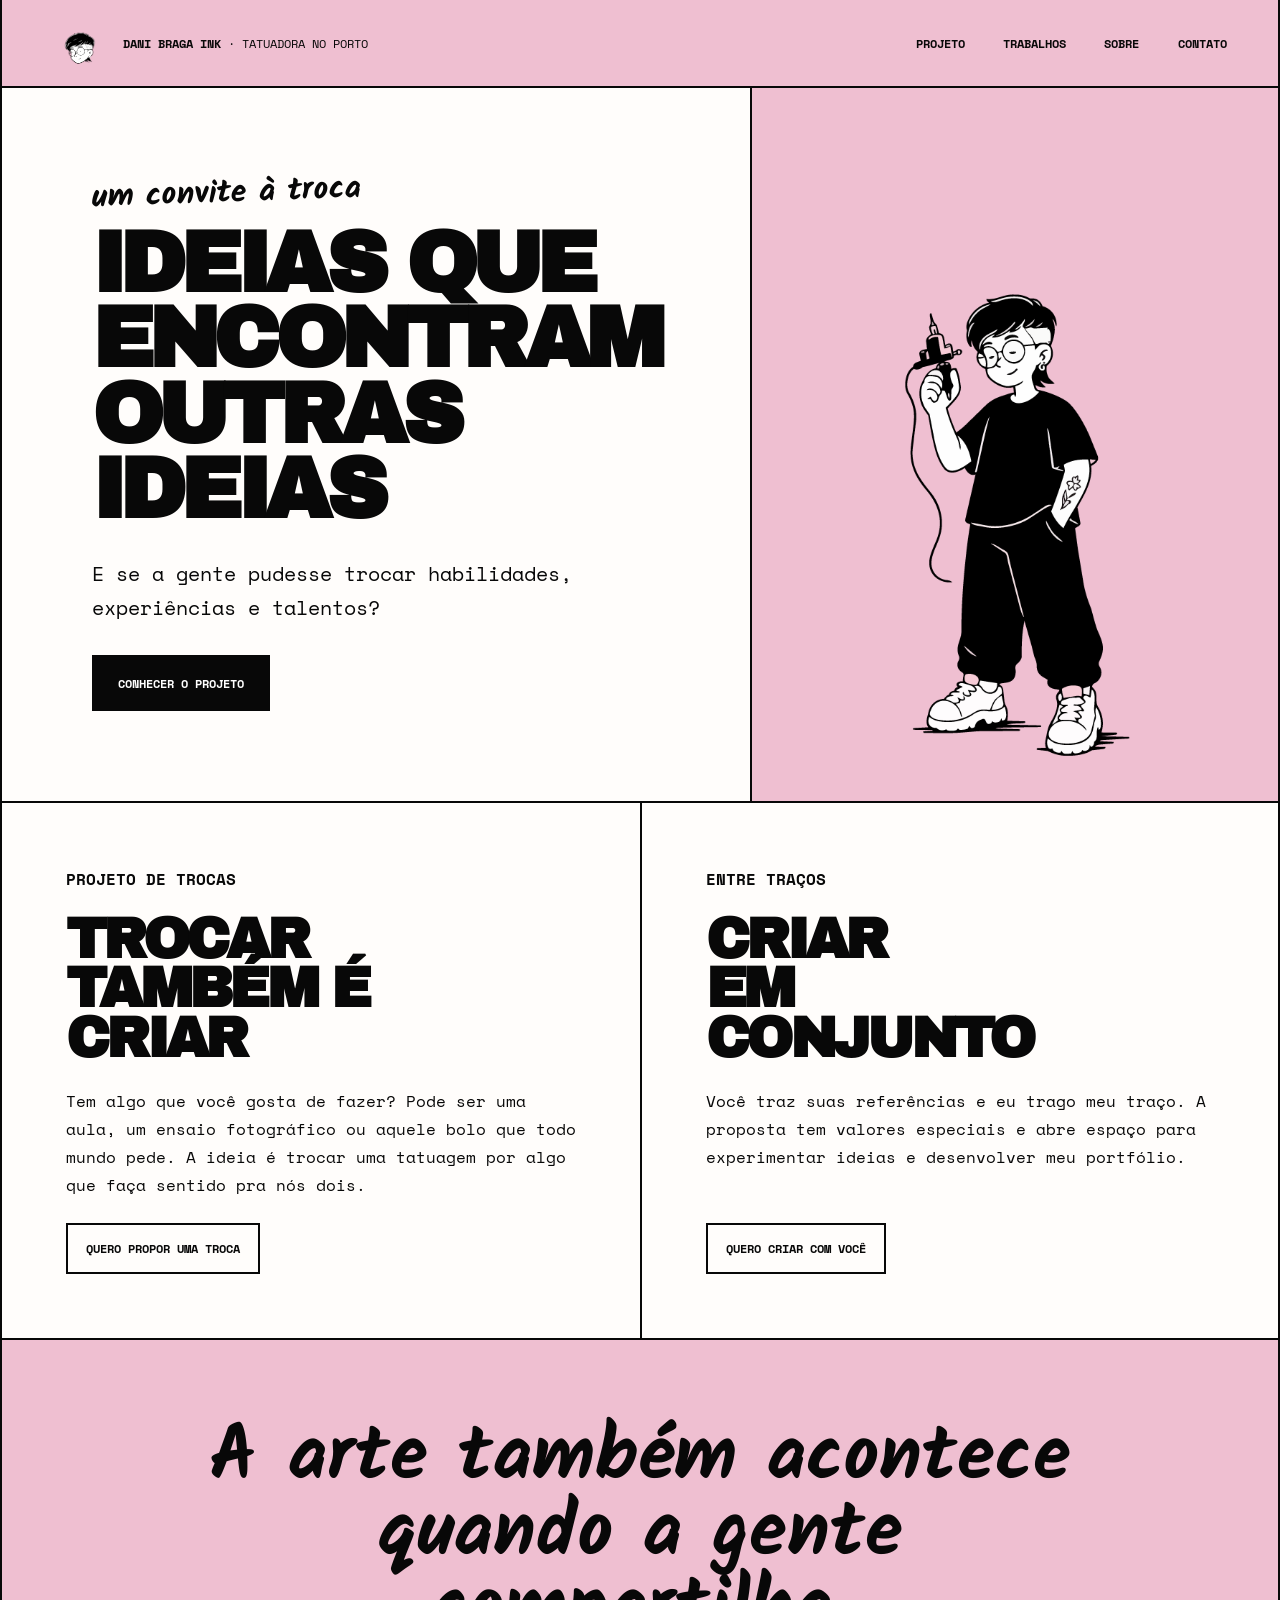
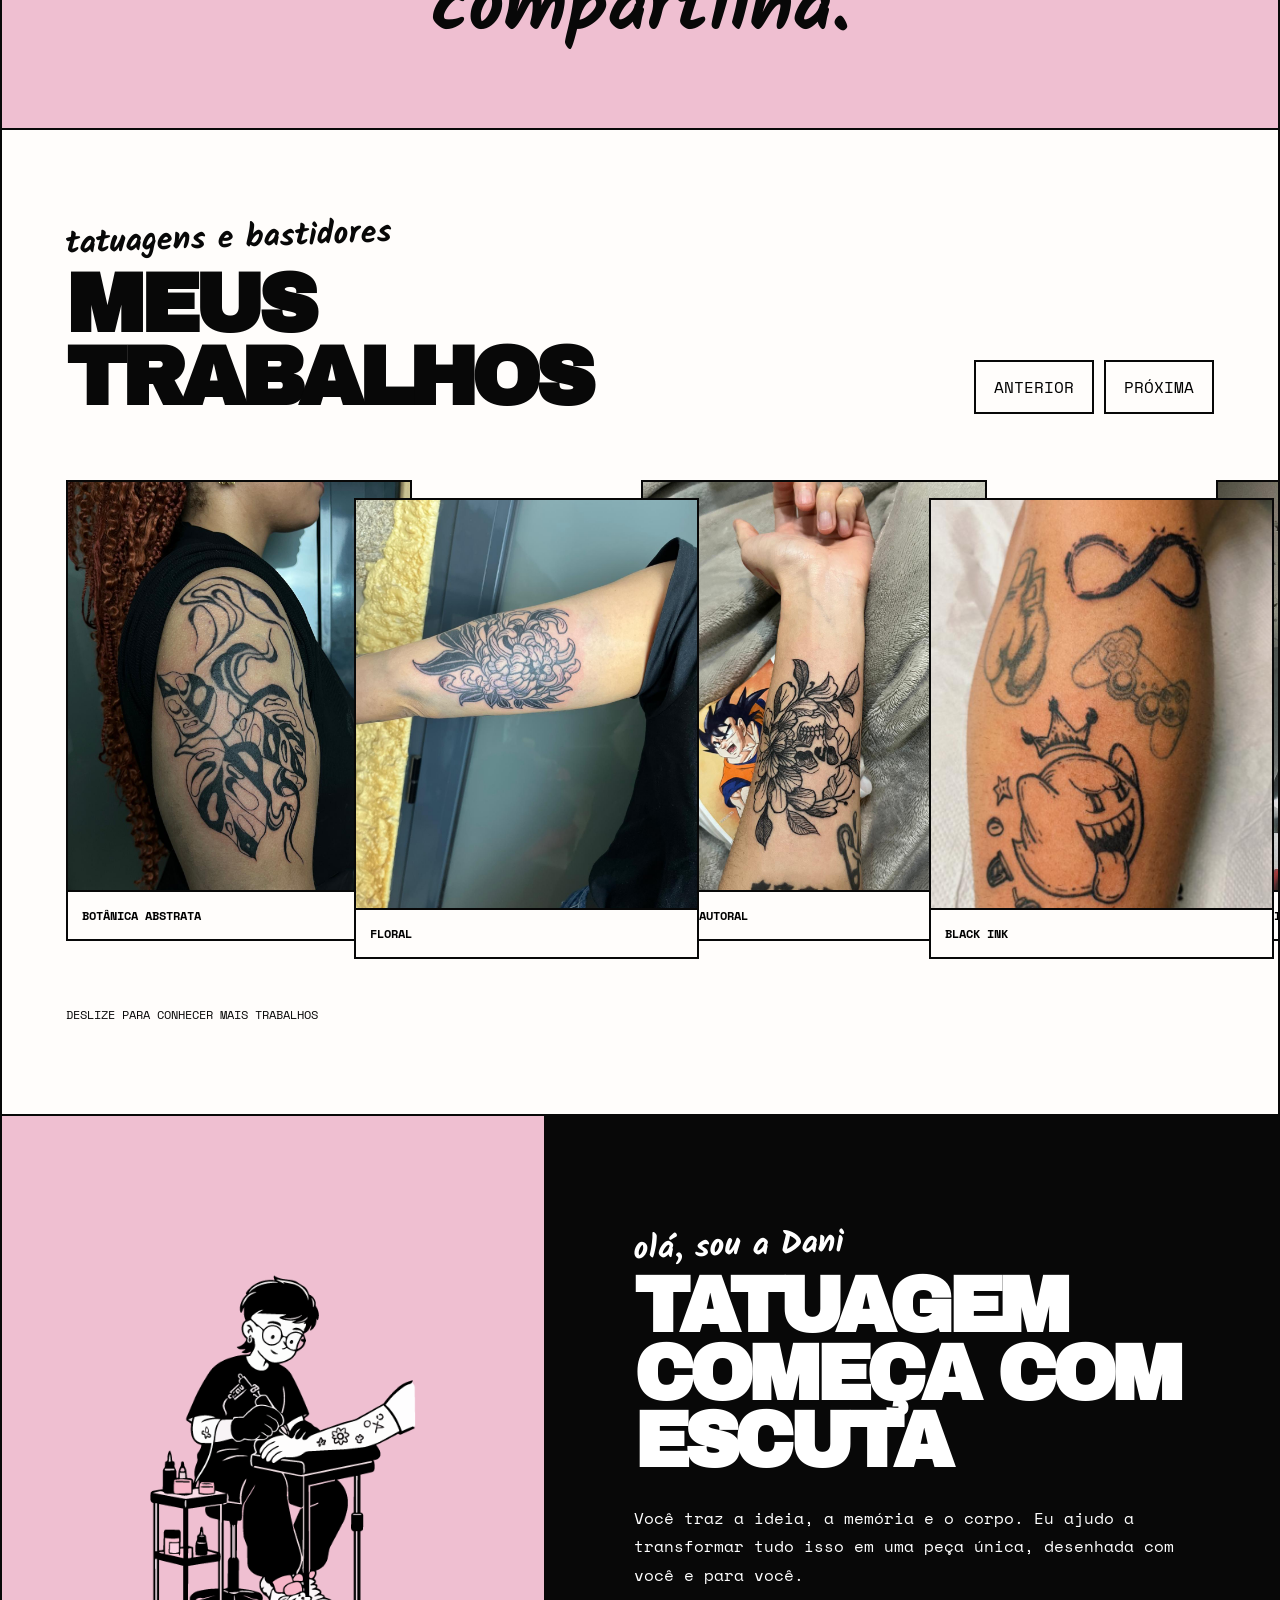
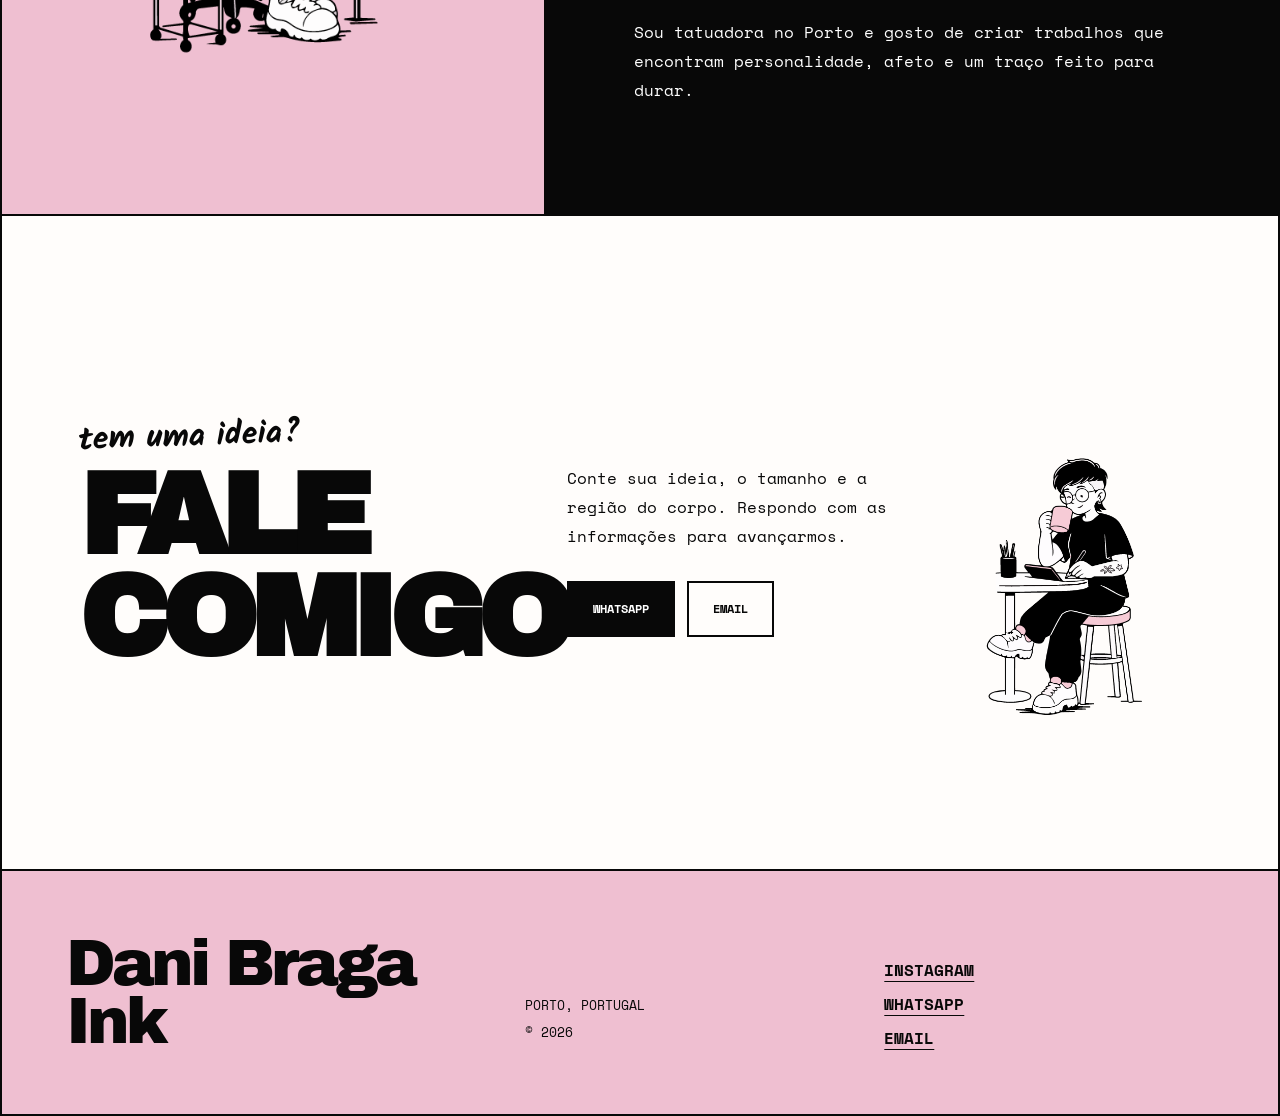
==== commit c0f9cbf4: "sobrepoe cards e limpa manifesto" ====
--- a/DaniBragaink-main/index.html
+++ b/DaniBragaink-main/index.html
@@ -27,7 +27,7 @@
     </div>
   </section>
 
-  <section class="manifesto block" aria-label="Manifesto"><p>A arte também acontece quando a gente compartilha.</p><img src="assets/dani-rosto.png" alt="" width="527" height="768" loading="lazy"></section>
+  <section class="manifesto block" aria-label="Manifesto"><p>A arte também acontece quando a gente compartilha.</p></section>
 
   <section class="works block" id="trabalhos" aria-labelledby="works-title">
     <header class="section-head"><div><p class="hand">tatuagens e bastidores</p><h2 id="works-title">MEUS<br>TRABALHOS</h2></div><div class="carousel-controls" aria-label="Controlos da galeria"><button class="carousel-prev" type="button">Anterior</button><button class="carousel-next" type="button">Próxima</button></div></header>
@@ -53,10 +53,10 @@
 
   <section class="contact block" id="contacto" aria-labelledby="contact-title">
     <div><p class="hand">tem uma ideia?</p><h2 id="contact-title">FALE<br>COMIGO</h2></div>
-    <div class="contact__copy"><p>Conte sua ideia, o tamanho e a região do corpo. Respondo com as informações para avançarmos.</p><div class="contact-actions"><a class="button button--dark js-whatsapp" href="#">WhatsApp</a><a class="button button--light js-email" href="mailto:?subject=Pedido%20de%20orçamento%20Dani%20Braga%20Ink">Email</a></div></div>
+    <div class="contact__copy"><p>Conte sua ideia, o tamanho e a região do corpo. Respondo com as informações para avançarmos.</p><div class="contact-actions"><a class="button button--dark js-whatsapp" href="#">WhatsApp</a><a class="button button--light js-email" href="mailto:danibragatattoo@icloud.com?subject=Pedido%20de%20orçamento%20Dani%20Braga%20Ink">Email</a></div></div>
     <img src="assets/dani2.png" alt="Ilustração de Dani Braga sentada à mesa" width="527" height="768" loading="lazy">
   </section>
 </main>
-<footer class="footer block"><a class="footer__brand" href="#inicio">Dani Braga Ink</a><div><p>Porto, Portugal</p><p>© <span id="year"></span></p></div><div class="footer__links"><a href="https://www.instagram.com/_braga.ink/" target="_blank" rel="noopener noreferrer">Instagram</a><a class="js-whatsapp" href="#">WhatsApp</a><a class="js-email" href="mailto:?subject=Contato%20Dani%20Braga%20Ink">Email</a></div></footer>
+<footer class="footer block"><a class="footer__brand" href="#inicio">Dani Braga Ink</a><div><p>Porto, Portugal</p><p>© <span id="year"></span></p></div><div class="footer__links"><a href="https://www.instagram.com/_braga.ink/" target="_blank" rel="noopener noreferrer">Instagram</a><a class="js-whatsapp" href="#">WhatsApp</a><a class="js-email" href="mailto:danibragatattoo@icloud.com?subject=Contato%20Dani%20Braga%20Ink">Email</a></div></footer>
 <dialog class="lightbox" aria-label="Visualização ampliada"><div class="lightbox__top"><p aria-live="polite"></p><button class="lightbox-close" type="button">Fechar</button></div><div class="lightbox__stage"><img src="" alt=""></div><div class="lightbox__bottom"><button class="lightbox-prev" type="button">Anterior</button><button class="lightbox-next" type="button">Próxima</button></div></dialog>
 </body></html>
--- a/DaniBragaink-main/styles.css
+++ b/DaniBragaink-main/styles.css
@@ -2,11 +2,11 @@
 .topbar{position:sticky;top:0;z-index:20;display:flex;align-items:center;justify-content:space-between;gap:24px;min-height:88px;padding:8px clamp(18px,4vw,56px);background:var(--pink)}.brand{display:flex;align-items:center;gap:12px;font-size:.78rem;font-weight:700;text-decoration:none;text-transform:uppercase}.brand img{width:58px;height:64px;object-fit:cover;object-position:50% 12%;filter:grayscale(1) contrast(1.2)}.brand b{font-weight:400}nav{display:flex;gap:clamp(16px,3vw,40px)}nav a{font-size:.76rem;font-weight:700;text-decoration-thickness:2px;text-underline-offset:5px;text-transform:uppercase}nav a:not(:hover){text-decoration:none}
 .hand{margin:0 0 16px;font:700 clamp(1.35rem,2.5vw,2.2rem)/1 "Kalam",cursive;transform:rotate(-2deg)}h1,h2{margin:0;font-family:"Archivo Black",sans-serif;letter-spacing:-.065em;line-height:.88}h1{font-size:clamp(3.3rem,6.7vw,7rem)}h2{font-size:clamp(3rem,6.5vw,6.7rem)}.button,.text-button{display:inline-flex;align-items:center;justify-content:center;border:2px solid var(--ink);font-size:.78rem;font-weight:700;text-align:center;text-decoration:none;text-transform:uppercase}.button{min-height:56px;padding:15px 24px}.button--dark{background:var(--ink);color:#fff}.button--light{background:var(--paper)}.button:hover,.text-button:hover{background:var(--pink);color:var(--ink)}
 .hero{display:grid;grid-template-columns:1fr 1fr;background:var(--paper)}.hero__intro{display:flex;flex-direction:column;align-items:flex-start;justify-content:center;min-height:690px;padding:clamp(50px,7vw,110px)}.hero__lead{max-width:600px;margin:30px 0;font-size:clamp(1rem,1.6vw,1.35rem);line-height:1.65}.hero__visual{display:flex;align-items:flex-end;justify-content:center;min-height:690px;overflow:hidden;background:var(--pink);border-left:var(--line) solid var(--ink)}.hero__visual img{width:min(72%,520px);height:92%;object-fit:contain;object-position:bottom}.proposals{grid-column:1/-1;display:grid;grid-template-columns:1fr 1fr;border-top:var(--line) solid var(--ink)}.proposals article{display:flex;flex-direction:column;align-items:flex-start;gap:24px;padding:clamp(38px,5vw,76px)}.proposals article+article{border-left:var(--line) solid var(--ink)}.proposals .tag{margin:0;font-weight:700;text-transform:uppercase}.proposals h2{font-size:clamp(2.5rem,4.4vw,4.8rem)}.proposals p:not(.tag){max-width:600px;margin:0;font-size:1rem;line-height:1.75}.text-button{margin-top:auto;padding:14px 18px;background:var(--paper)}
-.manifesto{position:relative;display:flex;align-items:center;justify-content:center;min-height:390px;padding:60px 12%;overflow:hidden;background:var(--pink);text-align:center}.manifesto p{position:relative;z-index:1;max-width:1000px;margin:0;font:700 clamp(2.7rem,6vw,6rem)/.98 "Kalam",cursive}.manifesto img{position:absolute;right:5%;bottom:-160px;width:220px;opacity:.15;filter:grayscale(1)}
-.works{overflow:hidden;padding:clamp(60px,7vw,100px) 0;background:var(--paper)}.section-head{display:flex;align-items:flex-end;justify-content:space-between;gap:30px;padding:0 clamp(24px,5vw,76px) 48px}.carousel-controls{display:flex;gap:10px}.carousel-controls button{padding:13px 18px;border:2px solid var(--ink);background:var(--paper);cursor:pointer;text-transform:uppercase}.carousel-controls button:hover{background:var(--pink)}.carousel{display:flex;gap:20px;overflow-x:auto;padding:6px clamp(24px,5vw,76px) 34px;scroll-padding-inline:clamp(24px,5vw,76px);scroll-snap-type:x mandatory;scrollbar-color:var(--pink) var(--ink);scrollbar-width:thin}.work-card{position:relative;flex:0 0 clamp(270px,27vw,390px);aspect-ratio:3/4;margin:0;padding:0;border:2px solid var(--ink);background:var(--pink);overflow:hidden;scroll-snap-align:start;cursor:zoom-in;transition:transform .2s ease}.work-card:nth-child(even){transform:translateY(18px)}.work-card:hover{transform:translateY(-6px)}.work-card:nth-child(even):hover{transform:translateY(8px)}.work-card img{width:100%;height:100%;object-fit:cover}.work-card span{position:absolute;left:0;right:0;bottom:0;padding:14px;background:var(--paper);border-top:2px solid var(--ink);font-size:.78rem;font-weight:700;text-align:left;text-transform:uppercase}.drag-note{margin:22px clamp(24px,5vw,76px) 0;font-size:.78rem;text-transform:uppercase}
+.manifesto{position:relative;display:flex;align-items:center;justify-content:center;min-height:390px;padding:60px 12%;overflow:hidden;background:var(--pink);text-align:center}.manifesto p{position:relative;z-index:1;max-width:1000px;margin:0;font:700 clamp(2.7rem,6vw,6rem)/.98 "Kalam",cursive}
+.works{overflow:hidden;padding:clamp(60px,7vw,100px) 0;background:var(--paper)}.section-head{display:flex;align-items:flex-end;justify-content:space-between;gap:30px;padding:0 clamp(24px,5vw,76px) 48px}.carousel-controls{display:flex;gap:10px}.carousel-controls button{padding:13px 18px;border:2px solid var(--ink);background:var(--paper);cursor:pointer;text-transform:uppercase}.carousel-controls button:hover{background:var(--pink)}.carousel{display:flex;gap:0;overflow-x:auto;padding:18px clamp(24px,5vw,76px) 42px;scroll-padding-inline:clamp(24px,5vw,76px);scroll-snap-type:x mandatory;scrollbar-color:var(--pink) var(--ink);scrollbar-width:thin}.work-card{position:relative;flex:0 0 clamp(270px,27vw,390px);aspect-ratio:3/4;margin:0;padding:0;border:2px solid var(--ink);background:var(--pink);overflow:hidden;scroll-snap-align:start;cursor:zoom-in;transition:transform .2s ease;z-index:1}.work-card+.work-card{margin-left:-58px}.work-card:nth-child(even){transform:translateY(18px);z-index:2}.work-card:hover{transform:translateY(-10px);z-index:10}.work-card:nth-child(even):hover{transform:translateY(5px)}.work-card img{width:100%;height:100%;object-fit:cover}.work-card span{position:absolute;left:0;right:0;bottom:0;padding:14px;background:var(--paper);border-top:2px solid var(--ink);font-size:.78rem;font-weight:700;text-align:left;text-transform:uppercase}.drag-note{margin:22px clamp(24px,5vw,76px) 0;font-size:.78rem;text-transform:uppercase}
 .about{display:grid;grid-template-columns:.85fr 1.15fr;min-height:700px;background:var(--ink);color:#fff}.about__art{display:flex;align-items:flex-end;justify-content:center;overflow:hidden;background:var(--pink)}.about__art img{width:min(78%,500px);max-height:660px;object-fit:contain;object-position:bottom}.about__copy{display:flex;flex-direction:column;justify-content:center;padding:clamp(50px,7vw,110px)}.about__copy p:not(.hand){max-width:720px;margin:28px 0 0;font-size:1rem;line-height:1.8}.about__copy h2{font-size:clamp(3.2rem,6vw,6.2rem)}
 .contact{position:relative;display:grid;grid-template-columns:1fr .75fr .55fr;align-items:center;min-height:570px;padding:clamp(48px,6vw,90px);overflow:hidden;background:var(--paper)}.contact h2{font-size:clamp(4.5rem,9vw,9rem)}.contact__copy{position:relative;z-index:2}.contact__copy>p{max-width:430px;font-size:1rem;line-height:1.8}.contact-actions{display:flex;flex-wrap:wrap;gap:12px;margin-top:30px}.contact>img{align-self:end;width:320px;max-height:500px;object-fit:contain;object-position:bottom}.footer{display:grid;grid-template-columns:1.3fr 1fr 1fr;gap:30px;align-items:end;padding:clamp(40px,5vw,70px);background:var(--pink)}.footer__brand{font-family:"Archivo Black",sans-serif;font-size:clamp(2.5rem,5vw,5.5rem);letter-spacing:-.06em;line-height:.9;text-decoration:none}.footer p{margin:8px 0;font-size:.8rem;text-transform:uppercase}.footer__links{display:flex;flex-direction:column;align-items:flex-start;gap:10px}.footer__links a{font-weight:700;text-underline-offset:5px;text-transform:uppercase}
 .lightbox{width:100vw;max-width:none;height:100vh;max-height:none;margin:0;padding:16px;border:0;background:rgba(8,8,8,.97);color:#fff}.lightbox::backdrop{background:#080808}.lightbox[open]{display:grid;grid-template-rows:auto minmax(0,1fr) auto;gap:14px}.lightbox__top,.lightbox__bottom{display:flex;align-items:center;justify-content:space-between;gap:16px}.lightbox__top p{margin:0}.lightbox button{min-width:120px;padding:12px 18px;border:2px solid #fff;background:#080808;color:#fff;cursor:pointer;text-transform:uppercase}.lightbox__stage{display:flex;align-items:center;justify-content:center;min-height:0}.lightbox__stage img{max-width:100%;max-height:100%;width:auto;height:auto}.lightbox__bottom{justify-content:center}
 @media(max-width:900px){html{scroll-padding-top:128px}.topbar{position:relative;align-items:flex-start;flex-direction:column;gap:10px;padding:10px 14px 14px}.brand img{width:42px;height:46px}.brand span{font-size:.62rem}.topbar nav{display:grid;grid-template-columns:repeat(4,1fr);width:100%;gap:4px}.topbar nav a{font-size:.58rem;text-align:center}.hero{grid-template-columns:1fr}.hero__intro{min-height:590px;padding:60px 24px}.hero__visual{min-height:520px;border-top:var(--line) solid var(--ink);border-left:0}.hero__visual img{height:490px}.proposals{grid-template-columns:1fr}.proposals article{padding:48px 24px}.proposals article+article{border-top:var(--line) solid var(--ink);border-left:0}.manifesto{min-height:340px;padding:60px 24px}.section-head{align-items:flex-start;flex-direction:column}.work-card{flex-basis:min(78vw,340px)}.about{grid-template-columns:1fr}.about__art{min-height:500px}.about__copy{padding:65px 24px}.contact{grid-template-columns:1fr;padding:65px 24px 0;text-align:center}.contact__copy>p{margin-inline:auto}.contact-actions{justify-content:center}.contact>img{justify-self:center;width:260px;margin-top:35px}.footer{grid-template-columns:1fr;text-align:center}.footer__links{align-items:center}}
-@media(max-width:520px){.carousel-controls{width:100%}.carousel-controls button{flex:1}.contact-actions{flex-direction:column}.contact-actions .button{width:100%}.lightbox__top p{max-width:55%;font-size:.7rem}.lightbox__bottom{gap:8px}.lightbox__bottom button{min-width:0;flex:1}}
+@media(max-width:520px){.carousel-controls{width:100%}.carousel-controls button{flex:1}.work-card+.work-card{margin-left:-30px}.contact-actions{flex-direction:column}.contact-actions .button{width:100%}.lightbox__top p{max-width:55%;font-size:.7rem}.lightbox__bottom{gap:8px}.lightbox__bottom button{min-width:0;flex:1}}
 @media(prefers-reduced-motion:reduce){html{scroll-behavior:auto}.work-card{transition:none}}
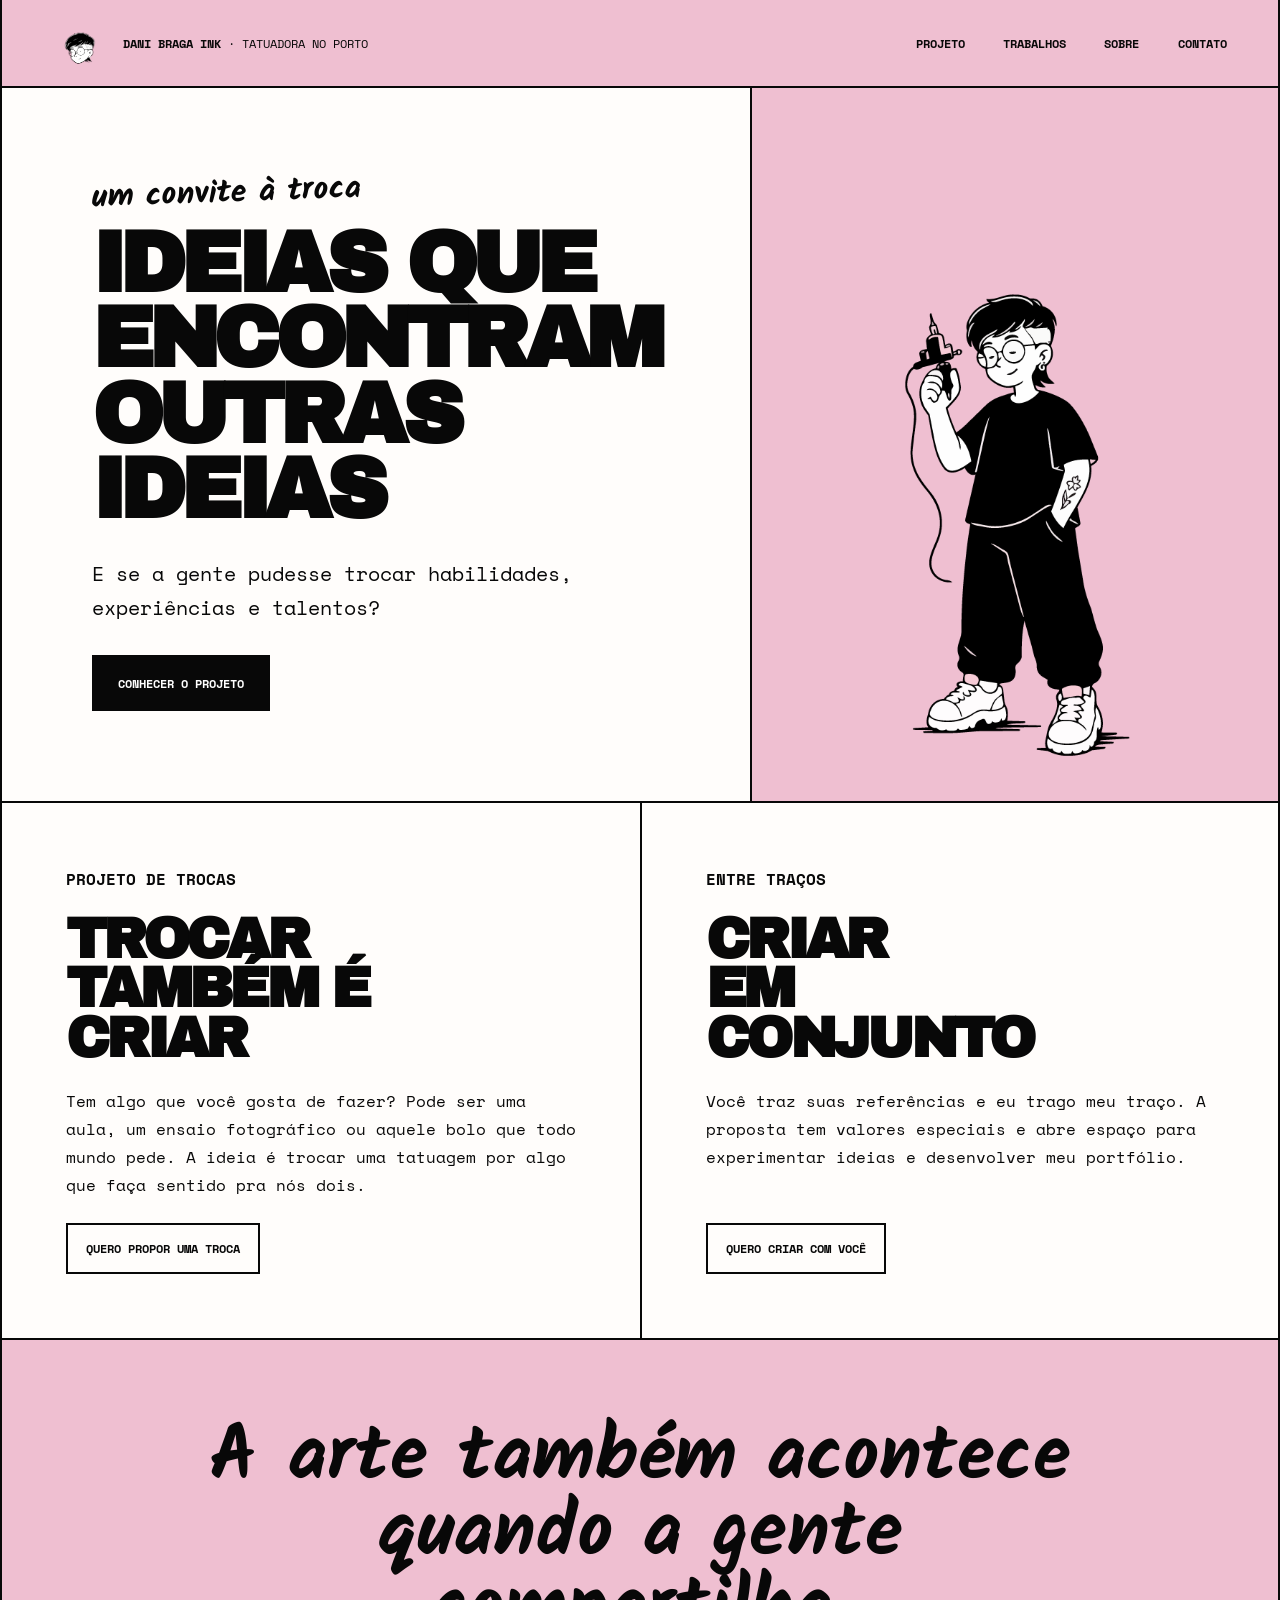
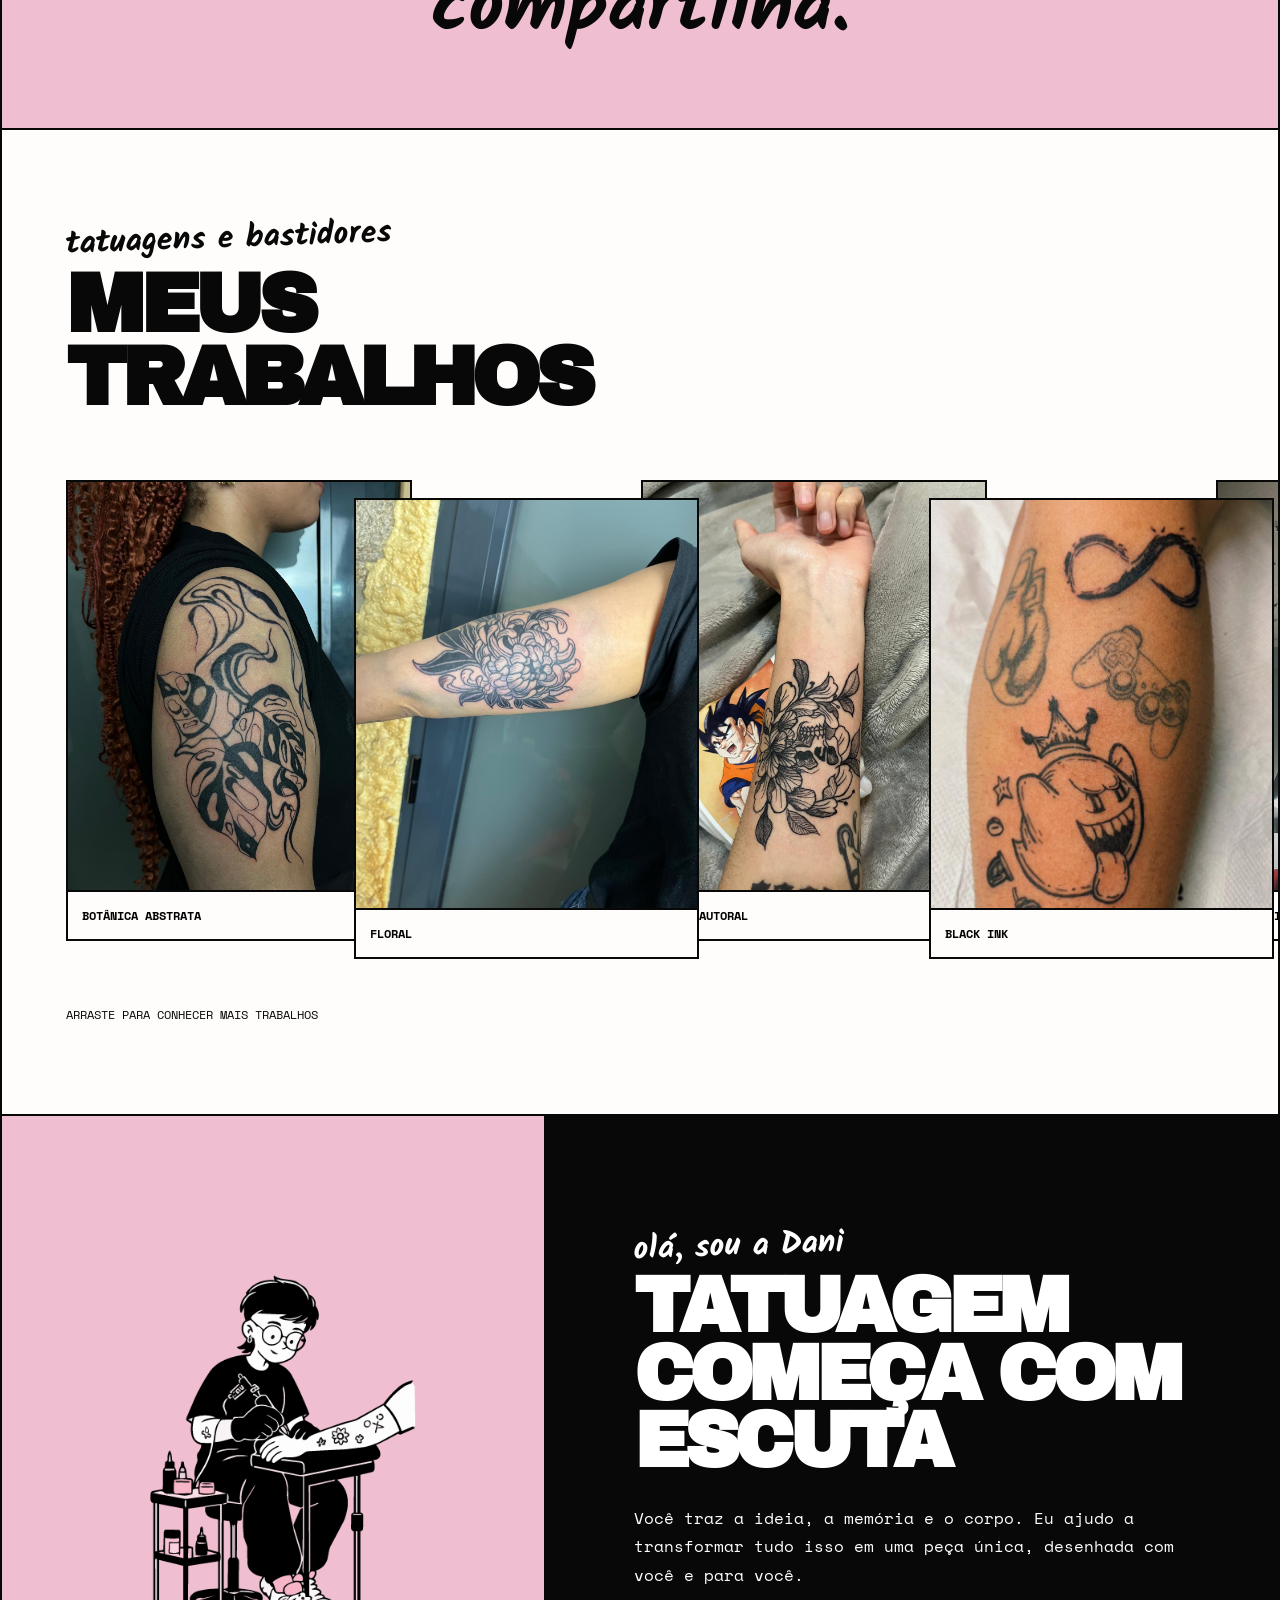
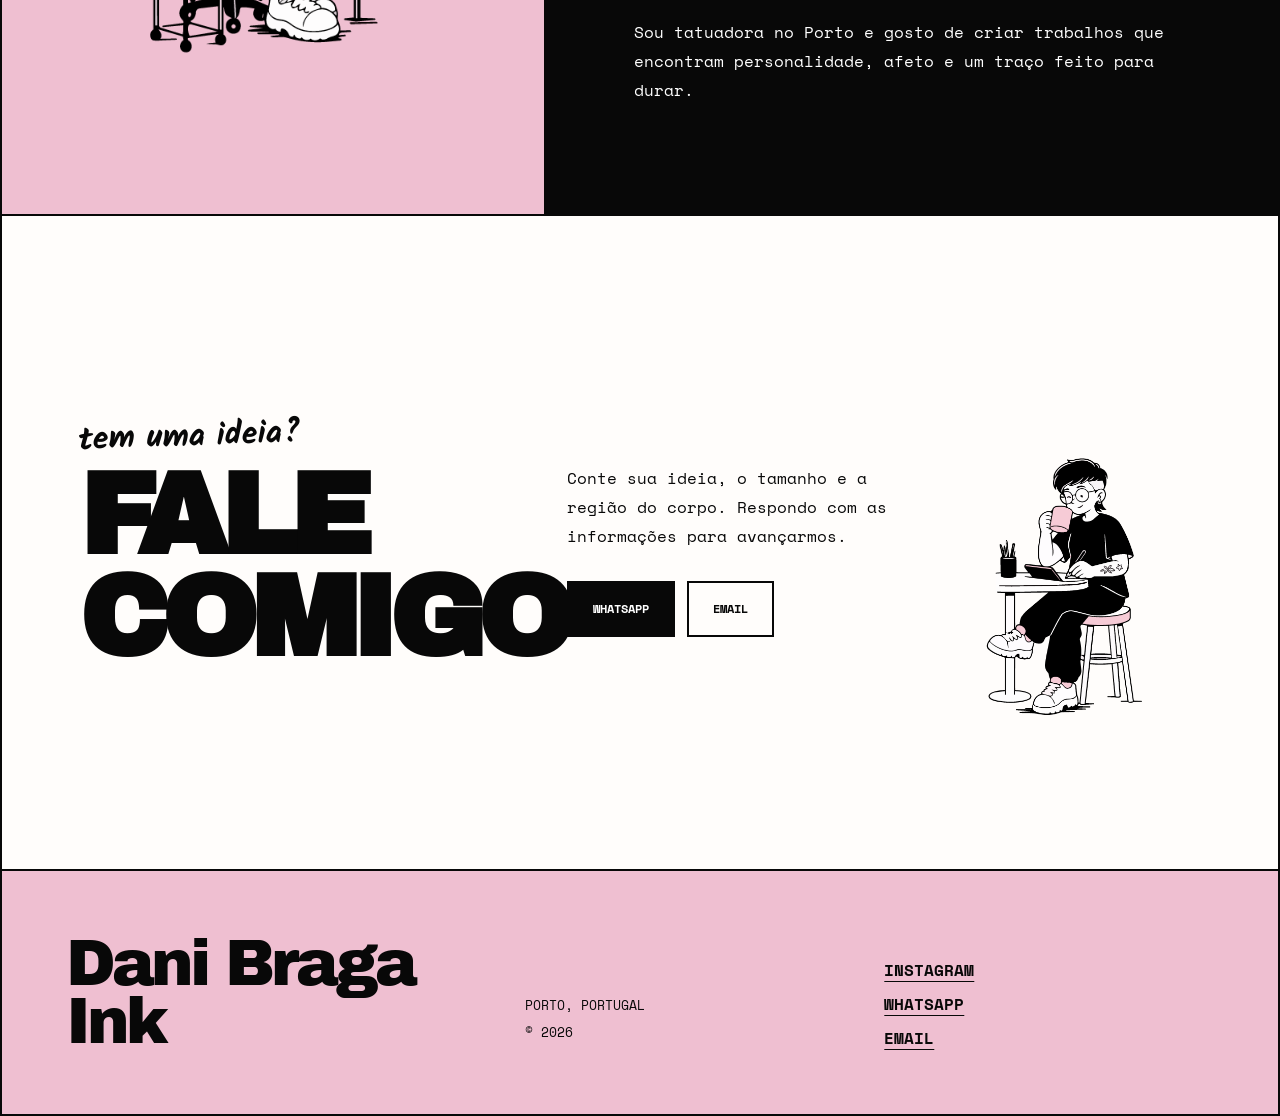
==== commit ebe338ce: "automatiza carrossel com arrasto" ====
--- a/DaniBragaink-main/index.html
+++ b/DaniBragaink-main/index.html
@@ -30,7 +30,7 @@
   <section class="manifesto block" aria-label="Manifesto"><p>A arte também acontece quando a gente compartilha.</p></section>
 
   <section class="works block" id="trabalhos" aria-labelledby="works-title">
-    <header class="section-head"><div><p class="hand">tatuagens e bastidores</p><h2 id="works-title">MEUS<br>TRABALHOS</h2></div><div class="carousel-controls" aria-label="Controlos da galeria"><button class="carousel-prev" type="button">Anterior</button><button class="carousel-next" type="button">Próxima</button></div></header>
+    <header class="section-head"><div><p class="hand">tatuagens e bastidores</p><h2 id="works-title">MEUS<br>TRABALHOS</h2></div></header>
     <div class="carousel" tabindex="0" aria-label="Galeria horizontal de trabalhos">
       <button class="work-card" type="button"><img src="assets/tattoo-1.jpeg" alt="Tatuagem botânica abstrata no braço" width="1200" height="1600"><span>Botânica abstrata</span></button>
       <button class="work-card" type="button"><img src="assets/tattoo-2.jpeg" alt="Tatuagem floral no antebraço" width="1200" height="1600"><span>Floral</span></button>
@@ -43,7 +43,7 @@
       <button class="work-card" type="button"><img src="assets/tattoo-10.jpg" alt="Tatuagem nas costas criada por Dani Braga" width="1440" height="1440" loading="lazy"><span>Costas</span></button>
       <button class="work-card work-card--behind" type="button"><img src="assets/tattoo-3.jpeg" alt="Dani Braga durante uma sessão de tatuagem" width="1200" height="1600" loading="lazy"><span>Bastidores</span></button>
     </div>
-    <p class="drag-note">Deslize para conhecer mais trabalhos</p>
+    <p class="drag-note">Arraste para conhecer mais trabalhos</p>
   </section>
 
   <section class="about block" id="sobre" aria-labelledby="about-title">
--- a/DaniBragaink-main/styles.css
+++ b/DaniBragaink-main/styles.css
@@ -3,10 +3,10 @@
 .hand{margin:0 0 16px;font:700 clamp(1.35rem,2.5vw,2.2rem)/1 "Kalam",cursive;transform:rotate(-2deg)}h1,h2{margin:0;font-family:"Archivo Black",sans-serif;letter-spacing:-.065em;line-height:.88}h1{font-size:clamp(3.3rem,6.7vw,7rem)}h2{font-size:clamp(3rem,6.5vw,6.7rem)}.button,.text-button{display:inline-flex;align-items:center;justify-content:center;border:2px solid var(--ink);font-size:.78rem;font-weight:700;text-align:center;text-decoration:none;text-transform:uppercase}.button{min-height:56px;padding:15px 24px}.button--dark{background:var(--ink);color:#fff}.button--light{background:var(--paper)}.button:hover,.text-button:hover{background:var(--pink);color:var(--ink)}
 .hero{display:grid;grid-template-columns:1fr 1fr;background:var(--paper)}.hero__intro{display:flex;flex-direction:column;align-items:flex-start;justify-content:center;min-height:690px;padding:clamp(50px,7vw,110px)}.hero__lead{max-width:600px;margin:30px 0;font-size:clamp(1rem,1.6vw,1.35rem);line-height:1.65}.hero__visual{display:flex;align-items:flex-end;justify-content:center;min-height:690px;overflow:hidden;background:var(--pink);border-left:var(--line) solid var(--ink)}.hero__visual img{width:min(72%,520px);height:92%;object-fit:contain;object-position:bottom}.proposals{grid-column:1/-1;display:grid;grid-template-columns:1fr 1fr;border-top:var(--line) solid var(--ink)}.proposals article{display:flex;flex-direction:column;align-items:flex-start;gap:24px;padding:clamp(38px,5vw,76px)}.proposals article+article{border-left:var(--line) solid var(--ink)}.proposals .tag{margin:0;font-weight:700;text-transform:uppercase}.proposals h2{font-size:clamp(2.5rem,4.4vw,4.8rem)}.proposals p:not(.tag){max-width:600px;margin:0;font-size:1rem;line-height:1.75}.text-button{margin-top:auto;padding:14px 18px;background:var(--paper)}
 .manifesto{position:relative;display:flex;align-items:center;justify-content:center;min-height:390px;padding:60px 12%;overflow:hidden;background:var(--pink);text-align:center}.manifesto p{position:relative;z-index:1;max-width:1000px;margin:0;font:700 clamp(2.7rem,6vw,6rem)/.98 "Kalam",cursive}
-.works{overflow:hidden;padding:clamp(60px,7vw,100px) 0;background:var(--paper)}.section-head{display:flex;align-items:flex-end;justify-content:space-between;gap:30px;padding:0 clamp(24px,5vw,76px) 48px}.carousel-controls{display:flex;gap:10px}.carousel-controls button{padding:13px 18px;border:2px solid var(--ink);background:var(--paper);cursor:pointer;text-transform:uppercase}.carousel-controls button:hover{background:var(--pink)}.carousel{display:flex;gap:0;overflow-x:auto;padding:18px clamp(24px,5vw,76px) 42px;scroll-padding-inline:clamp(24px,5vw,76px);scroll-snap-type:x mandatory;scrollbar-color:var(--pink) var(--ink);scrollbar-width:thin}.work-card{position:relative;flex:0 0 clamp(270px,27vw,390px);aspect-ratio:3/4;margin:0;padding:0;border:2px solid var(--ink);background:var(--pink);overflow:hidden;scroll-snap-align:start;cursor:zoom-in;transition:transform .2s ease;z-index:1}.work-card+.work-card{margin-left:-58px}.work-card:nth-child(even){transform:translateY(18px);z-index:2}.work-card:hover{transform:translateY(-10px);z-index:10}.work-card:nth-child(even):hover{transform:translateY(5px)}.work-card img{width:100%;height:100%;object-fit:cover}.work-card span{position:absolute;left:0;right:0;bottom:0;padding:14px;background:var(--paper);border-top:2px solid var(--ink);font-size:.78rem;font-weight:700;text-align:left;text-transform:uppercase}.drag-note{margin:22px clamp(24px,5vw,76px) 0;font-size:.78rem;text-transform:uppercase}
+.works{overflow:hidden;padding:clamp(60px,7vw,100px) 0;background:var(--paper)}.section-head{display:flex;align-items:flex-end;justify-content:space-between;gap:30px;padding:0 clamp(24px,5vw,76px) 48px}.carousel{display:flex;gap:0;overflow-x:auto;padding:18px clamp(24px,5vw,76px) 42px;scroll-padding-inline:clamp(24px,5vw,76px);scroll-snap-type:x mandatory;scrollbar-width:none;cursor:grab;touch-action:pan-x;user-select:none}.carousel::-webkit-scrollbar{display:none}.carousel.is-dragging{cursor:grabbing;scroll-snap-type:none}.work-card{position:relative;flex:0 0 clamp(270px,27vw,390px);aspect-ratio:3/4;margin:0;padding:0;border:2px solid var(--ink);background:var(--pink);overflow:hidden;scroll-snap-align:start;cursor:zoom-in;transition:transform .2s ease;z-index:1}.work-card+.work-card{margin-left:-58px}.work-card:nth-child(even){transform:translateY(18px);z-index:2}.work-card:hover{transform:translateY(-10px);z-index:10}.work-card:nth-child(even):hover{transform:translateY(5px)}.work-card img{width:100%;height:100%;object-fit:cover;pointer-events:none}.work-card span{position:absolute;left:0;right:0;bottom:0;padding:14px;background:var(--paper);border-top:2px solid var(--ink);font-size:.78rem;font-weight:700;text-align:left;text-transform:uppercase}.drag-note{margin:22px clamp(24px,5vw,76px) 0;font-size:.78rem;text-transform:uppercase}
 .about{display:grid;grid-template-columns:.85fr 1.15fr;min-height:700px;background:var(--ink);color:#fff}.about__art{display:flex;align-items:flex-end;justify-content:center;overflow:hidden;background:var(--pink)}.about__art img{width:min(78%,500px);max-height:660px;object-fit:contain;object-position:bottom}.about__copy{display:flex;flex-direction:column;justify-content:center;padding:clamp(50px,7vw,110px)}.about__copy p:not(.hand){max-width:720px;margin:28px 0 0;font-size:1rem;line-height:1.8}.about__copy h2{font-size:clamp(3.2rem,6vw,6.2rem)}
 .contact{position:relative;display:grid;grid-template-columns:1fr .75fr .55fr;align-items:center;min-height:570px;padding:clamp(48px,6vw,90px);overflow:hidden;background:var(--paper)}.contact h2{font-size:clamp(4.5rem,9vw,9rem)}.contact__copy{position:relative;z-index:2}.contact__copy>p{max-width:430px;font-size:1rem;line-height:1.8}.contact-actions{display:flex;flex-wrap:wrap;gap:12px;margin-top:30px}.contact>img{align-self:end;width:320px;max-height:500px;object-fit:contain;object-position:bottom}.footer{display:grid;grid-template-columns:1.3fr 1fr 1fr;gap:30px;align-items:end;padding:clamp(40px,5vw,70px);background:var(--pink)}.footer__brand{font-family:"Archivo Black",sans-serif;font-size:clamp(2.5rem,5vw,5.5rem);letter-spacing:-.06em;line-height:.9;text-decoration:none}.footer p{margin:8px 0;font-size:.8rem;text-transform:uppercase}.footer__links{display:flex;flex-direction:column;align-items:flex-start;gap:10px}.footer__links a{font-weight:700;text-underline-offset:5px;text-transform:uppercase}
 .lightbox{width:100vw;max-width:none;height:100vh;max-height:none;margin:0;padding:16px;border:0;background:rgba(8,8,8,.97);color:#fff}.lightbox::backdrop{background:#080808}.lightbox[open]{display:grid;grid-template-rows:auto minmax(0,1fr) auto;gap:14px}.lightbox__top,.lightbox__bottom{display:flex;align-items:center;justify-content:space-between;gap:16px}.lightbox__top p{margin:0}.lightbox button{min-width:120px;padding:12px 18px;border:2px solid #fff;background:#080808;color:#fff;cursor:pointer;text-transform:uppercase}.lightbox__stage{display:flex;align-items:center;justify-content:center;min-height:0}.lightbox__stage img{max-width:100%;max-height:100%;width:auto;height:auto}.lightbox__bottom{justify-content:center}
 @media(max-width:900px){html{scroll-padding-top:128px}.topbar{position:relative;align-items:flex-start;flex-direction:column;gap:10px;padding:10px 14px 14px}.brand img{width:42px;height:46px}.brand span{font-size:.62rem}.topbar nav{display:grid;grid-template-columns:repeat(4,1fr);width:100%;gap:4px}.topbar nav a{font-size:.58rem;text-align:center}.hero{grid-template-columns:1fr}.hero__intro{min-height:590px;padding:60px 24px}.hero__visual{min-height:520px;border-top:var(--line) solid var(--ink);border-left:0}.hero__visual img{height:490px}.proposals{grid-template-columns:1fr}.proposals article{padding:48px 24px}.proposals article+article{border-top:var(--line) solid var(--ink);border-left:0}.manifesto{min-height:340px;padding:60px 24px}.section-head{align-items:flex-start;flex-direction:column}.work-card{flex-basis:min(78vw,340px)}.about{grid-template-columns:1fr}.about__art{min-height:500px}.about__copy{padding:65px 24px}.contact{grid-template-columns:1fr;padding:65px 24px 0;text-align:center}.contact__copy>p{margin-inline:auto}.contact-actions{justify-content:center}.contact>img{justify-self:center;width:260px;margin-top:35px}.footer{grid-template-columns:1fr;text-align:center}.footer__links{align-items:center}}
-@media(max-width:520px){.carousel-controls{width:100%}.carousel-controls button{flex:1}.work-card+.work-card{margin-left:-30px}.contact-actions{flex-direction:column}.contact-actions .button{width:100%}.lightbox__top p{max-width:55%;font-size:.7rem}.lightbox__bottom{gap:8px}.lightbox__bottom button{min-width:0;flex:1}}
+@media(max-width:520px){.work-card+.work-card{margin-left:-30px}.contact-actions{flex-direction:column}.contact-actions .button{width:100%}.lightbox__top p{max-width:55%;font-size:.7rem}.lightbox__bottom{gap:8px}.lightbox__bottom button{min-width:0;flex:1}}
 @media(prefers-reduced-motion:reduce){html{scroll-behavior:auto}.work-card{transition:none}}
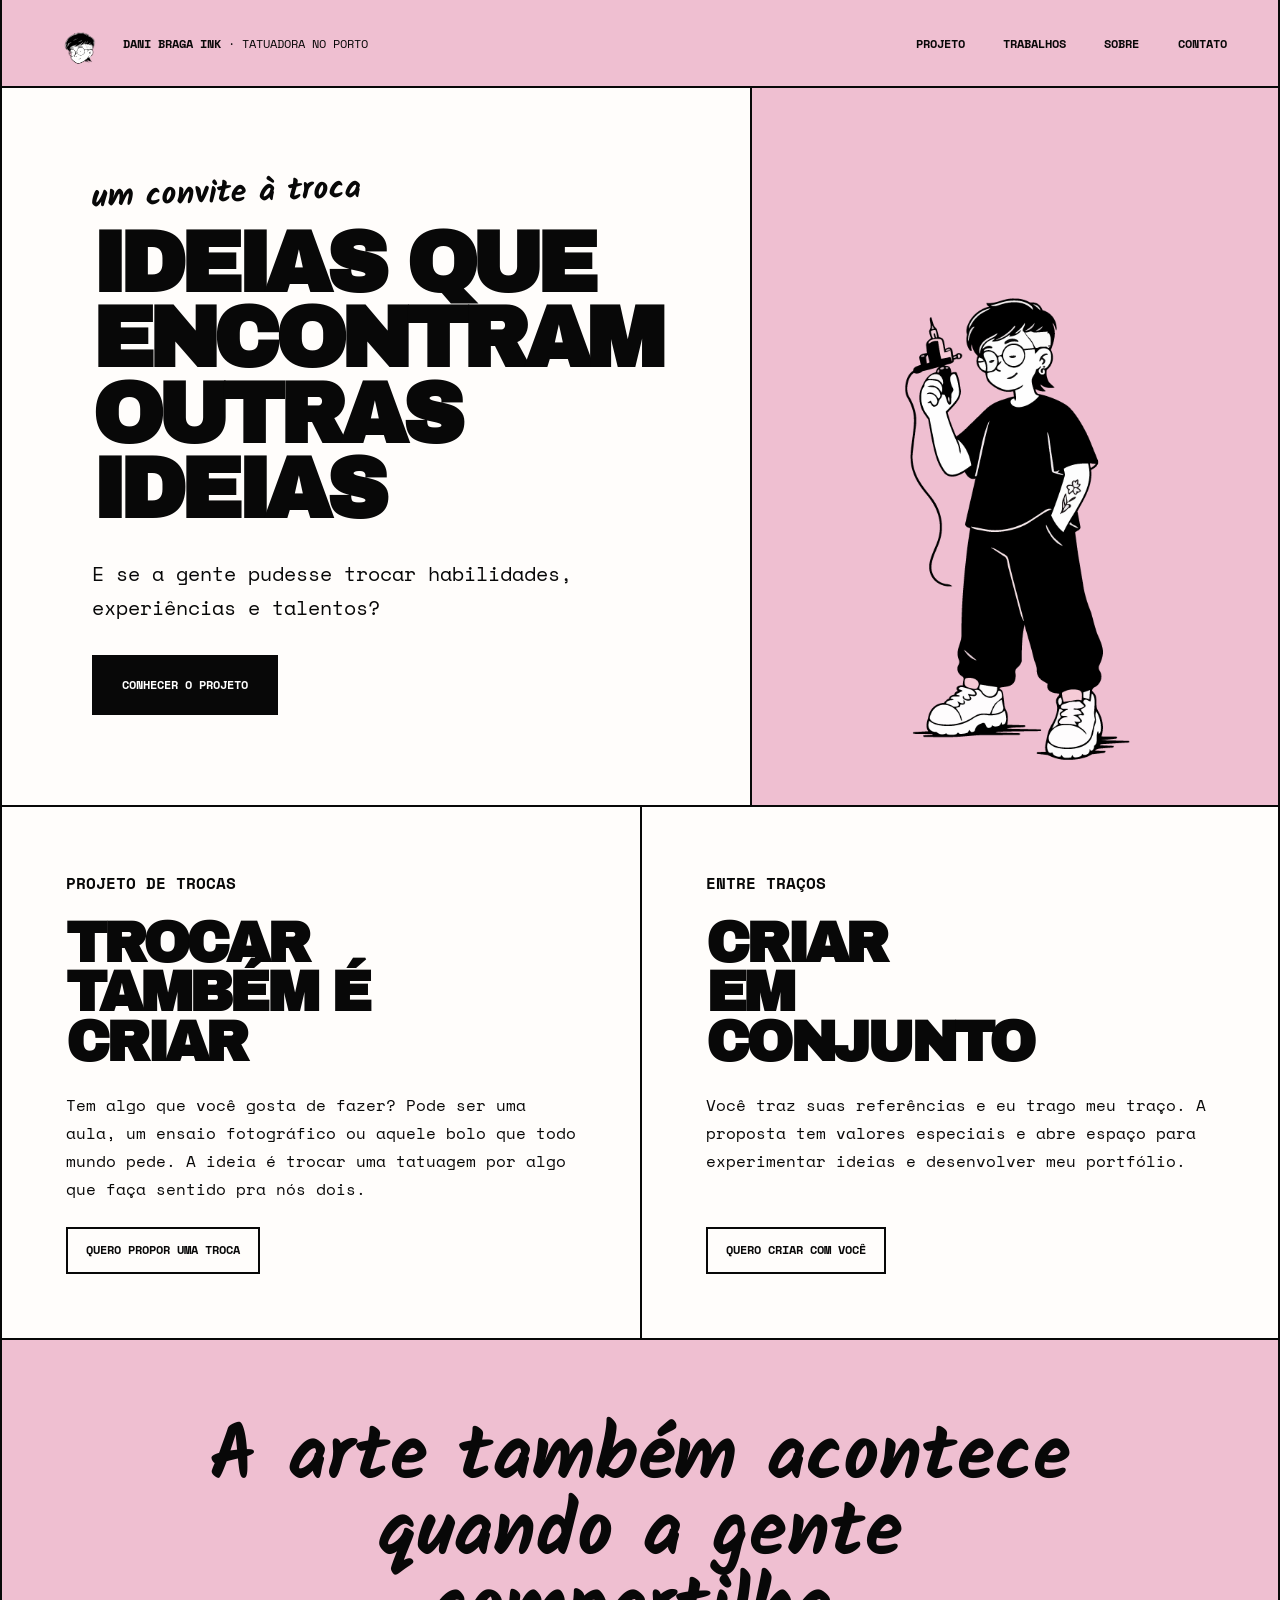
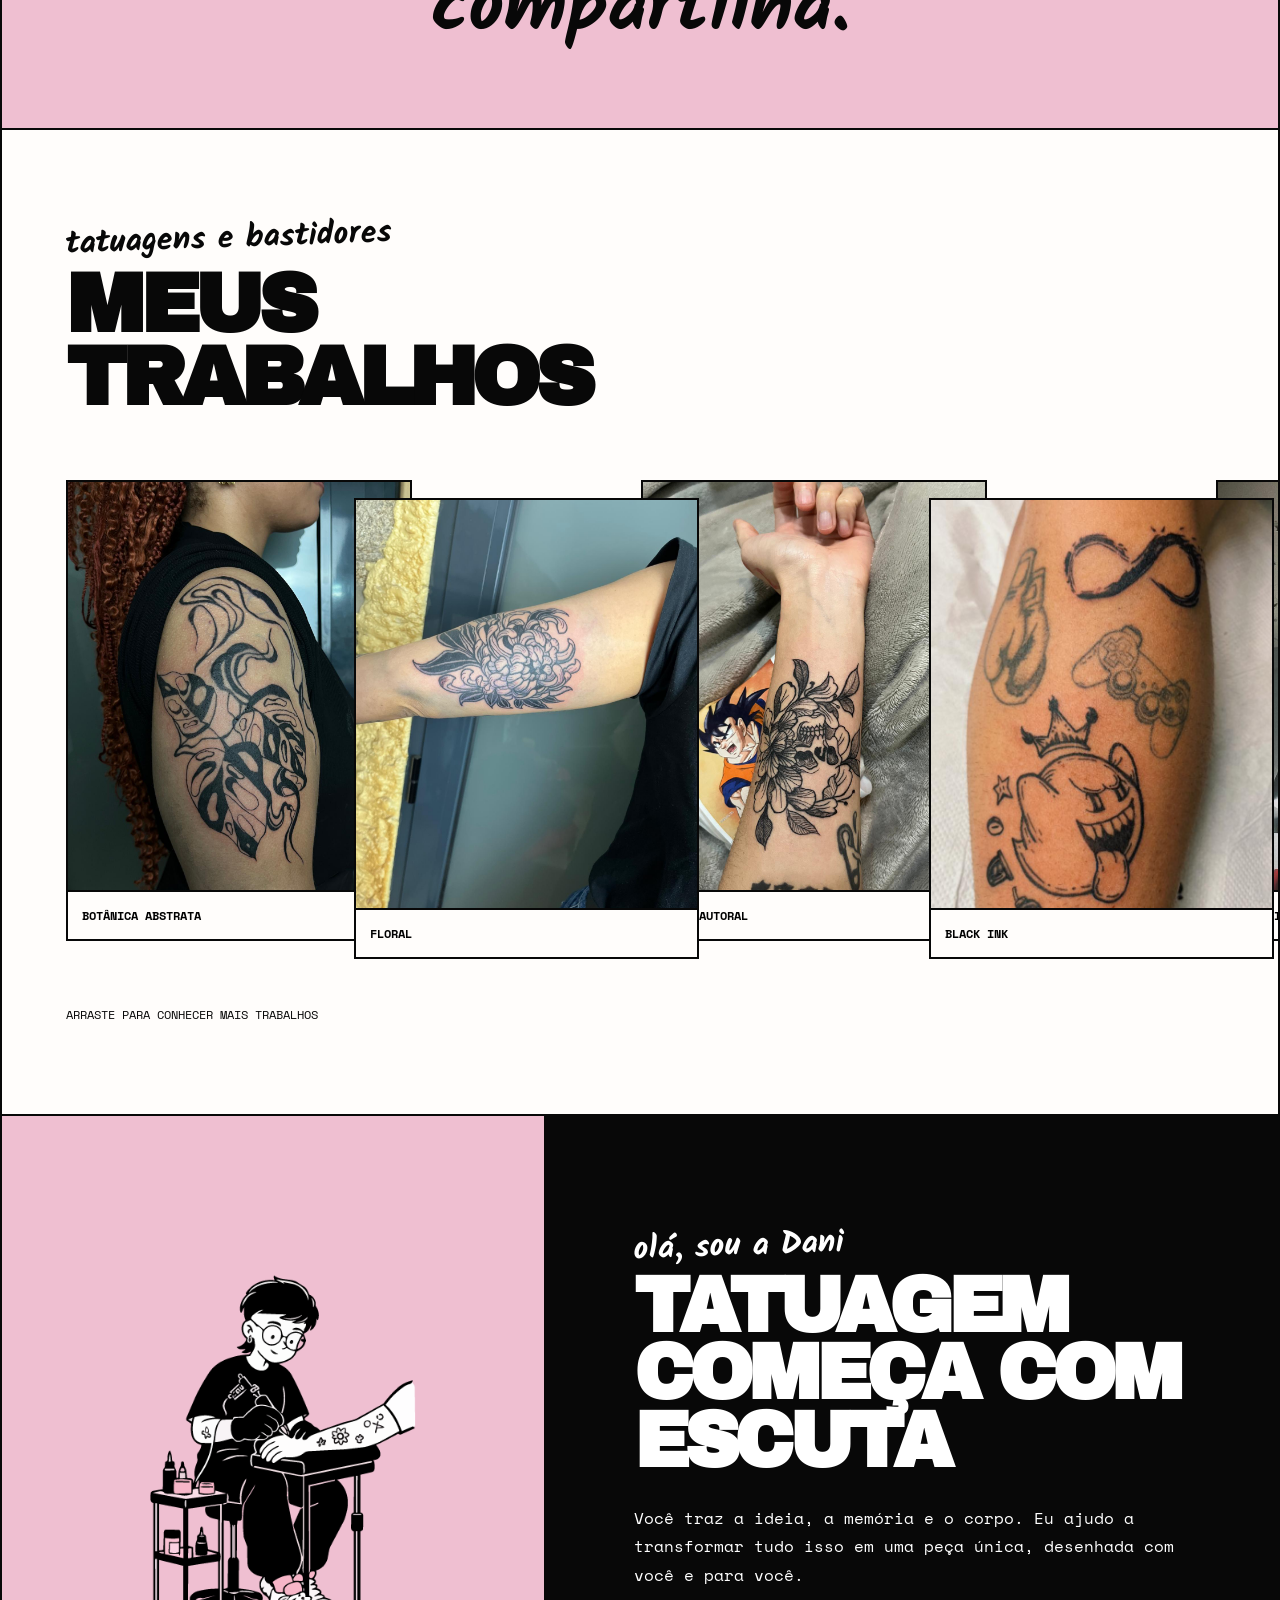
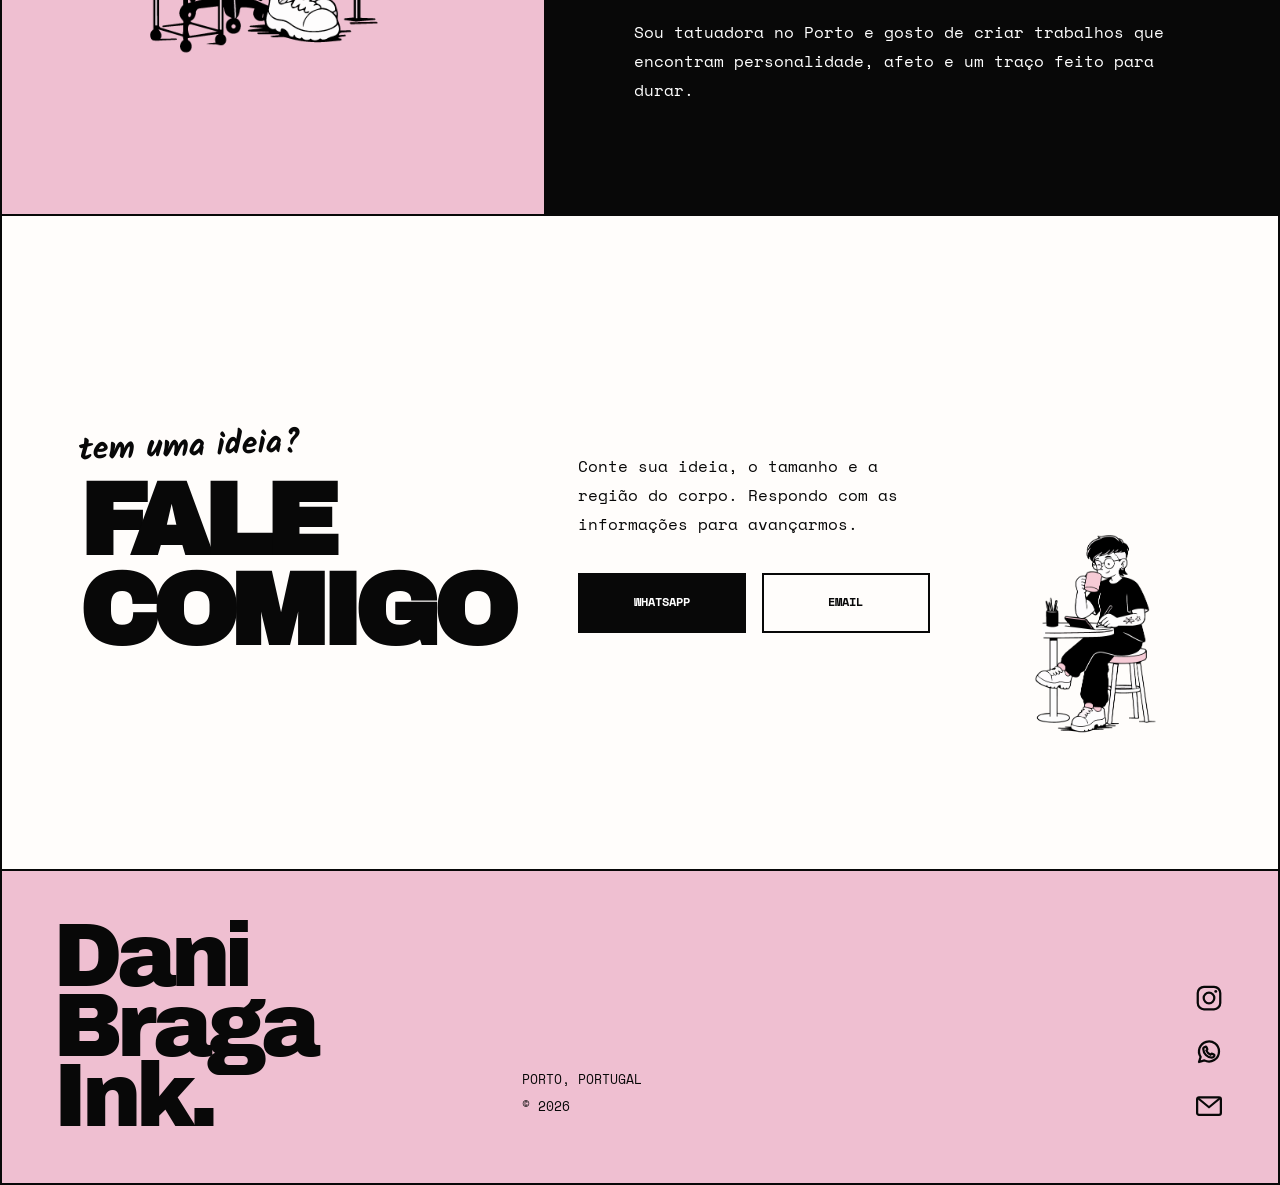
==== commit e37f7874: "adiciona icones ao rodape" ====
--- a/DaniBragaink-main/index.html
+++ b/DaniBragaink-main/index.html
@@ -57,6 +57,14 @@
     <img src="assets/dani2.png" alt="Ilustração de Dani Braga sentada à mesa" width="527" height="768" loading="lazy">
   </section>
 </main>
-<footer class="footer block"><a class="footer__brand" href="#inicio">Dani Braga Ink</a><div><p>Porto, Portugal</p><p>© <span id="year"></span></p></div><div class="footer__links"><a href="https://www.instagram.com/_braga.ink/" target="_blank" rel="noopener noreferrer">Instagram</a><a class="js-whatsapp" href="#">WhatsApp</a><a class="js-email" href="mailto:danibragatattoo@icloud.com?subject=Contato%20Dani%20Braga%20Ink">Email</a></div></footer>
+<footer class="footer block">
+  <a class="footer__brand" href="#inicio">Dani<br>Braga<br>Ink.</a>
+  <div class="footer__meta"><p>Porto, Portugal</p><p>© <span id="year"></span></p></div>
+  <div class="footer__links" aria-label="Contactos e redes sociais">
+    <a href="https://www.instagram.com/_braga.ink/" target="_blank" rel="noopener noreferrer" aria-label="Instagram de Dani Braga Ink"><svg viewBox="0 0 24 24" aria-hidden="true"><rect x="3" y="3" width="18" height="18" rx="5"></rect><circle cx="12" cy="12" r="4.25"></circle><circle class="icon-fill" cx="17.4" cy="6.7" r="1.15"></circle></svg></a>
+    <a class="js-whatsapp" href="#" aria-label="Falar com Dani Braga pelo WhatsApp"><svg viewBox="0 0 24 24" aria-hidden="true"><path d="M20 11.6a8 8 0 0 1-11.7 7.1L4 20l1.3-4.1A8 8 0 1 1 20 11.6Z"></path><path d="M9 7.8c.4-.2.8 0 1 .4l.6 1.4c.1.3 0 .6-.2.8l-.5.5c.7 1.5 1.8 2.6 3.3 3.3l.5-.6c.2-.2.5-.3.8-.2l1.4.7c.4.2.5.6.4 1-.3.8-1.1 1.4-2 1.4-3.8-.2-6.7-3.1-6.9-6.9 0-.8.6-1.6 1.6-1.8Z"></path></svg></a>
+    <a class="js-email" href="mailto:danibragatattoo@icloud.com?subject=Contato%20Dani%20Braga%20Ink" aria-label="Enviar email para Dani Braga"><svg viewBox="0 0 24 24" aria-hidden="true"><rect x="2.5" y="5" width="19" height="14" rx="1.5"></rect><path d="m3.5 6 8.5 7 8.5-7"></path></svg></a>
+  </div>
+</footer>
 <dialog class="lightbox" aria-label="Visualização ampliada"><div class="lightbox__top"><p aria-live="polite"></p><button class="lightbox-close" type="button">Fechar</button></div><div class="lightbox__stage"><img src="" alt=""></div><div class="lightbox__bottom"><button class="lightbox-prev" type="button">Anterior</button><button class="lightbox-next" type="button">Próxima</button></div></dialog>
 </body></html>
--- a/DaniBragaink-main/styles.css
+++ b/DaniBragaink-main/styles.css
@@ -1,12 +1,12 @@
 :root{--pink:#efbfd1;--paper:#fffdfb;--ink:#080808;--line:2px}*{box-sizing:border-box}html{scroll-behavior:smooth;scroll-padding-top:90px}body{margin:0;background:var(--ink);color:var(--ink);font-family:"Space Mono",monospace;-webkit-font-smoothing:antialiased}body:has(dialog[open]){overflow:hidden}a{color:inherit}img{display:block;max-width:100%}button{font:inherit}:focus-visible{outline:4px solid #fff;outline-offset:3px;box-shadow:0 0 0 7px var(--ink)}.skip-link{position:fixed;z-index:100;top:8px;left:8px;padding:12px;background:var(--ink);color:#fff;transform:translateY(-150%)}.skip-link:focus{transform:none}.block,.topbar{width:min(1500px,100%);margin:auto;border-inline:var(--line) solid var(--ink);border-bottom:var(--line) solid var(--ink)}
 .topbar{position:sticky;top:0;z-index:20;display:flex;align-items:center;justify-content:space-between;gap:24px;min-height:88px;padding:8px clamp(18px,4vw,56px);background:var(--pink)}.brand{display:flex;align-items:center;gap:12px;font-size:.78rem;font-weight:700;text-decoration:none;text-transform:uppercase}.brand img{width:58px;height:64px;object-fit:cover;object-position:50% 12%;filter:grayscale(1) contrast(1.2)}.brand b{font-weight:400}nav{display:flex;gap:clamp(16px,3vw,40px)}nav a{font-size:.76rem;font-weight:700;text-decoration-thickness:2px;text-underline-offset:5px;text-transform:uppercase}nav a:not(:hover){text-decoration:none}
-.hand{margin:0 0 16px;font:700 clamp(1.35rem,2.5vw,2.2rem)/1 "Kalam",cursive;transform:rotate(-2deg)}h1,h2{margin:0;font-family:"Archivo Black",sans-serif;letter-spacing:-.065em;line-height:.88}h1{font-size:clamp(3.3rem,6.7vw,7rem)}h2{font-size:clamp(3rem,6.5vw,6.7rem)}.button,.text-button{display:inline-flex;align-items:center;justify-content:center;border:2px solid var(--ink);font-size:.78rem;font-weight:700;text-align:center;text-decoration:none;text-transform:uppercase}.button{min-height:56px;padding:15px 24px}.button--dark{background:var(--ink);color:#fff}.button--light{background:var(--paper)}.button:hover,.text-button:hover{background:var(--pink);color:var(--ink)}
+.hand{margin:0 0 16px;font:700 clamp(1.35rem,2.5vw,2.2rem)/1 "Kalam",cursive;transform:rotate(-2deg)}h1,h2{margin:0;font-family:"Archivo Black",sans-serif;letter-spacing:-.065em;line-height:.88}h1{font-size:clamp(3.3rem,6.7vw,7rem)}h2{font-size:clamp(3rem,6.5vw,6.7rem)}.button,.text-button{display:inline-flex;align-items:center;justify-content:center;border:2px solid var(--ink);font-size:.78rem;font-weight:700;line-height:1.2;text-align:center;text-decoration:none;text-transform:uppercase}.button{min-width:150px;min-height:60px;padding:18px 28px}.button--dark{background:var(--ink);color:#fff}.button--light{background:var(--paper)}.button:hover,.text-button:hover{background:var(--pink);color:var(--ink)}
 .hero{display:grid;grid-template-columns:1fr 1fr;background:var(--paper)}.hero__intro{display:flex;flex-direction:column;align-items:flex-start;justify-content:center;min-height:690px;padding:clamp(50px,7vw,110px)}.hero__lead{max-width:600px;margin:30px 0;font-size:clamp(1rem,1.6vw,1.35rem);line-height:1.65}.hero__visual{display:flex;align-items:flex-end;justify-content:center;min-height:690px;overflow:hidden;background:var(--pink);border-left:var(--line) solid var(--ink)}.hero__visual img{width:min(72%,520px);height:92%;object-fit:contain;object-position:bottom}.proposals{grid-column:1/-1;display:grid;grid-template-columns:1fr 1fr;border-top:var(--line) solid var(--ink)}.proposals article{display:flex;flex-direction:column;align-items:flex-start;gap:24px;padding:clamp(38px,5vw,76px)}.proposals article+article{border-left:var(--line) solid var(--ink)}.proposals .tag{margin:0;font-weight:700;text-transform:uppercase}.proposals h2{font-size:clamp(2.5rem,4.4vw,4.8rem)}.proposals p:not(.tag){max-width:600px;margin:0;font-size:1rem;line-height:1.75}.text-button{margin-top:auto;padding:14px 18px;background:var(--paper)}
 .manifesto{position:relative;display:flex;align-items:center;justify-content:center;min-height:390px;padding:60px 12%;overflow:hidden;background:var(--pink);text-align:center}.manifesto p{position:relative;z-index:1;max-width:1000px;margin:0;font:700 clamp(2.7rem,6vw,6rem)/.98 "Kalam",cursive}
 .works{overflow:hidden;padding:clamp(60px,7vw,100px) 0;background:var(--paper)}.section-head{display:flex;align-items:flex-end;justify-content:space-between;gap:30px;padding:0 clamp(24px,5vw,76px) 48px}.carousel{display:flex;gap:0;overflow-x:auto;padding:18px clamp(24px,5vw,76px) 42px;scroll-padding-inline:clamp(24px,5vw,76px);scroll-snap-type:x mandatory;scrollbar-width:none;cursor:grab;touch-action:pan-x;user-select:none}.carousel::-webkit-scrollbar{display:none}.carousel.is-dragging{cursor:grabbing;scroll-snap-type:none}.work-card{position:relative;flex:0 0 clamp(270px,27vw,390px);aspect-ratio:3/4;margin:0;padding:0;border:2px solid var(--ink);background:var(--pink);overflow:hidden;scroll-snap-align:start;cursor:zoom-in;transition:transform .2s ease;z-index:1}.work-card+.work-card{margin-left:-58px}.work-card:nth-child(even){transform:translateY(18px);z-index:2}.work-card:hover{transform:translateY(-10px);z-index:10}.work-card:nth-child(even):hover{transform:translateY(5px)}.work-card img{width:100%;height:100%;object-fit:cover;pointer-events:none}.work-card span{position:absolute;left:0;right:0;bottom:0;padding:14px;background:var(--paper);border-top:2px solid var(--ink);font-size:.78rem;font-weight:700;text-align:left;text-transform:uppercase}.drag-note{margin:22px clamp(24px,5vw,76px) 0;font-size:.78rem;text-transform:uppercase}
 .about{display:grid;grid-template-columns:.85fr 1.15fr;min-height:700px;background:var(--ink);color:#fff}.about__art{display:flex;align-items:flex-end;justify-content:center;overflow:hidden;background:var(--pink)}.about__art img{width:min(78%,500px);max-height:660px;object-fit:contain;object-position:bottom}.about__copy{display:flex;flex-direction:column;justify-content:center;padding:clamp(50px,7vw,110px)}.about__copy p:not(.hand){max-width:720px;margin:28px 0 0;font-size:1rem;line-height:1.8}.about__copy h2{font-size:clamp(3.2rem,6vw,6.2rem)}
-.contact{position:relative;display:grid;grid-template-columns:1fr .75fr .55fr;align-items:center;min-height:570px;padding:clamp(48px,6vw,90px);overflow:hidden;background:var(--paper)}.contact h2{font-size:clamp(4.5rem,9vw,9rem)}.contact__copy{position:relative;z-index:2}.contact__copy>p{max-width:430px;font-size:1rem;line-height:1.8}.contact-actions{display:flex;flex-wrap:wrap;gap:12px;margin-top:30px}.contact>img{align-self:end;width:320px;max-height:500px;object-fit:contain;object-position:bottom}.footer{display:grid;grid-template-columns:1.3fr 1fr 1fr;gap:30px;align-items:end;padding:clamp(40px,5vw,70px);background:var(--pink)}.footer__brand{font-family:"Archivo Black",sans-serif;font-size:clamp(2.5rem,5vw,5.5rem);letter-spacing:-.06em;line-height:.9;text-decoration:none}.footer p{margin:8px 0;font-size:.8rem;text-transform:uppercase}.footer__links{display:flex;flex-direction:column;align-items:flex-start;gap:10px}.footer__links a{font-weight:700;text-underline-offset:5px;text-transform:uppercase}
+.contact{position:relative;display:grid;grid-template-columns:1.05fr .85fr .5fr;align-items:center;column-gap:clamp(38px,5vw,86px);min-height:570px;padding:clamp(48px,6vw,90px);overflow:hidden;background:var(--paper)}.contact h2{font-size:clamp(4.5rem,8vw,8rem)}.contact__copy{position:relative;z-index:2;justify-self:center;width:100%;max-width:470px}.contact__copy>p{max-width:430px;margin:0;font-size:1rem;line-height:1.8}.contact-actions{display:flex;flex-wrap:wrap;align-items:center;gap:16px;margin-top:34px}.contact-actions .button{flex:1 1 150px}.contact>img{align-self:end;justify-self:center;width:300px;max-height:500px;object-fit:contain;object-position:bottom}.footer{display:grid;grid-template-columns:1.3fr 1fr 1fr;gap:30px;align-items:end;min-height:300px;padding:clamp(34px,4vw,60px);background:var(--pink)}.footer__brand{font-family:"Archivo Black",sans-serif;font-size:clamp(3.8rem,7vw,7rem);letter-spacing:-.07em;line-height:.78;text-decoration:none}.footer__meta{align-self:end;padding-bottom:8px}.footer p{margin:8px 0;font-size:.8rem;text-transform:uppercase}.footer__links{justify-self:end;display:flex;flex-direction:column;align-items:center;gap:18px;padding-bottom:8px}.footer__links a{display:grid;place-items:center;width:36px;height:36px;color:var(--ink)}.footer__links svg{width:30px;height:30px;overflow:visible;fill:none;stroke:currentColor;stroke-width:1.8;stroke-linecap:round;stroke-linejoin:round}.footer__links .icon-fill{fill:currentColor;stroke:none}.footer__links a:hover svg{stroke-width:2.6}.footer__links a:hover .icon-fill{stroke:none}
 .lightbox{width:100vw;max-width:none;height:100vh;max-height:none;margin:0;padding:16px;border:0;background:rgba(8,8,8,.97);color:#fff}.lightbox::backdrop{background:#080808}.lightbox[open]{display:grid;grid-template-rows:auto minmax(0,1fr) auto;gap:14px}.lightbox__top,.lightbox__bottom{display:flex;align-items:center;justify-content:space-between;gap:16px}.lightbox__top p{margin:0}.lightbox button{min-width:120px;padding:12px 18px;border:2px solid #fff;background:#080808;color:#fff;cursor:pointer;text-transform:uppercase}.lightbox__stage{display:flex;align-items:center;justify-content:center;min-height:0}.lightbox__stage img{max-width:100%;max-height:100%;width:auto;height:auto}.lightbox__bottom{justify-content:center}
-@media(max-width:900px){html{scroll-padding-top:128px}.topbar{position:relative;align-items:flex-start;flex-direction:column;gap:10px;padding:10px 14px 14px}.brand img{width:42px;height:46px}.brand span{font-size:.62rem}.topbar nav{display:grid;grid-template-columns:repeat(4,1fr);width:100%;gap:4px}.topbar nav a{font-size:.58rem;text-align:center}.hero{grid-template-columns:1fr}.hero__intro{min-height:590px;padding:60px 24px}.hero__visual{min-height:520px;border-top:var(--line) solid var(--ink);border-left:0}.hero__visual img{height:490px}.proposals{grid-template-columns:1fr}.proposals article{padding:48px 24px}.proposals article+article{border-top:var(--line) solid var(--ink);border-left:0}.manifesto{min-height:340px;padding:60px 24px}.section-head{align-items:flex-start;flex-direction:column}.work-card{flex-basis:min(78vw,340px)}.about{grid-template-columns:1fr}.about__art{min-height:500px}.about__copy{padding:65px 24px}.contact{grid-template-columns:1fr;padding:65px 24px 0;text-align:center}.contact__copy>p{margin-inline:auto}.contact-actions{justify-content:center}.contact>img{justify-self:center;width:260px;margin-top:35px}.footer{grid-template-columns:1fr;text-align:center}.footer__links{align-items:center}}
+@media(max-width:900px){html{scroll-padding-top:128px}.topbar{position:relative;align-items:flex-start;flex-direction:column;gap:10px;padding:10px 14px 14px}.brand img{width:42px;height:46px}.brand span{font-size:.62rem}.topbar nav{display:grid;grid-template-columns:repeat(4,1fr);width:100%;gap:4px}.topbar nav a{font-size:.58rem;text-align:center}.hero{grid-template-columns:1fr}.hero__intro{min-height:590px;padding:60px 24px}.hero__visual{min-height:520px;border-top:var(--line) solid var(--ink);border-left:0}.hero__visual img{height:490px}.proposals{grid-template-columns:1fr}.proposals article{padding:48px 24px}.proposals article+article{border-top:var(--line) solid var(--ink);border-left:0}.manifesto{min-height:340px;padding:60px 24px}.section-head{align-items:flex-start;flex-direction:column}.work-card{flex-basis:min(78vw,340px)}.about{grid-template-columns:1fr}.about__art{min-height:500px}.about__copy{padding:65px 24px}.contact{grid-template-columns:1fr;padding:65px 24px 0;text-align:center}.contact__copy>p{margin-inline:auto}.contact-actions{justify-content:center}.contact>img{justify-self:center;width:260px;margin-top:35px}.footer{grid-template-columns:1fr;gap:34px;text-align:center}.footer__brand{line-height:.85}.footer__meta{justify-self:center;padding:0}.footer__links{justify-self:center;flex-direction:row;align-items:center;padding:0}}
 @media(max-width:520px){.work-card+.work-card{margin-left:-30px}.contact-actions{flex-direction:column}.contact-actions .button{width:100%}.lightbox__top p{max-width:55%;font-size:.7rem}.lightbox__bottom{gap:8px}.lightbox__bottom button{min-width:0;flex:1}}
 @media(prefers-reduced-motion:reduce){html{scroll-behavior:auto}.work-card{transition:none}}
